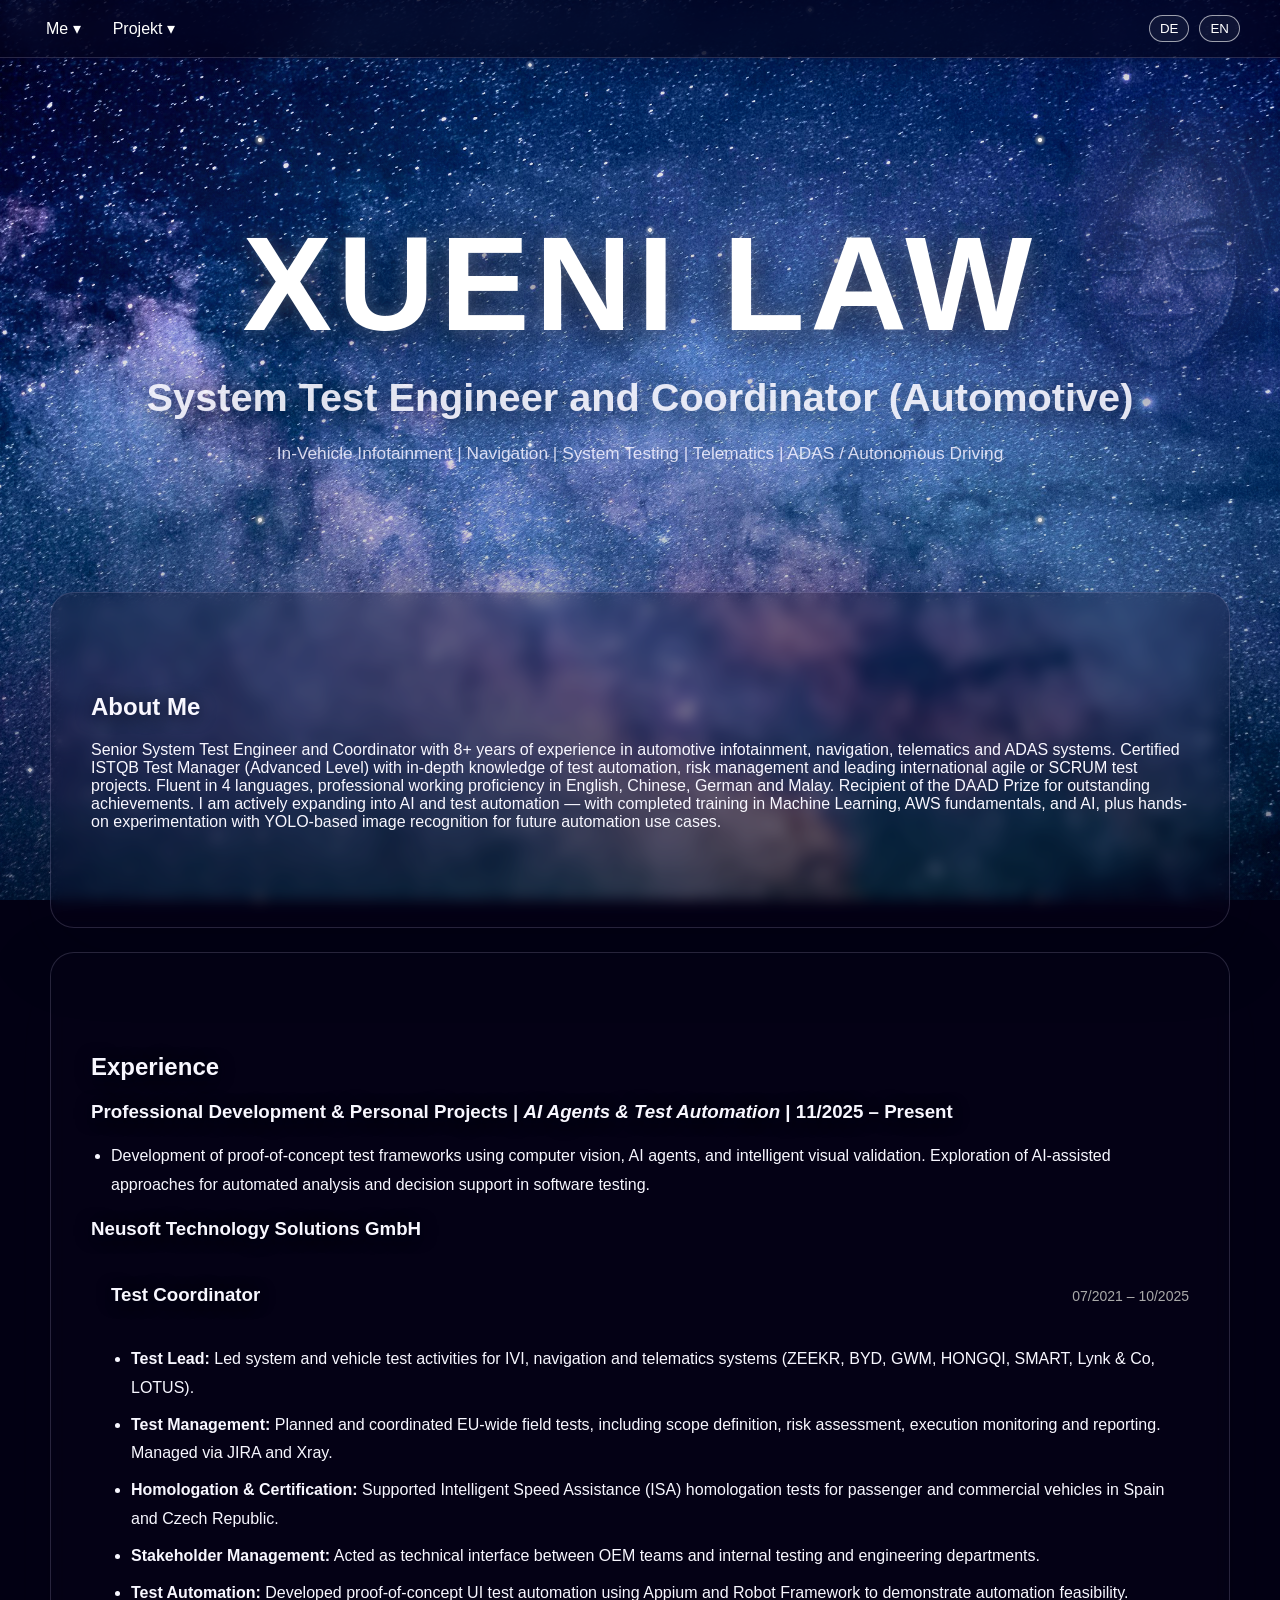
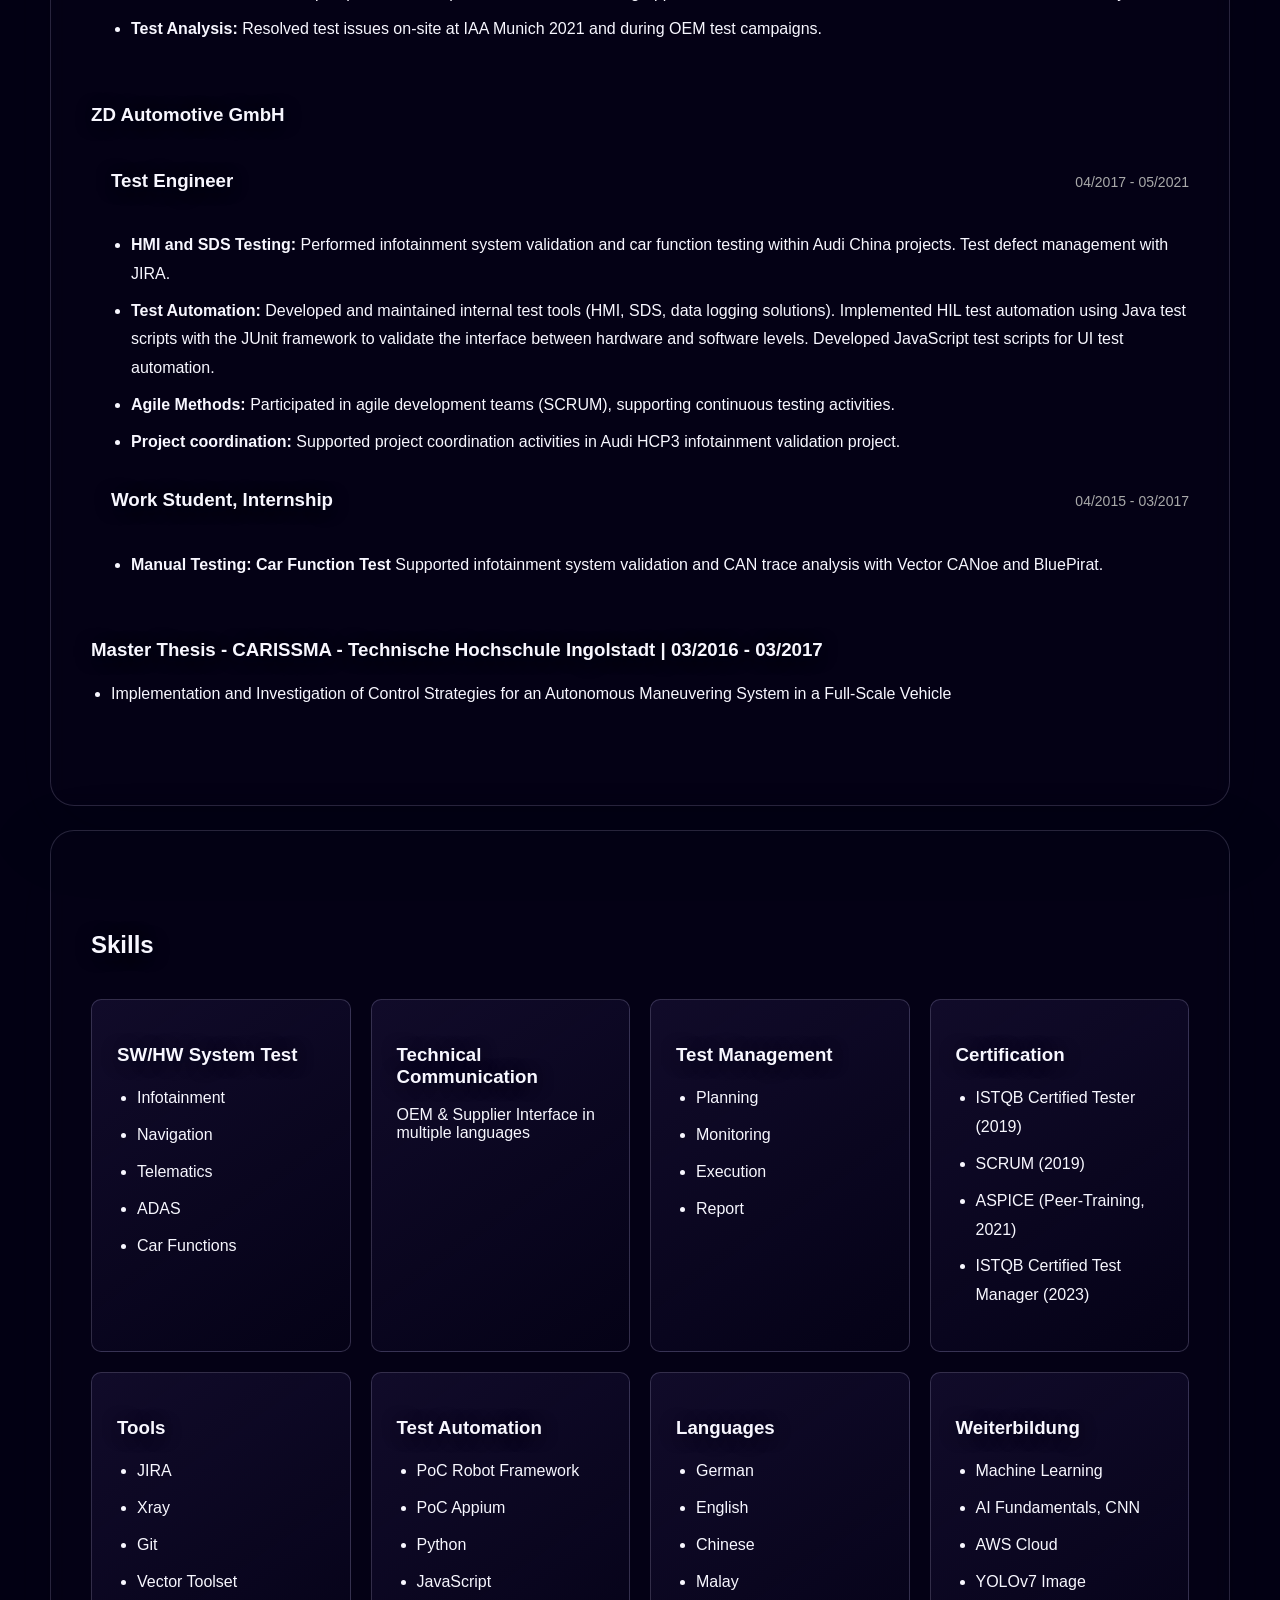
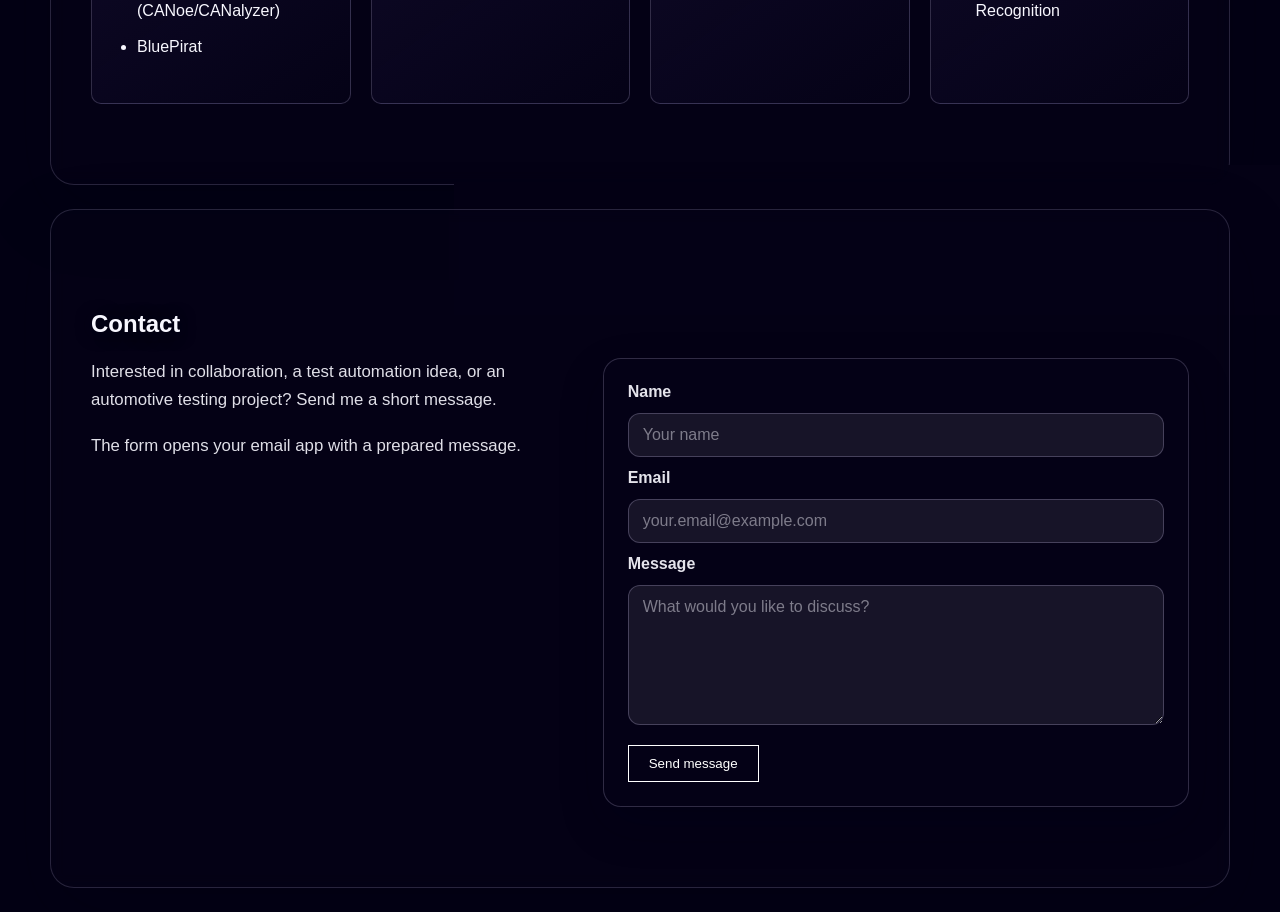
==== index.html @ c039d47d "Hide Appium demo from project navigation" ====
<!DOCTYPE html>
<html lang="de">

<head>
    <meta charset="UTF-8">
    <meta name="viewport" content="width=device-width, initial-scale=1.0">
    <title>Portfolio | Automotive Test Engineer</title>
    <link rel="stylesheet" href="style.css?v=20260820">
</head>

<body>

    <nav class="navbar">
        <div class="nav-left">

            <!-- Dropdown ME -->
            <div class="dropdown">
                <button class="dropbtn">Me ▾</button>
                <div class="dropdown-content">
                    <a href="index.html#about" data-de="Über mich" data-en="About">About</a>
                    <a href="index.html#experience" data-de="Berufserfahrung" data-en="Experience">Experience</a>
                    <a href="index.html#skills" data-de="Fähigkeiten" data-en="Skills">Skills</a>
                    <a href="index.html#contact" data-de="Kontakt" data-en="Contact">Contact</a>
                </div>
            </div>

            <!-- Dropdown PROJECT -->
            <div class="dropdown">
                <button class="dropbtn">Projekt ▾</button>
                <div class="dropdown-content">
                    <a href="ai-test.html" data-de="AI-Test" data-en="AI-Test">AI-Test</a>
                    <a href="poc_rf.html" data-de="PoC Robot Framework" data-en="PoC Robot Framework">PoC Robot Framework</a>
                </div>
            </div>

        </div>

        <!-- Language Switch -->
        <div class="lang-switch">
            <button id="btn-de" onclick="setLanguage('de')">DE</button>
            <button id="btn-en" onclick="setLanguage('en')">EN</button>
        </div>
    </nav>

    <header class="hero">
        <p class="hero-name">Xueni Law</p>
        <h1>System Test Engineer and Coordinator (Automotive)</h1>
        <p>In-Vehicle Infotainment | Navigation | System Testing | Telematics | ADAS / Autonomous Driving</p>
    </header>

    <section id="about">
        <h2 data-de="Über mich" data-en="About Me">Über mich</h2>
        <p data-de="Erfahrene Testingenieurin und Testkoordinatorin mit über 8 Jahren Expertise in der
Automobilindustrie (Navigation, Infotainment, Telematik und ADAS). Zertifizierte ISTQB Test
Managerin (Advanced Level) mit fundierten Kenntnissen in der Testautomatisierung, dem
Risikomanagement und der Leitung internationaler SCRUM-Testprojekte. Ausgezeichnet mit dem
DAAD-Preis für herausragende Leistungen. Aktuell erweitere ich mein Profil aktiv in Richtung KI und Testautomatisierung — mit abgeschlossenen Kursen in Machine Learning, AWS und KI-Grundlagen sowie praktischen Experimenten mit YOLO-basierter Bilderkennung für zukünftige Testautomatisierung." data-en="Senior System Test Engineer and Coordinator with 8+ years of experience in automotive
infotainment, navigation, telematics and ADAS systems. Certified ISTQB Test Manager (Advanced
Level) with in-depth knowledge of test automation, risk management and leading international agile
or SCRUM test projects. Fluent in 4 languages, professional working proficiency in English, Chinese, German and
Malay. Recipient of the DAAD Prize for outstanding achievements. I am actively expanding into AI and test automation — with completed training in Machine Learning, AWS fundamentals, and AI, plus hands-on experimentation with YOLO-based image recognition for future automation use cases.">
            Erfahrene Testingenieurin im Automotive-Bereich mit Fokus auf IVI und Navigation.
    </p>
    </section>


    <section id="experience">
        <h2 data-de="Berufserfahrung" data-en="Experience">Berufserfahrung</h2>
        <p></p>
        <h3>
            <span data-de="Weiterbildung &amp; eigene Projekte" data-en="Professional Development &amp; Personal Projects">Weiterbildung &amp; eigene Projekte</span>
            |
            <em data-de="KI-Agenten &amp; Testautomatisierung" data-en="AI Agents &amp; Test Automation">KI-Agenten &amp; Testautomatisierung</em>
            | 11/2025 – <span data-de="Heute" data-en="Present">Heute</span>
        </h3>
        <ul>
            <li>
                <span data-de="Entwicklung von Proof-of-Concept-Testframeworks mit Computer Vision, KI-Agenten und intelligenter visueller Validierung. Untersuchung KI-gestützter Ansätze zur automatisierten Analyse und Entscheidungsunterstützung im Softwaretest." data-en="Development of proof-of-concept test frameworks using computer vision, AI agents, and intelligent visual validation. Exploration of AI-assisted approaches for automated analysis and decision support in software testing.">Entwicklung von Proof-of-Concept-Testframeworks mit Computer Vision, KI-Agenten und intelligenter visueller Validierung. Untersuchung KI-gestützter Ansätze zur automatisierten Analyse und Entscheidungsunterstützung im Softwaretest.</span>
            </li>
        </ul>

        <h3>Neusoft Technology Solutions GmbH</h3>
        <ul>
            <div class="experience-item">

                <div class="experience-header">
                    <h3>

                        <span data-de="Test Koordinatorin" data-en="Test Coordinator">
                            Test Koordinatorin
                        </span>
                    </h3>

                    <span class="experience-date">07/2021 – 10/2025</span>
                </div>

                <ul>

                    <li>
                        <strong data-de="Projektleitung & Koordination:" data-en="Test Lead:">
                            Projektleitung & Koordination:
                        </strong>

                        <span data-de=" Verantwortung für die Testkoordination von
Navigationssystemen, Infotainment und Telematiksystemen (ZEEKR, BYD, GWM,
HONGQI, SMART, Lynk & Co, LOTUS)."
                            data-en=" Led system and vehicle test activities for IVI, navigation and telematics systems (ZEEKR, BYD, GWM, HONGQI, SMART, Lynk & Co, LOTUS).">
                            Verantwortung für die Testkoordination von
                            Navigationssystemen, Infotainment und Telematiksystemen (ZEEKR, BYD, GWM,
                            HONGQI, SMART, Lynk & Co, LOTUS).
                        </span>
                    </li>

                    <li>
                        <strong data-de="Test-Management:" data-en="Test Management:">
                            Test-Management:
                        </strong>

                        <span
                            data-de=" Planung und Koordination europaweiter Feldtests, inklusive Testumfang-Definition, Risikoanalyse, Überwachung der Durchführung und Ergebnisberichterstattung. Verwaltung mit JIRA und Xray."
                            data-en=" Planned and coordinated EU-wide field tests, including scope definition, risk assessment, execution monitoring and reporting. Managed via JIRA and Xray.">
                            Planung und Koordination europaweiter Feldtests, inklusive Testumfang-Definition,
                            Risikoanalyse, Überwachung der Durchführung und Ergebnisberichterstattung. Verwaltung mit
                            JIRA und Xray.
                        </span>
                    </li>

                    <li>
                        <strong data-de="Homologation & Zertifizierung:" data-en="Homologation & Certification:">
                            Homologation & Zertifizierung:
                        </strong>

                        <span data-de=" Erfolgreiche Durchführung der BYD-ISA Homologation
(LKW & PKW) in Tschechien und Spanien."
                            data-en=" Supported Intelligent Speed Assistance (ISA) homologation tests for passenger and commercial vehicles in Spain and Czech Republic.">
                            Erfolgreiche Durchführung der BYD-ISA Homologation
                            (LKW & PKW) in Tschechien und Spanien.
                        </span>
                    </li>

                    <li>
                        <strong data-de="Stakeholder-Management:" data-en="Stakeholder Management:">
                            Stakeholder-Management:
                        </strong>

                        <span data-de=" Abstimmung zwischen internationalen Kunden und internen
Testteams; Erstellung von Release-Reports für verschiedene Fahrzeugvarianten."
                            data-en=" Acted as technical interface between OEM teams and internal testing and engineering departments.">
                            Abstimmung zwischen internationalen Kunden und internen
Testteams; Erstellung von Release-Reports für verschiedene Fahrzeugvarianten.
                        </span>
                    </li>

                    <li>
                        <strong data-de="Testautomatisierung:" data-en="Test Automation:">
                            Testautomatisierung:
                        </strong>

                        <span
                            data-de=" Entwicklung von Proof-of-Concept UI-Testautomatisierung mit Appium und Robot Framework zur Demonstration der Automatisierungsfähigkeit."
                            data-en=" Developed proof-of-concept UI test automation using Appium and Robot Framework to demonstrate automation feasibility.">
                            Entwicklung von Proof-of-Concept UI-Testautomatisierung mit Appium und Robot Framework zur
                            Demonstration der Automatisierungsfähigkeit.
                        </span>
                    </li>

                    <li>
                        <strong data-de="Testanalyse:" data-en="Test Analysis:">
                            Testanalyse:
                        </strong>

                        <span
                            data-de=" Fehlerbehebung vor Ort auf der IAA München 2021 und während der OEM-Testkampagnen."
                            data-en=" Resolved test issues on-site at IAA Munich 2021 and during OEM test campaigns.">
                            Fehlerbehebung vor Ort auf der IAA München 2021 und während der OEM-Testkampagnen.
                        </span>
                    </li>
                </ul>

            </div>
        </ul>

        <h3>ZD Automotive GmbH </h3>
        <ul>
            <div class="experience-item">

                <div class="experience-header">
                    <h3>

                        <span data-de="Testingenieurin" data-en="Test Engineer">
                            Testingenieurin
                        </span>
                    </h3>

                    <span class="experience-date">04/2017 - 05/2021</span>
                </div>

                <ul>

                    <li>
                        <strong data-de="HMI and SDS Testing:" data-en="HMI and SDS Testing:">
                            HMI and SDS Testing:
                        </strong>

                        <span data-de="Entwicklung und Testen von Tools für HMI- und
Sprachdialogsysteme (SDS)."
                            data-en=" Performed infotainment system validation and car function testing within Audi China projects. Test defect management with JIRA.">
                            Entwicklung und Testen von Tools für HMI- und
                            Sprachdialogsysteme (SDS).
                        </span>
                    </li>

                    <li>
                        <strong data-de="Test Automation:" data-en="Test Automation:">
                            Test-Automation:
                        </strong>

                        <span
                            data-de=" Entwicklung und Pflege interner Testtools (HMI, SDS, Datenlogging). Implementierung von HIL-Testautomatisierung mit Java-Testskripten im JUnit-Framework zur Validierung der Schnittstelle zwischen Hardware- und Softwareebene. Entwicklung von JavaScript-Testskripten für UI-Testautomatisierung."
                            data-en=" Developed and maintained internal test tools (HMI, SDS, data logging solutions). Implemented HIL test automation using Java test scripts with the JUnit framework to validate the interface between hardware and software levels. Developed JavaScript test scripts for UI test automation.">
                            Developed and maintained internal test tools (HMI, SDS, data logging solutions). Implemented HIL test automation using Java test scripts with the JUnit framework to validate the interface between hardware and software levels. Developed JavaScript test scripts for UI test automation.
                        </span>
                    </li>

                    <li>
                        <strong data-de="Agile Methoden:" data-en="Agile Methods:">
                            Agile Methoden:
                        </strong>

                        <span data-de=" Arbeit in agilen Entwicklungsteams (SCRUM), Unterstützung
kontinuierlicher Testaktivitäten."
                            data-en=" Participated in agile development teams (SCRUM), supporting continuous testing activities.">
                            Arbeit in agilen Entwicklungsteams (SCRUM), Unterstützung
                            kontinuierlicher Testaktivitäten.
                        </span>
                    </li>

                    <li>
                        <strong data-de="Projektkoordination:" data-en="Project coordination:">
                            Projektkoordination:
                        </strong>

                        <span data-de="Unterstützen der Infotainment-Validierung für Audi (HCP3)."
                            data-en=" Supported project coordination activities in Audi HCP3 infotainment validation project.">
                            Unterstützen der Infotainment-Validierung für Audi (HCP3).
                        </span>
                    </li>
                </ul>

                <div class="experience-header">
                    <h3>

                        <span data-de="Werkstudentin, Praktikum " data-en="Work Student, Internship ">
                            Werkstudentin, Praktikum
                        </span>
                    </h3>

                    <span class="experience-date">04/2015 - 03/2017</span>
                </div>

                <ul>

                    <li>
                        <strong data-de="Manuelle Tests:" data-en="Manual Testing: Car Function Test">
                            Manuelle Tests:
                        </strong>

                        <span data-de=" Analyse von CAN-Traces mit Vector Tools und BluePirat."
                            data-en=" Supported infotainment system validation and CAN trace analysis with Vector CANoe and BluePirat.">
                            Analyse von CAN-Traces mit Vector Tools und BluePirat.
                        </span>
                    </li>

            </div>

            </div>
        </ul>

        <h3>Master Thesis - CARISSMA - Technische Hochschule Ingolstadt | 03/2016 - 03/2017 </h3>
        <ul>
            <li>
                <span data-de="Implementation and Investigation of Control Strategies for an Autonomous Maneuvering System in a Full-Scale Vehicle" data-en="Implementation and Investigation of Control Strategies for an Autonomous Maneuvering System in a Full-Scale Vehicle">Implementation and Investigation of Control Strategies for an Autonomous Maneuvering System in a Full-Scale Vehicle</span>
            </li>
        </ul>

    </section>

    <section id="skills">

        <h2 data-de="Fähigkeiten" data-en="Skills">
            Fähigkeiten
        </h2>

        <div class="skills-container">

            <div class="skill-card">
                <h3>SW/HW System Test</h3>
                <ul>
                    <li data-de="Infotainment" data-en="Infotainment">
                        Infotainment
                    </li>
                    <li data-de="Navigation" data-en="Navigation">
                        Navigation
                    </li>
                    <li data-de="Telematik" data-en="Telematics">
                        Telematik
                    </li>
                    <li data-de="ADAS" data-en="ADAS">
                        ADAS
                    </li>
                    <li data-de="Fahrzeugfunktionen" data-en="Car Functions">
                        Fahrzeugfunktionen
                    </li>
                </ul>
            </div>

            <div class="skill-card">
                <h3>Technical Communication</h3>
                <p data-de="Kommunikation zwischen OEM und Dienstleister in mehreren Sprachen"
                    data-en="OEM & Supplier Interface in multiple languages">
                    Kommunikation zwischen OEM und Dienstleister in mehreren Sprachen
                </p>
            </div>
            <div class="skill-card">
                <h3>Test Management</h3>
                <ul>
                    <li data-de="Planung" data-en="Planning">Planung</li>
                    <li data-de="Überwachung" data-en="Monitoring">Überwachung</li>
                    <li data-de="Durchführung" data-en="Execution">Durchführung</li>
                    <li data-de="Berichterstattung" data-en="Report">Berichterstattung</li>
                </ul>
            </div>

            <div class="skill-card">
                <h3>Certification</h3>
                <ul>
                    <li data-de="ISTQB Certified Tester  (2019)" data-en="ISTQB Certified Tester  (2019)">ISTQB Certified Tester  (2019)</li>
                    <li data-de="SCRUM (2019)" data-en="SCRUM (2019)">SCRUM (2019)</li>
                    <li data-de="ASPICE (Peer-Training, 2021)" data-en="ASPICE (Peer-Training, 2021)">ASPICE (Peer-Training, 2021)</li>
                    <li data-de="ISTQB Certified Test Manager (2023)" data-en="ISTQB Certified Test Manager (2023)">ISTQB Certified Test Manager (2023)</li>
                </ul>
            </div>

            <div class="skill-card">
                <h3>Tools</h3>
                <ul>
                    <li data-de="JIRA" data-en="JIRA">JIRA</li>
                    <li data-de="Xray" data-en="Xray">Xray</li>
                    <li data-de="Git" data-en="Git">Git</li>
                    <li data-de="Vector Toolset (CANoe/CANalyzer)" data-en="Vector Toolset (CANoe/CANalyzer)">Vector
                        Toolset (CANoe/CANalyzer)</li>
                    <li data-de="BluePirat" data-en="BluePirat">BluePirat</li>
                </ul>
            </div>

            <div class="skill-card">
                <h3>Test Automation</h3>
                <ul>
                    <li data-de="PoC Robot Framework" data-en="PoC Robot Framework">PoC/Demo Robot Framework</li>
                    <li data-de="PoC Appium" data-en="PoC Appium">PoC/Demo Appium</li>
                    <li data-de="Python" data-en="Python">Python</li>
                    <li data-de="JavaScript" data-en="JavaScript">JavaScript</li>
                </ul>
            </div>

            <div class="skill-card">
                <h3>Languages</h3>
                <ul>
                    <li data-de="Deutsch" data-en="German">Deutsch</li>
                    <li data-de="Englisch" data-en="English">Englisch</li>
                    <li data-de="Chinesisch" data-en="Chinese">Chinesisch</li>
                    <li data-de="Malaiisch" data-en="Malay">Malaiisch</li>
                </ul>
            </div>

            <div class="skill-card">
                <h3>Weiterbildung</h3>
                <ul>
                    <li data-de="Machine Learning" data-en="Machine Learning">Machine Learning</li>
                    <li data-de="AI Fundamentals, CNN" data-en="AI Fundamentals, CNN">AI Fundamentals, CNN</li>
                    <li data-de="AWS Cloud" data-en="AWS Cloud">AWS Cloud </li>
                    <li data-de="YOLOv7 Image Recognition" data-en="YOLOv7 Image Recognition">YOLOv7 Image Recognition (Self-Study)</li>
                </ul>
            </div>

        </div>

        </div>

    </section>

    <section id="contact">
        <h2 data-de="Kontakt" data-en="Contact">Kontakt</h2>
        <div class="contact-layout">
            <div class="contact-intro">
                <p
                    data-de="Haben Sie Interesse an einer Zusammenarbeit, einer Testautomatisierungs-Idee oder einem Automotive-Testprojekt? Schreiben Sie mir gern eine kurze Nachricht."
                    data-en="Interested in collaboration, a test automation idea, or an automotive testing project? Send me a short message.">
                    Haben Sie Interesse an einer Zusammenarbeit, einer Testautomatisierungs-Idee oder einem
                    Automotive-Testprojekt? Schreiben Sie mir gern eine kurze Nachricht.
                </p>
                <p
                    class="contact-note"
                    data-de="Das Formular öffnet Ihr E-Mail-Programm mit einer vorbereiteten Nachricht."
                    data-en="The form opens your email app with a prepared message.">
                    Das Formular öffnet Ihr E-Mail-Programm mit einer vorbereiteten Nachricht.
                </p>
            </div>

            <form class="contact-form" id="contact-form">
                <label for="contact-name" data-de="Name" data-en="Name">Name</label>
                <input
                    id="contact-name"
                    name="name"
                    type="text"
                    autocomplete="name"
                    required
                    data-placeholder-de="Ihr Name"
                    data-placeholder-en="Your name"
                    placeholder="Ihr Name">

                <label for="contact-email" data-de="E-Mail" data-en="Email">E-Mail</label>
                <input
                    id="contact-email"
                    name="email"
                    type="email"
                    autocomplete="email"
                    required
                    data-placeholder-de="ihre.email@example.com"
                    data-placeholder-en="your.email@example.com"
                    placeholder="ihre.email@example.com">

                <label for="contact-message" data-de="Nachricht" data-en="Message">Nachricht</label>
                <textarea
                    id="contact-message"
                    name="message"
                    rows="6"
                    required
                    data-placeholder-de="Worum geht es?"
                    data-placeholder-en="What would you like to discuss?"
                    placeholder="Worum geht es?"></textarea>

                <button class="btn contact-submit" type="submit" data-de="Nachricht senden" data-en="Send message">
                    Nachricht senden
                </button>
                <p
                    class="form-status"
                    id="contact-status"
                    data-de="Bitte füllen Sie alle Felder aus."
                    data-en="Please complete all fields.">
                    Bitte füllen Sie alle Felder aus.
                </p>
            </form>
        </div>
    </section>

    <script src="script.js?v=20260820"></script>
</body>

</html>
---- style.css ----
body {
    margin: 0;
    font-family: "Segoe UI", sans-serif;
    min-height: 100vh;
    background: #030014;
    color: #f8f7ff;
}

body > :not(.galaxy-background):not(.navbar) {
    position: relative;
    z-index: 1;
}

.galaxy-background {
    position: fixed;
    inset: 0;
    z-index: 0;
    overflow: hidden;
    pointer-events: none;
    background:
        radial-gradient(circle at 16% 22%, rgba(126, 105, 220, 0.34), transparent 32%),
        radial-gradient(circle at 82% 68%, rgba(62, 125, 220, 0.28), transparent 38%),
        #030014;
}

.galaxy-background::before {
    content: "";
    position: absolute;
    inset: -5%;
    background:
        linear-gradient(to bottom, rgba(3, 0, 20, 0.02) 0%, rgba(3, 0, 20, 0.12) 58%, rgba(3, 0, 20, 0.48) 100%),
        url("assets/background/milky-way.jpg") center top / cover no-repeat;
    filter: brightness(1.28) saturate(1.12);
    opacity: 0.9;
}

.galaxy-background::after {
    content: "";
    position: absolute;
    inset: 0;
    background: linear-gradient(to bottom, transparent 0%, rgba(3, 0, 20, 0.06) 45%, rgba(3, 0, 20, 0.28) 100%);
}

.galaxy-portrait {
    position: absolute;
    top: clamp(74px, 9vw, 118px);
    right: clamp(-34px, -1.6vw, -12px);
    width: clamp(136px, 21.6vw, 288px);
    aspect-ratio: 312 / 381;
    pointer-events: none;
    transform: rotate(2deg);
}

.galaxy-portrait::before {
    content: "";
    position: absolute;
    inset: 0;
    background: url("assets/background/star-portrait.png") center / contain no-repeat;
    filter: brightness(1.35) contrast(1.18) saturate(0.92);
    mix-blend-mode: screen;
    opacity: 0.42;
    mask-image: radial-gradient(ellipse at 55% 42%, black 0%, rgba(0, 0, 0, 0.86) 31%, rgba(0, 0, 0, 0.34) 48%, transparent 69%);
    -webkit-mask-image: radial-gradient(ellipse at 55% 42%, black 0%, rgba(0, 0, 0, 0.86) 31%, rgba(0, 0, 0, 0.34) 48%, transparent 69%);
}

.galaxy-portrait::after {
    content: "";
    position: absolute;
    inset: -18%;
    background:
        radial-gradient(circle at 56% 35%, rgba(210, 220, 255, 0.15), transparent 38%),
        radial-gradient(ellipse at 55% 48%, rgba(63, 83, 175, 0.12), transparent 56%);
    mix-blend-mode: screen;
}

.galaxy-stars {
    position: absolute;
    inset: -80px;
    background-repeat: repeat;
    pointer-events: none;
}

.galaxy-stars--far {
    background-image:
        radial-gradient(1px 1px at 25px 35px, rgba(255, 255, 255, 0.82), transparent),
        radial-gradient(1px 1px at 130px 90px, rgba(225, 235, 255, 0.65), transparent),
        radial-gradient(1px 1px at 240px 170px, rgba(255, 255, 255, 0.72), transparent),
        radial-gradient(1px 1px at 450px 230px, rgba(255, 255, 255, 0.68), transparent);
    background-size: 620px 320px;
    animation: galaxy-drift 140s linear infinite;
}

.galaxy-stars--mid {
    background-image:
        radial-gradient(1.4px 1.4px at 70px 80px, rgba(255, 255, 255, 0.96), transparent),
        radial-gradient(1.2px 1.2px at 190px 150px, rgba(215, 230, 255, 0.92), transparent),
        radial-gradient(1.5px 1.5px at 310px 65px, rgba(255, 255, 255, 0.94), transparent),
        radial-gradient(1.2px 1.2px at 430px 210px, rgba(255, 246, 220, 0.9), transparent),
        radial-gradient(1.4px 1.4px at 550px 275px, rgba(255, 255, 255, 0.95), transparent);
    background-size: 590px 310px;
    animation: galaxy-drift 100s linear infinite reverse;
}

.galaxy-stars--near {
    background-image:
        radial-gradient(1.6px 1.6px at 45px 55px, white, transparent),
        radial-gradient(1.2px 1.2px at 170px 125px, rgba(255, 250, 235, 0.98), transparent),
        radial-gradient(1.5px 1.5px at 370px 185px, rgba(220, 235, 255, 0.95), transparent),
        radial-gradient(2px 2px at 500px 110px, rgba(255, 255, 255, 0.98), transparent);
    background-size: 540px 280px;
    animation: star-twinkle 5s ease-in-out infinite;
}

.galaxy-stars--bright {
    background-image:
        radial-gradient(circle at 110px 90px, white 0 1.5px, rgba(205, 225, 255, 0.48) 2px, transparent 5px),
        radial-gradient(circle at 340px 220px, white 0 1.8px, rgba(255, 238, 195, 0.44) 2.4px, transparent 6px),
        radial-gradient(circle at 610px 145px, white 0 1.4px, rgba(210, 225, 255, 0.48) 2px, transparent 5px),
        radial-gradient(circle at 730px 310px, white 0 1.6px, rgba(255, 255, 255, 0.42) 2.2px, transparent 5px);
    background-size: 780px 380px;
    animation: star-twinkle 3.8s ease-in-out infinite reverse;
}

.workflow-img {
    width: 100%;
    max-width: 900px;
    margin: 20px auto;
    display: block;
}

/* NAVBAR */
.navbar {
    display: flex;
    justify-content: space-between;
    align-items: center;
    padding: 15px 40px;
    background: rgba(3, 0, 20, 0.66);
    border-bottom: 1px solid rgba(218, 208, 255, 0.18);
    box-shadow: 0 12px 35px rgba(3, 0, 20, 0.22);
    backdrop-filter: blur(18px);
    -webkit-backdrop-filter: blur(18px);
    position: fixed;
    top: 0;
    left: 0;
    right: 0;
    /* instead of width:100% */
    z-index: 1000;
    box-sizing: border-box;
    /* VERY IMPORTANT */
}

.lang-switch {
    display: flex;
    gap: 10px;
}

.lang-switch button {
    background: rgba(255, 255, 255, 0.05);
    border: 1px solid rgba(255, 255, 255, 0.6);
    border-radius: 999px;
    color: white;
    padding: 5px 10px;
    cursor: pointer;
}
.experience-item {
    margin-bottom: 60px;
}

.experience-header {
    display: flex;
    justify-content: space-between;
    align-items: baseline;
    flex-wrap: wrap;
}

.experience-date {
    color: #aaa;
    font-size: 14px;
}

.experience-item ul {
    margin-top: 15px;
    padding-left: 20px;
    line-height: 1.8;
}

ul {
    list-style-type: disc;
    padding-left: 20px;
    line-height: 1.8;
}

li {
    margin-bottom: 8px;
}

.nav-left {
    display: flex;
    gap: 20px;
    position: relative;
}

.dropbtn {
    background: none;
    border: none;
    color: white;
    font-size: 16px;
    cursor: pointer;
}

.dropdown {
    position: relative;
}

.dropdown-content {
    display: none;
    position: absolute;
    top: 30px;
    left: 0;
    background: rgba(12, 8, 35, 0.92);
    border: 1px solid rgba(218, 208, 255, 0.22);
    box-shadow: 0 18px 45px rgba(3, 0, 20, 0.45);
    backdrop-filter: blur(18px);
    min-width: 180px;
    border-radius: 6px;
    overflow: hidden;
    z-index: 1100;
}

.dropdown-content a {
    display: block;
    padding: 12px;
    color: white;
    text-decoration: none;
}

.dropdown-content a:hover {
    background: rgba(170, 145, 255, 0.2);
}

.dropdown.active .dropdown-content {
    display: block;
}

/* HERO */
.hero {
    margin-top: 120px;
    text-align: center;
    padding: 100px 20px;
    animation: fadeIn 1.5s ease-in-out;
}

.hero-name {
    margin: 0 0 16px;
    color: white;
    font-size: clamp(4rem, 11vw, 8.4rem);
    font-weight: 800;
    letter-spacing: 0.04em;
    line-height: 0.95;
    text-transform: uppercase;
    text-shadow:
        0 0 18px rgba(255, 255, 255, 0.22),
        0 8px 38px rgba(3, 0, 20, 0.82);
}

.hero h1 {
    margin-bottom: 18px;
    color: rgba(248, 247, 255, 0.9);
    font-size: clamp(1.45rem, 3.1vw, 2.75rem);
    font-weight: 650;
    line-height: 1.18;
    text-shadow: 0 4px 28px rgba(3, 0, 20, 0.75);
}

.hero > p:not(.hero-name) {
    max-width: 920px;
    margin: 0 auto;
    color: rgba(244, 241, 255, 0.86);
    font-size: 1.08rem;
    line-height: 1.7;
}

section {
    max-width: 1180px;
    margin: 24px auto;
    padding: 80px 40px;
    scroll-margin-top: 84px;
    border: 1px solid rgba(218, 208, 255, 0.17);
    border-radius: 24px;
    box-sizing: border-box;
    background: rgba(8, 6, 28, 0.27);
    box-shadow: 0 24px 70px rgba(3, 0, 20, 0.22);
    backdrop-filter: blur(7px);
    -webkit-backdrop-filter: blur(7px);
}

.navbar + section {
    margin-top: 100px;
}

section h1,
section h2,
section h3 {
    text-shadow: 0 2px 16px rgba(3, 0, 20, 0.72);
}

a {
    color: #d9ceff;
}

/* Buttons */
.btn {
    padding: 10px 20px;
    border: 1px solid white;
    background: none;
    color: white;
    cursor: pointer;
    transition: 0.3s;
}

.btn:hover {
    background: white;
    color: black;
}

.skills-container {
    display: grid;
    grid-template-columns: repeat(auto-fit, minmax(220px, 1fr));
    gap: 20px;
    margin-top: 40px;
}

.skill-card {
    background: linear-gradient(145deg, rgba(31, 23, 66, 0.48), rgba(8, 6, 28, 0.32));
    padding: 25px;
    border-radius: 10px;
    transition: 0.3s ease;
    border: 1px solid rgba(218, 208, 255, 0.2);
    opacity: 0;
    transform: translateY(20px);
    animation: fadeInUp 1s forwards;
}

.skill-card:hover {
    transform: translateY(-5px);
    border-color: rgba(225, 216, 255, 0.72);
    box-shadow: 0 16px 42px rgba(73, 45, 145, 0.28);
}

.contact-layout {
    display: grid;
    grid-template-columns: minmax(0, 0.9fr) minmax(280px, 1.1fr);
    gap: 32px;
    align-items: start;
}

.contact-intro p {
    margin-top: 0;
    color: rgba(248, 247, 255, 0.9);
    font-size: 1.05rem;
    line-height: 1.7;
}

.contact-note {
    color: rgba(218, 208, 255, 0.72);
    font-size: 0.95rem;
}

.contact-form {
    display: grid;
    gap: 12px;
    padding: 24px;
    border: 1px solid rgba(218, 208, 255, 0.2);
    border-radius: 18px;
    background: rgba(8, 6, 28, 0.3);
    box-shadow: 0 18px 46px rgba(3, 0, 20, 0.2);
}

.contact-form label {
    font-weight: 600;
    color: rgba(248, 247, 255, 0.92);
}

.contact-form input,
.contact-form textarea {
    width: 100%;
    box-sizing: border-box;
    border: 1px solid rgba(218, 208, 255, 0.24);
    border-radius: 12px;
    background: rgba(255, 255, 255, 0.08);
    color: white;
    font: inherit;
    padding: 12px 14px;
    outline: none;
    transition: border-color 0.2s ease, box-shadow 0.2s ease, background 0.2s ease;
}

.contact-form textarea {
    resize: vertical;
    min-height: 140px;
}

.contact-form input::placeholder,
.contact-form textarea::placeholder {
    color: rgba(248, 247, 255, 0.46);
}

.contact-form input:focus,
.contact-form textarea:focus {
    border-color: rgba(225, 216, 255, 0.78);
    background: rgba(255, 255, 255, 0.12);
    box-shadow: 0 0 0 3px rgba(170, 145, 255, 0.18);
}

.contact-submit {
    justify-self: start;
    margin-top: 8px;
}

.form-status {
    display: none;
    margin: 0;
    color: rgba(255, 224, 166, 0.92);
    font-size: 0.95rem;
}

/* Animation */
@keyframes fadeIn {
    from {
        opacity: 0;
        transform: translateY(15px);
    }

    to {
        opacity: 1;
        transform: translateY(0);
    }
}
@keyframes fadeInUp {
    to {
        opacity: 1;
        transform: translateY(0);
    }
}

@keyframes galaxy-drift {
    from {
        transform: translate3d(0, 0, 0);
    }

    to {
        transform: translate3d(-100px, -60px, 0);
    }
}

@keyframes star-twinkle {
    0%,
    100% {
        opacity: 0.55;
    }

    50% {
        opacity: 1;
    }
}

@media (prefers-reduced-motion: reduce) {
    .galaxy-stars {
        animation: none;
    }
}

/* Responsive */
@media (max-width: 768px) {
    .galaxy-portrait {
        top: 92px;
        right: -26px;
        width: min(38vw, 152px);
        transform: rotate(2deg);
    }

    .galaxy-portrait::before {
        opacity: 0.24;
    }

    .navbar {
        padding: 15px 20px;
    }

    .nav-left {
        gap: 10px;
    }

    section {
        margin: 14px 12px;
        padding: 52px 20px;
        border-radius: 18px;
    }

    .contact-layout {
        grid-template-columns: 1fr;
    }

    .contact-form {
        padding: 20px;
    }
}
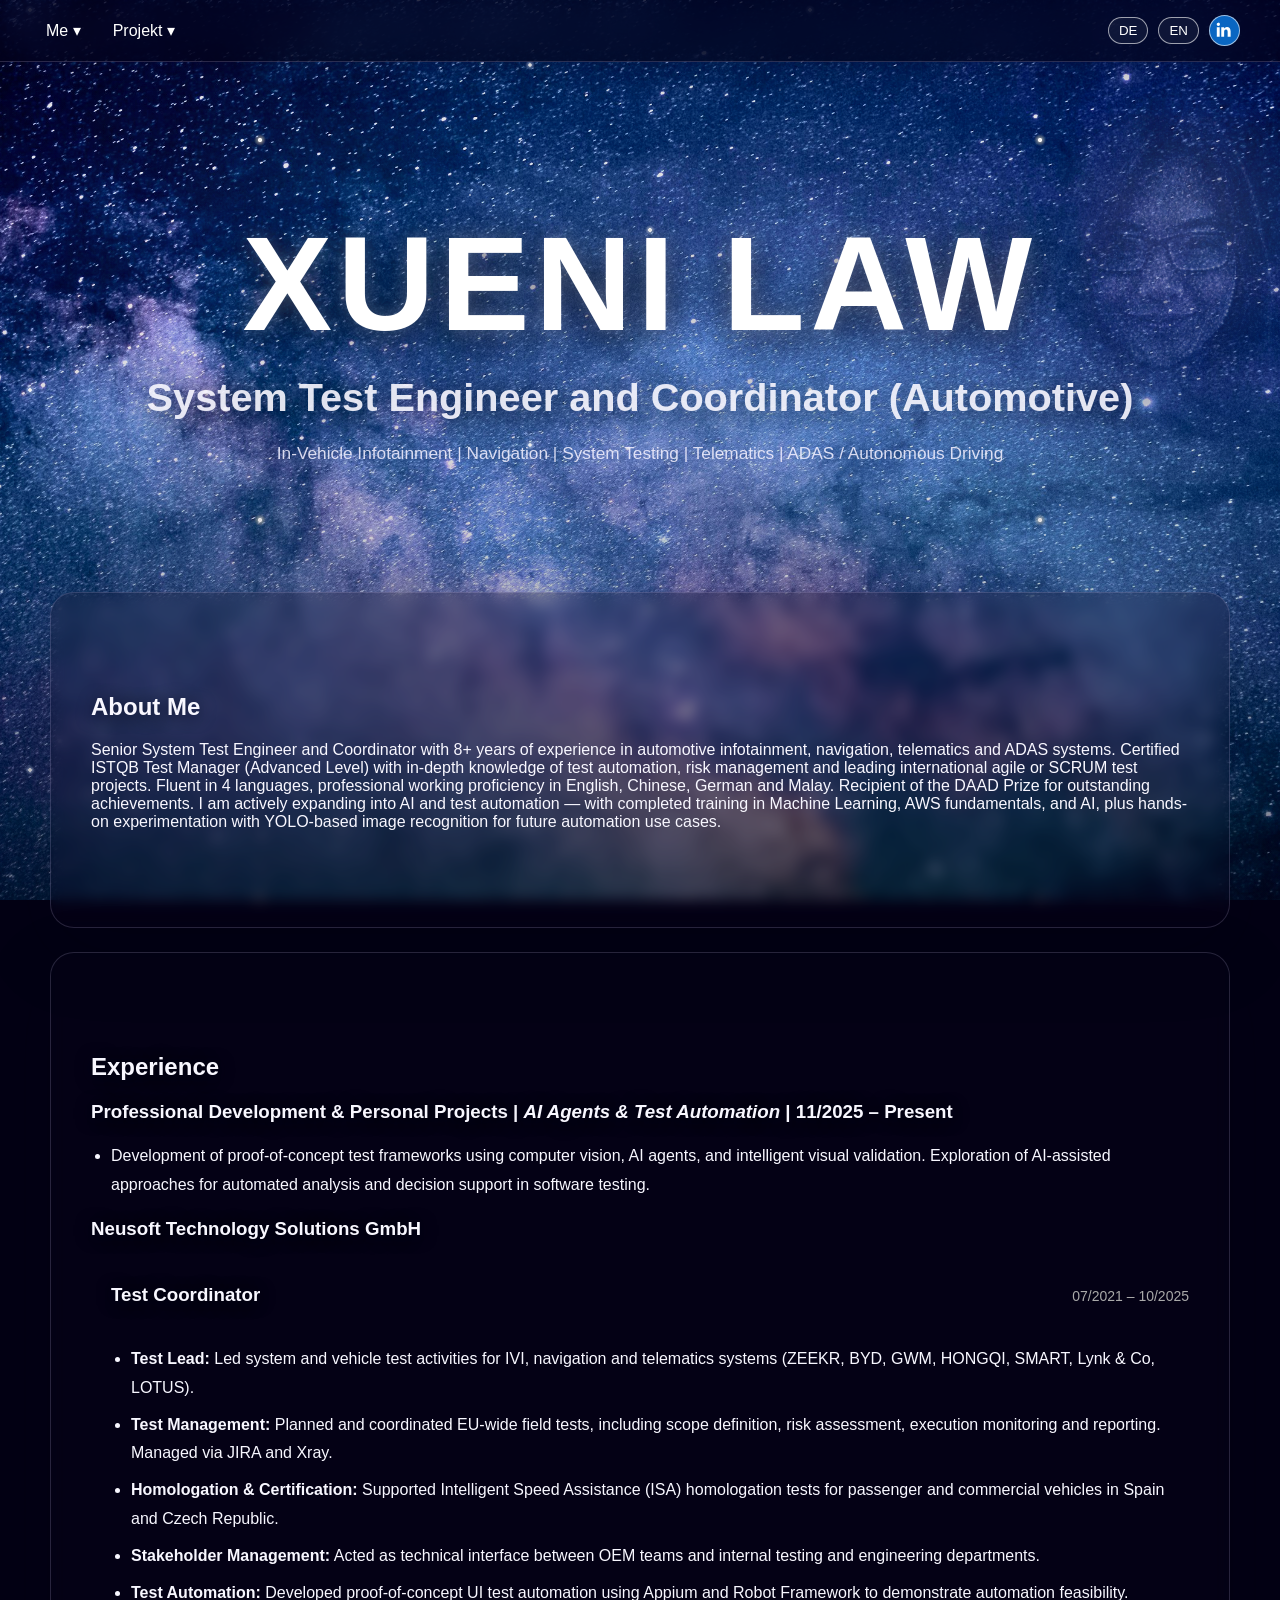
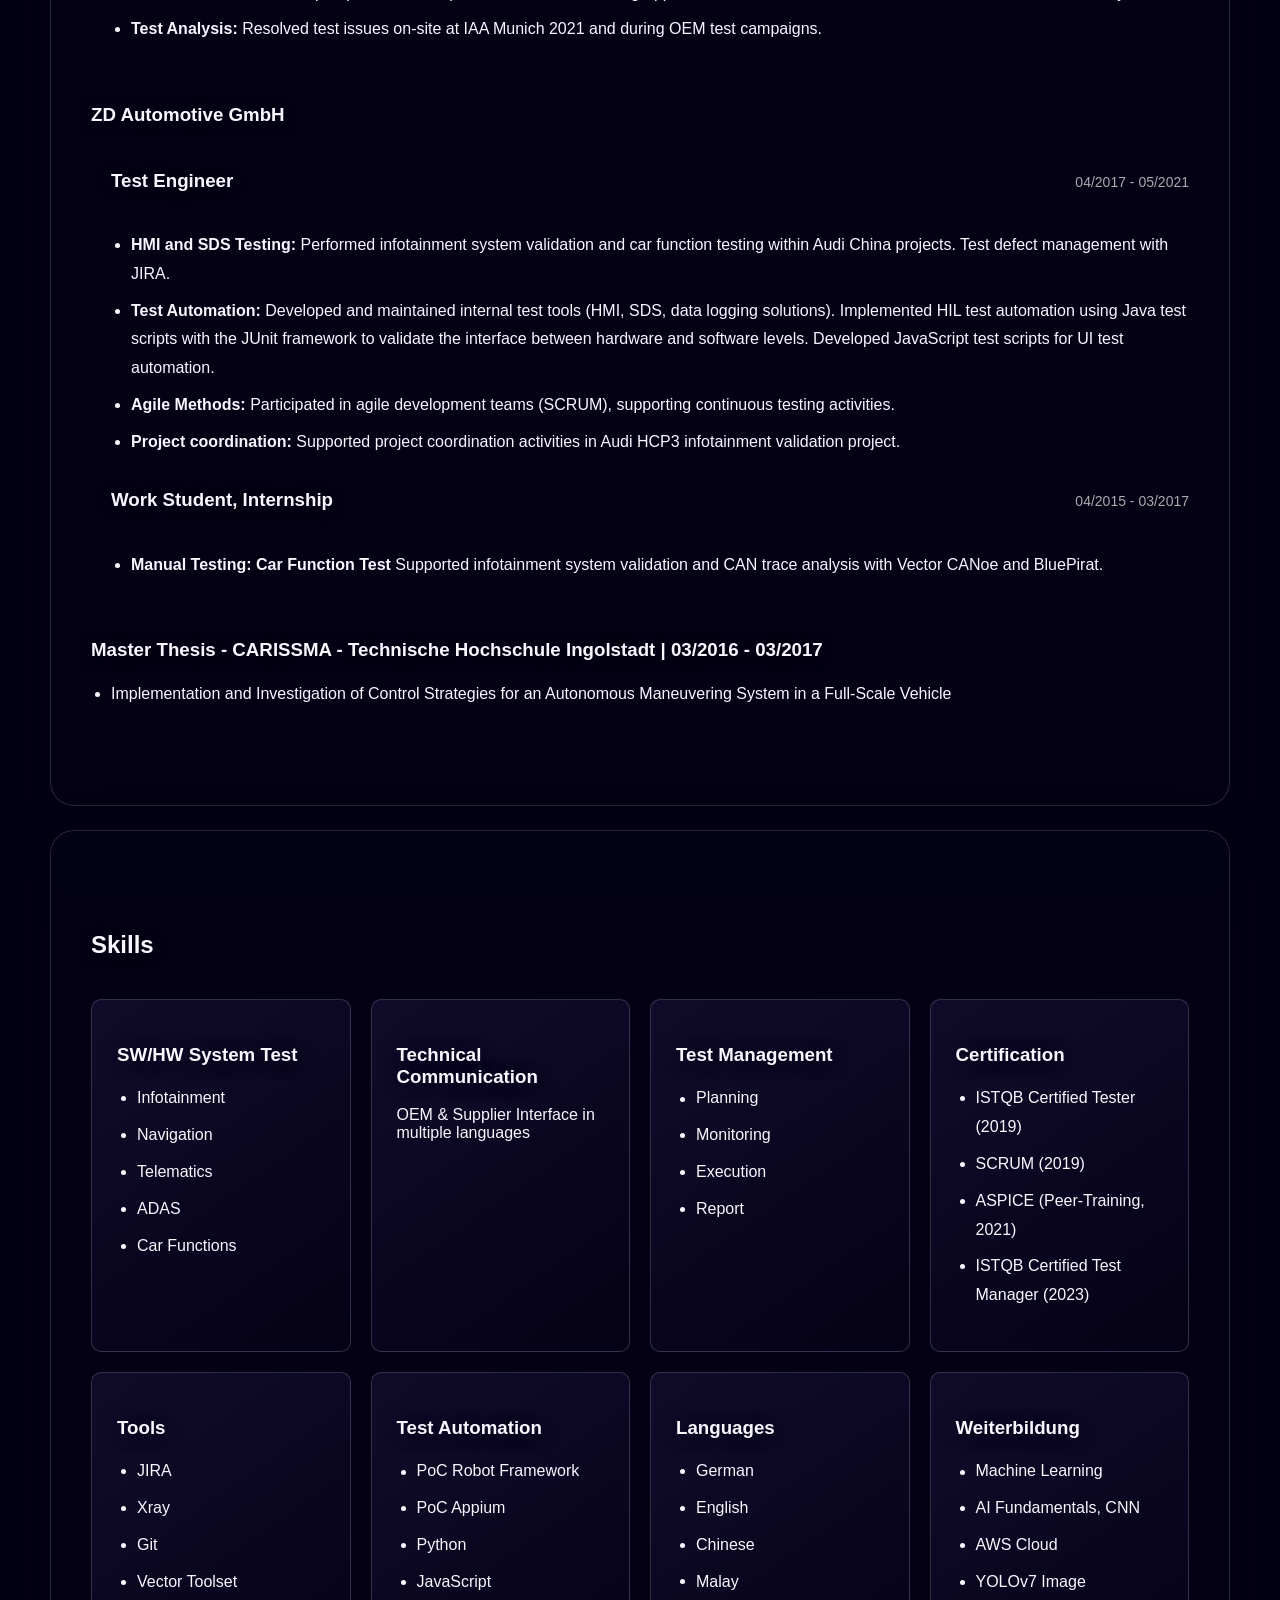
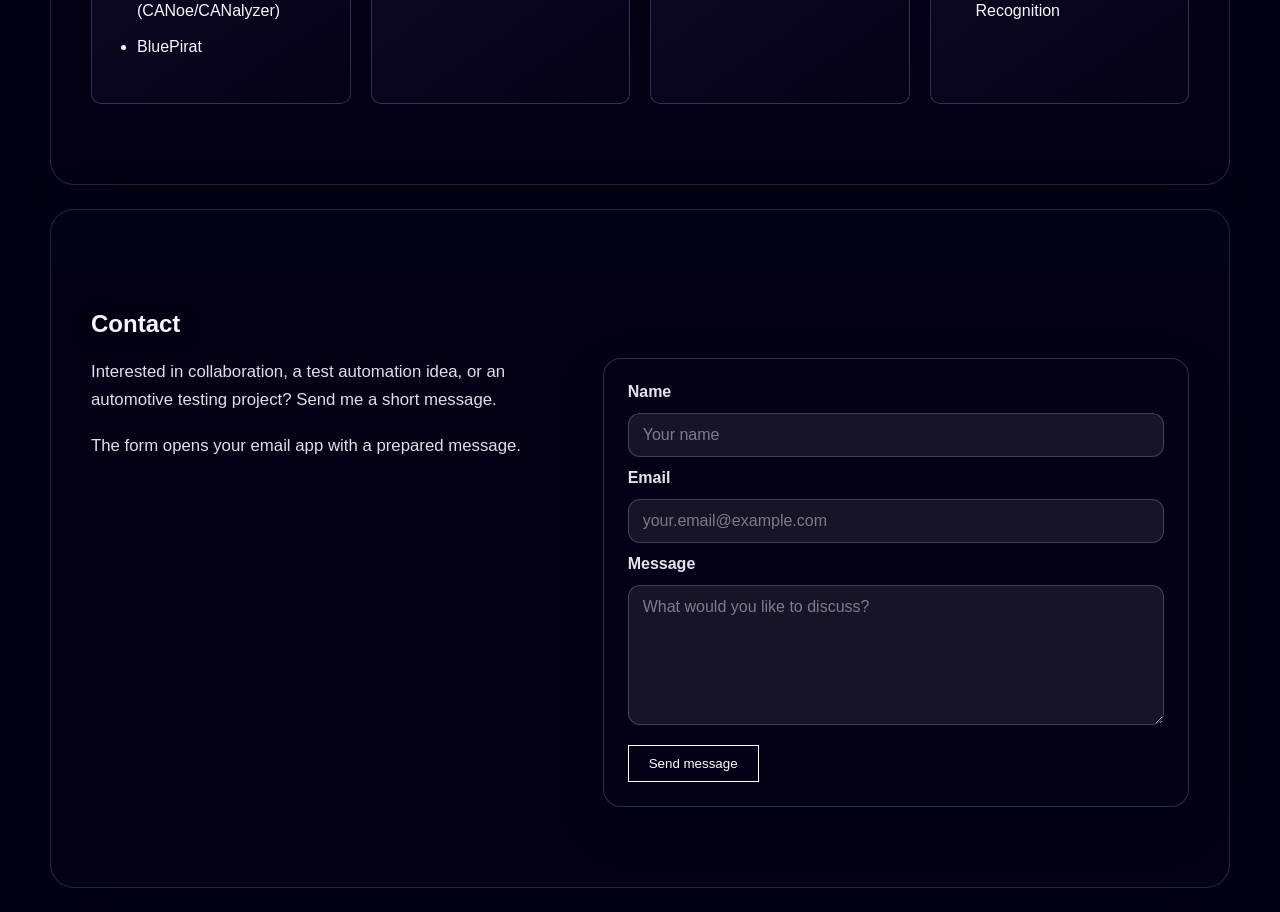
==== commit 8e9fd9e9: "Add LinkedIn link to navigation" ====
--- a/index.html
+++ b/index.html
@@ -5,7 +5,7 @@
     <meta charset="UTF-8">
     <meta name="viewport" content="width=device-width, initial-scale=1.0">
     <title>Portfolio | Automotive Test Engineer</title>
-    <link rel="stylesheet" href="style.css?v=20260820">
+    <link rel="stylesheet" href="style.css?v=20260906">
 </head>
 
 <body>
@@ -39,6 +39,12 @@
         <div class="lang-switch">
             <button id="btn-de" onclick="setLanguage('de')">DE</button>
             <button id="btn-en" onclick="setLanguage('en')">EN</button>
+            <a class="linkedin-link" href="https://www.linkedin.com/in/xue-ni-law-9b57a183/" target="_blank"
+                rel="noopener noreferrer" aria-label="LinkedIn profile" title="LinkedIn">
+                <svg viewBox="0 0 24 24" aria-hidden="true">
+                    <path d="M6.5 8.3H3.2V19h3.3V8.3ZM4.9 3A1.9 1.9 0 1 0 5 6.8 1.9 1.9 0 0 0 4.9 3ZM19 12.9c0-3.2-1.7-4.9-4.1-4.9a3.6 3.6 0 0 0-3.3 1.8V8.3H8.3V19h3.3v-5.3c0-1.4.3-2.8 2.1-2.8 1.8 0 1.9 1.7 1.9 2.9V19H19v-6.1Z"/>
+                </svg>
+            </a>
         </div>
     </nav>
 
--- a/style.css
+++ b/style.css
@@ -151,6 +151,7 @@
 
 .lang-switch {
     display: flex;
+    align-items: center;
     gap: 10px;
 }
 
@@ -162,6 +163,33 @@
     padding: 5px 10px;
     cursor: pointer;
 }
+
+.linkedin-link {
+    display: inline-flex;
+    align-items: center;
+    justify-content: center;
+    width: 31px;
+    height: 31px;
+    box-sizing: border-box;
+    color: white;
+    background: #0a66c2;
+    border: 1px solid rgba(255, 255, 255, 0.6);
+    border-radius: 50%;
+    transition: background 0.2s ease, transform 0.2s ease;
+}
+
+.linkedin-link:hover,
+.linkedin-link:focus-visible {
+    background: #004182;
+    transform: translateY(-1px);
+}
+
+.linkedin-link svg {
+    width: 21px;
+    height: 21px;
+    fill: currentColor;
+}
+
 .experience-item {
     margin-bottom: 60px;
 }
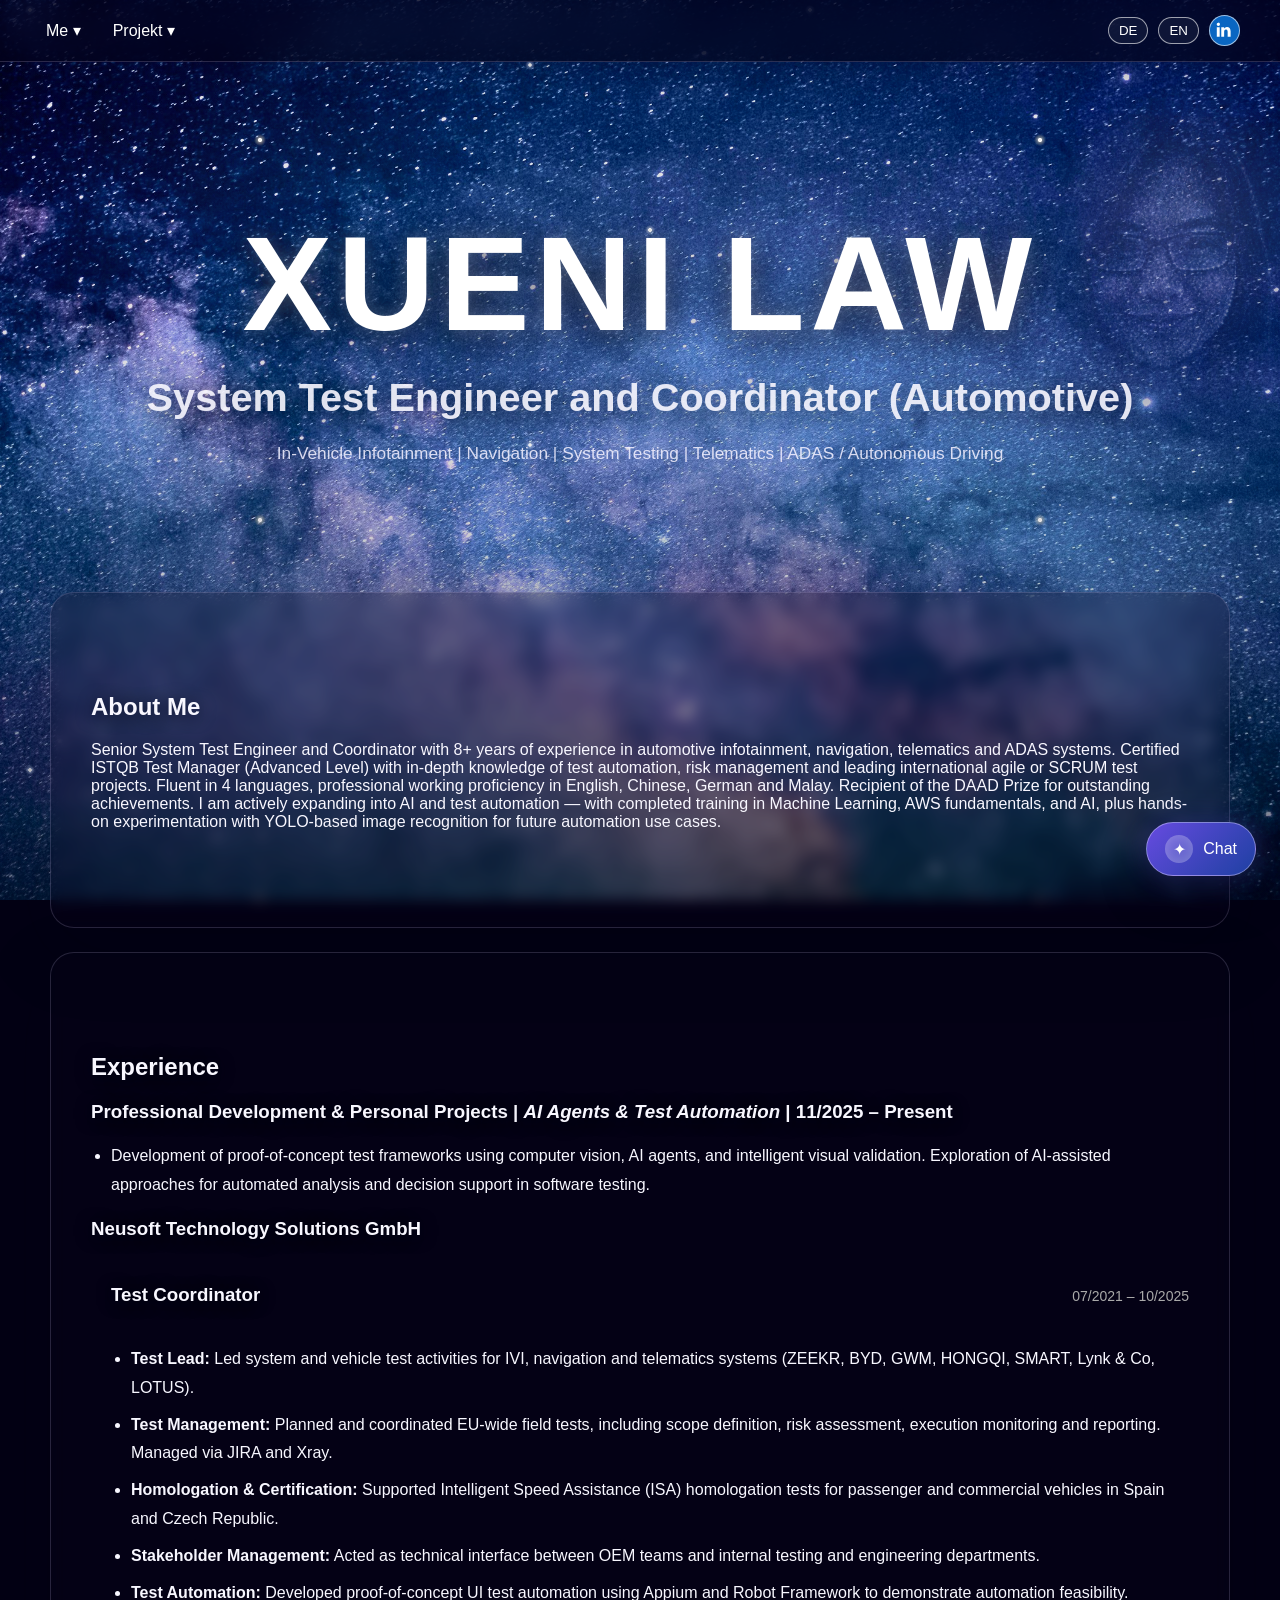
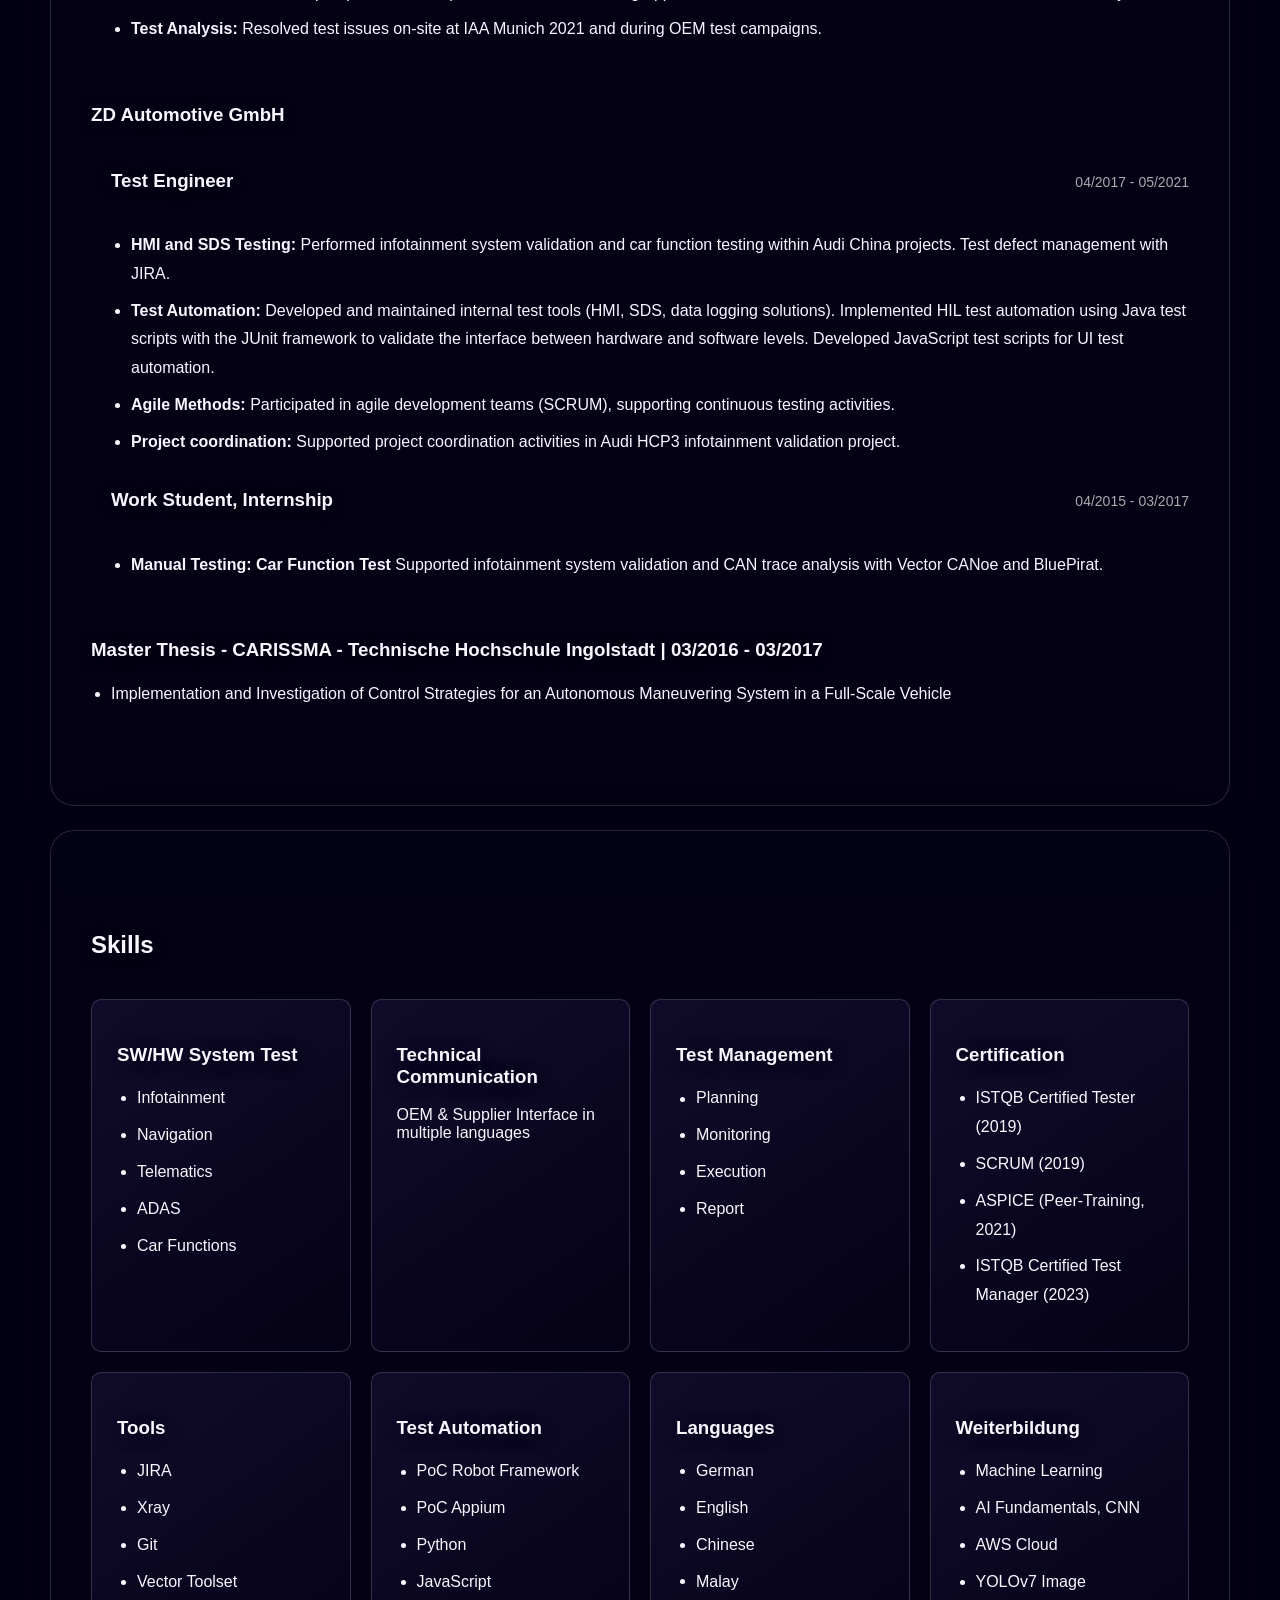
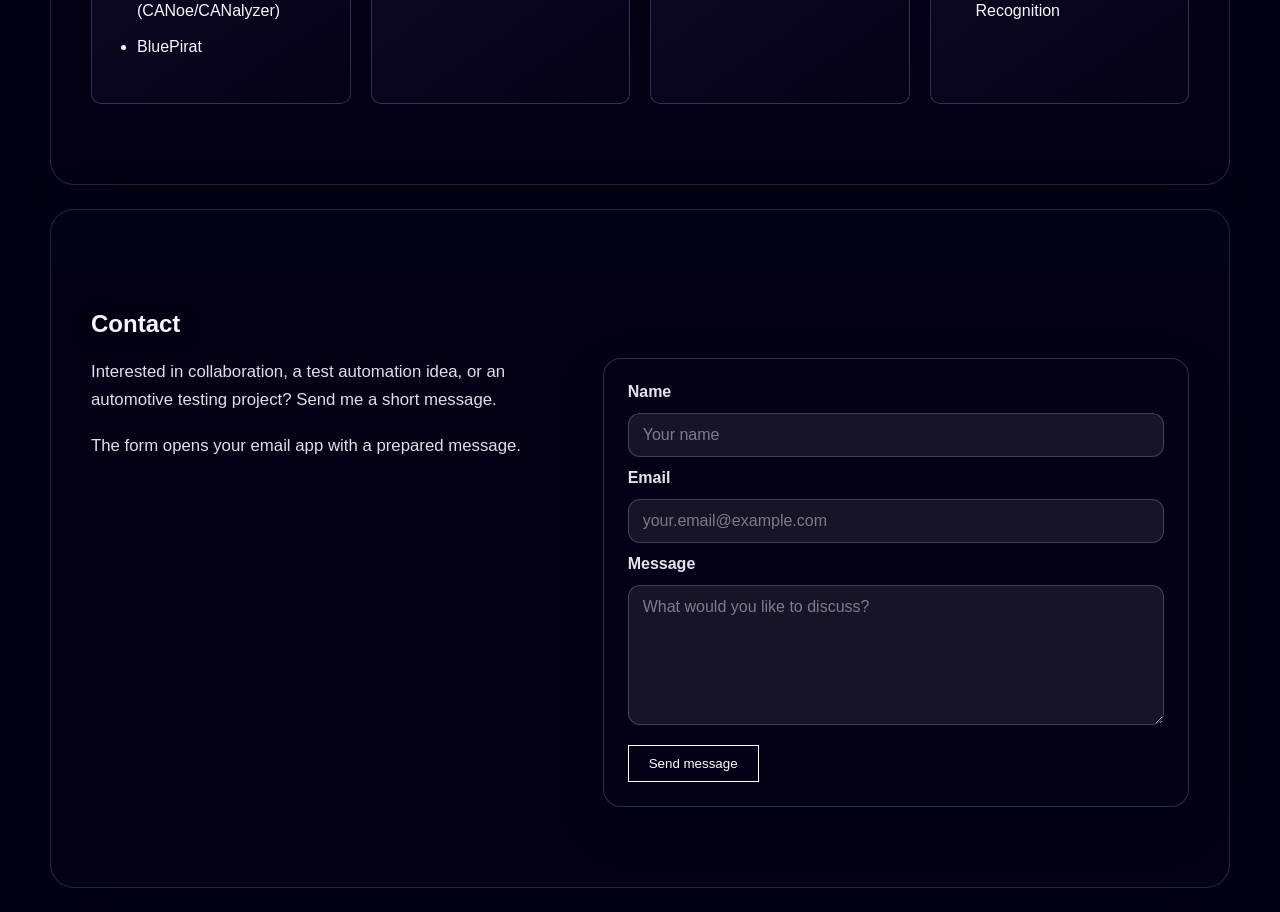
==== commit 23604ac2: "Add floating portfolio chat widget" ====
--- a/index.html
+++ b/index.html
@@ -5,7 +5,7 @@
     <meta charset="UTF-8">
     <meta name="viewport" content="width=device-width, initial-scale=1.0">
     <title>Portfolio | Automotive Test Engineer</title>
-    <link rel="stylesheet" href="style.css?v=20260906">
+    <link rel="stylesheet" href="style.css?v=20260912">
 </head>
 
 <body>
@@ -460,7 +460,7 @@
         </div>
     </section>
 
-    <script src="script.js?v=20260820"></script>
+    <script src="script.js?v=20260912"></script>
 </body>
 
 </html>
--- a/style.css
+++ b/style.css
@@ -6,7 +6,7 @@
     color: #f8f7ff;
 }
 
-body > :not(.galaxy-background):not(.navbar) {
+body > :not(.galaxy-background):not(.navbar):not(.chat-widget) {
     position: relative;
     z-index: 1;
 }
@@ -452,6 +452,180 @@
     font-size: 0.95rem;
 }
 
+.chat-widget {
+    position: fixed;
+    right: 24px;
+    bottom: 24px;
+    z-index: 1300;
+    font-size: 1rem;
+}
+
+.chat-toggle,
+.chat-close,
+.chat-action {
+    font: inherit;
+}
+
+.chat-toggle {
+    display: inline-flex;
+    align-items: center;
+    gap: 10px;
+    border: 1px solid rgba(226, 218, 255, 0.45);
+    border-radius: 999px;
+    padding: 12px 18px;
+    color: #ffffff;
+    background:
+        linear-gradient(135deg, rgba(117, 86, 255, 0.86), rgba(34, 77, 190, 0.82)),
+        rgba(12, 8, 35, 0.94);
+    box-shadow:
+        0 18px 46px rgba(3, 0, 20, 0.46),
+        0 0 30px rgba(122, 101, 255, 0.32);
+    cursor: pointer;
+    transition: transform 0.2s ease, box-shadow 0.2s ease, border-color 0.2s ease;
+}
+
+.chat-toggle:hover,
+.chat-toggle:focus-visible {
+    transform: translateY(-2px);
+    border-color: rgba(255, 255, 255, 0.78);
+    box-shadow:
+        0 22px 56px rgba(3, 0, 20, 0.52),
+        0 0 40px rgba(170, 145, 255, 0.42);
+    outline: none;
+}
+
+.chat-toggle__spark {
+    display: grid;
+    place-items: center;
+    width: 28px;
+    height: 28px;
+    border-radius: 50%;
+    background: rgba(255, 255, 255, 0.16);
+    box-shadow: inset 0 0 14px rgba(255, 255, 255, 0.22);
+}
+
+.chat-panel {
+    position: absolute;
+    right: 0;
+    bottom: calc(100% + 12px);
+    width: min(360px, calc(100vw - 32px));
+    box-sizing: border-box;
+    border: 1px solid rgba(226, 218, 255, 0.24);
+    border-radius: 24px;
+    padding: 20px;
+    color: #ffffff;
+    background:
+        radial-gradient(circle at 18% 16%, rgba(183, 169, 255, 0.2), transparent 34%),
+        linear-gradient(145deg, rgba(15, 11, 44, 0.9), rgba(6, 5, 25, 0.76));
+    box-shadow:
+        0 24px 70px rgba(3, 0, 20, 0.58),
+        inset 0 1px 0 rgba(255, 255, 255, 0.1);
+    backdrop-filter: blur(18px);
+    -webkit-backdrop-filter: blur(18px);
+    opacity: 0;
+    transform: translateY(12px) scale(0.96);
+    transform-origin: bottom right;
+    pointer-events: none;
+    transition: opacity 0.2s ease, transform 0.2s ease;
+}
+
+.chat-widget.is-open .chat-panel {
+    opacity: 1;
+    transform: translateY(0) scale(1);
+    pointer-events: auto;
+}
+
+.chat-panel__header {
+    display: flex;
+    justify-content: space-between;
+    gap: 16px;
+    align-items: flex-start;
+}
+
+.chat-panel__eyebrow {
+    margin: 0 0 4px;
+    color: rgba(218, 208, 255, 0.76);
+    font-size: 0.78rem;
+    letter-spacing: 0.08em;
+    text-transform: uppercase;
+}
+
+.chat-panel h2 {
+    margin: 0;
+    font-size: 1.25rem;
+    line-height: 1.25;
+}
+
+.chat-close {
+    width: 34px;
+    height: 34px;
+    border: 1px solid rgba(255, 255, 255, 0.18);
+    border-radius: 50%;
+    color: rgba(255, 255, 255, 0.88);
+    background: rgba(255, 255, 255, 0.07);
+    cursor: pointer;
+}
+
+.chat-close:hover,
+.chat-close:focus-visible {
+    color: #030014;
+    background: rgba(255, 255, 255, 0.9);
+    outline: none;
+}
+
+.chat-bubble {
+    position: relative;
+    margin: 18px 0;
+    padding: 14px 16px;
+    border: 1px solid rgba(226, 218, 255, 0.18);
+    border-radius: 18px 18px 18px 6px;
+    color: rgba(248, 247, 255, 0.92);
+    background: rgba(255, 255, 255, 0.08);
+    line-height: 1.55;
+}
+
+.chat-actions {
+    display: grid;
+    gap: 10px;
+}
+
+.chat-action {
+    display: inline-flex;
+    justify-content: center;
+    align-items: center;
+    min-height: 42px;
+    border: 1px solid rgba(226, 218, 255, 0.28);
+    border-radius: 999px;
+    color: #ffffff;
+    text-decoration: none;
+    background: rgba(255, 255, 255, 0.07);
+    transition: background 0.2s ease, border-color 0.2s ease, transform 0.2s ease;
+}
+
+.chat-action--primary {
+    background: linear-gradient(135deg, rgba(170, 145, 255, 0.95), rgba(80, 125, 255, 0.88));
+}
+
+.chat-action:hover,
+.chat-action:focus-visible {
+    transform: translateY(-1px);
+    border-color: rgba(255, 255, 255, 0.72);
+    background: rgba(255, 255, 255, 0.14);
+    outline: none;
+}
+
+.chat-action--primary:hover,
+.chat-action--primary:focus-visible {
+    background: linear-gradient(135deg, rgba(197, 184, 255, 1), rgba(108, 149, 255, 0.96));
+}
+
+.chat-contact-link {
+    display: inline-block;
+    margin-top: 14px;
+    color: rgba(218, 208, 255, 0.86);
+    font-size: 0.92rem;
+}
+
 /* Animation */
 @keyframes fadeIn {
     from {
@@ -495,6 +669,12 @@
 @media (prefers-reduced-motion: reduce) {
     .galaxy-stars {
         animation: none;
+    }
+
+    .chat-toggle,
+    .chat-panel,
+    .chat-action {
+        transition: none;
     }
 }
 
@@ -532,4 +712,18 @@
     .contact-form {
         padding: 20px;
     }
-}
+
+    .chat-widget {
+        right: 16px;
+        bottom: 16px;
+    }
+
+    .chat-toggle {
+        padding: 10px 14px;
+    }
+
+    .chat-panel {
+        padding: 18px;
+        border-radius: 20px;
+    }
+}
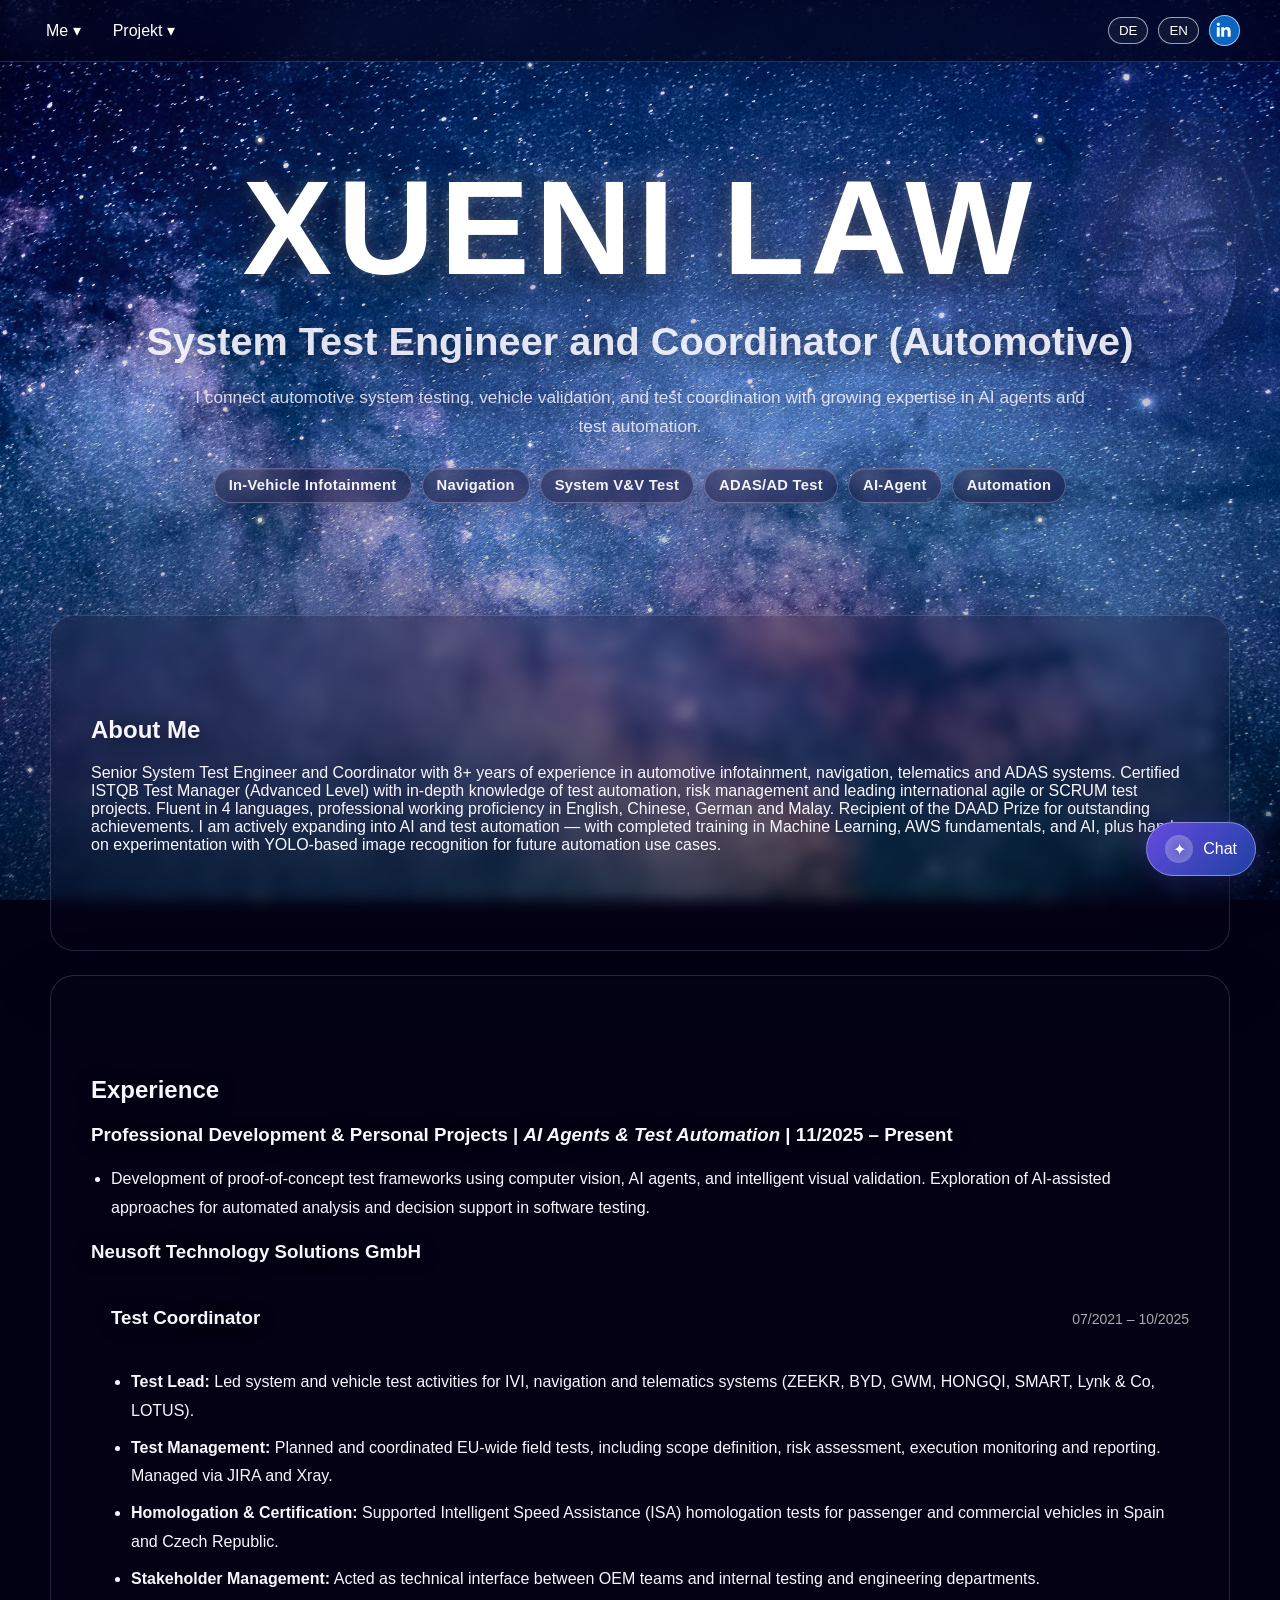
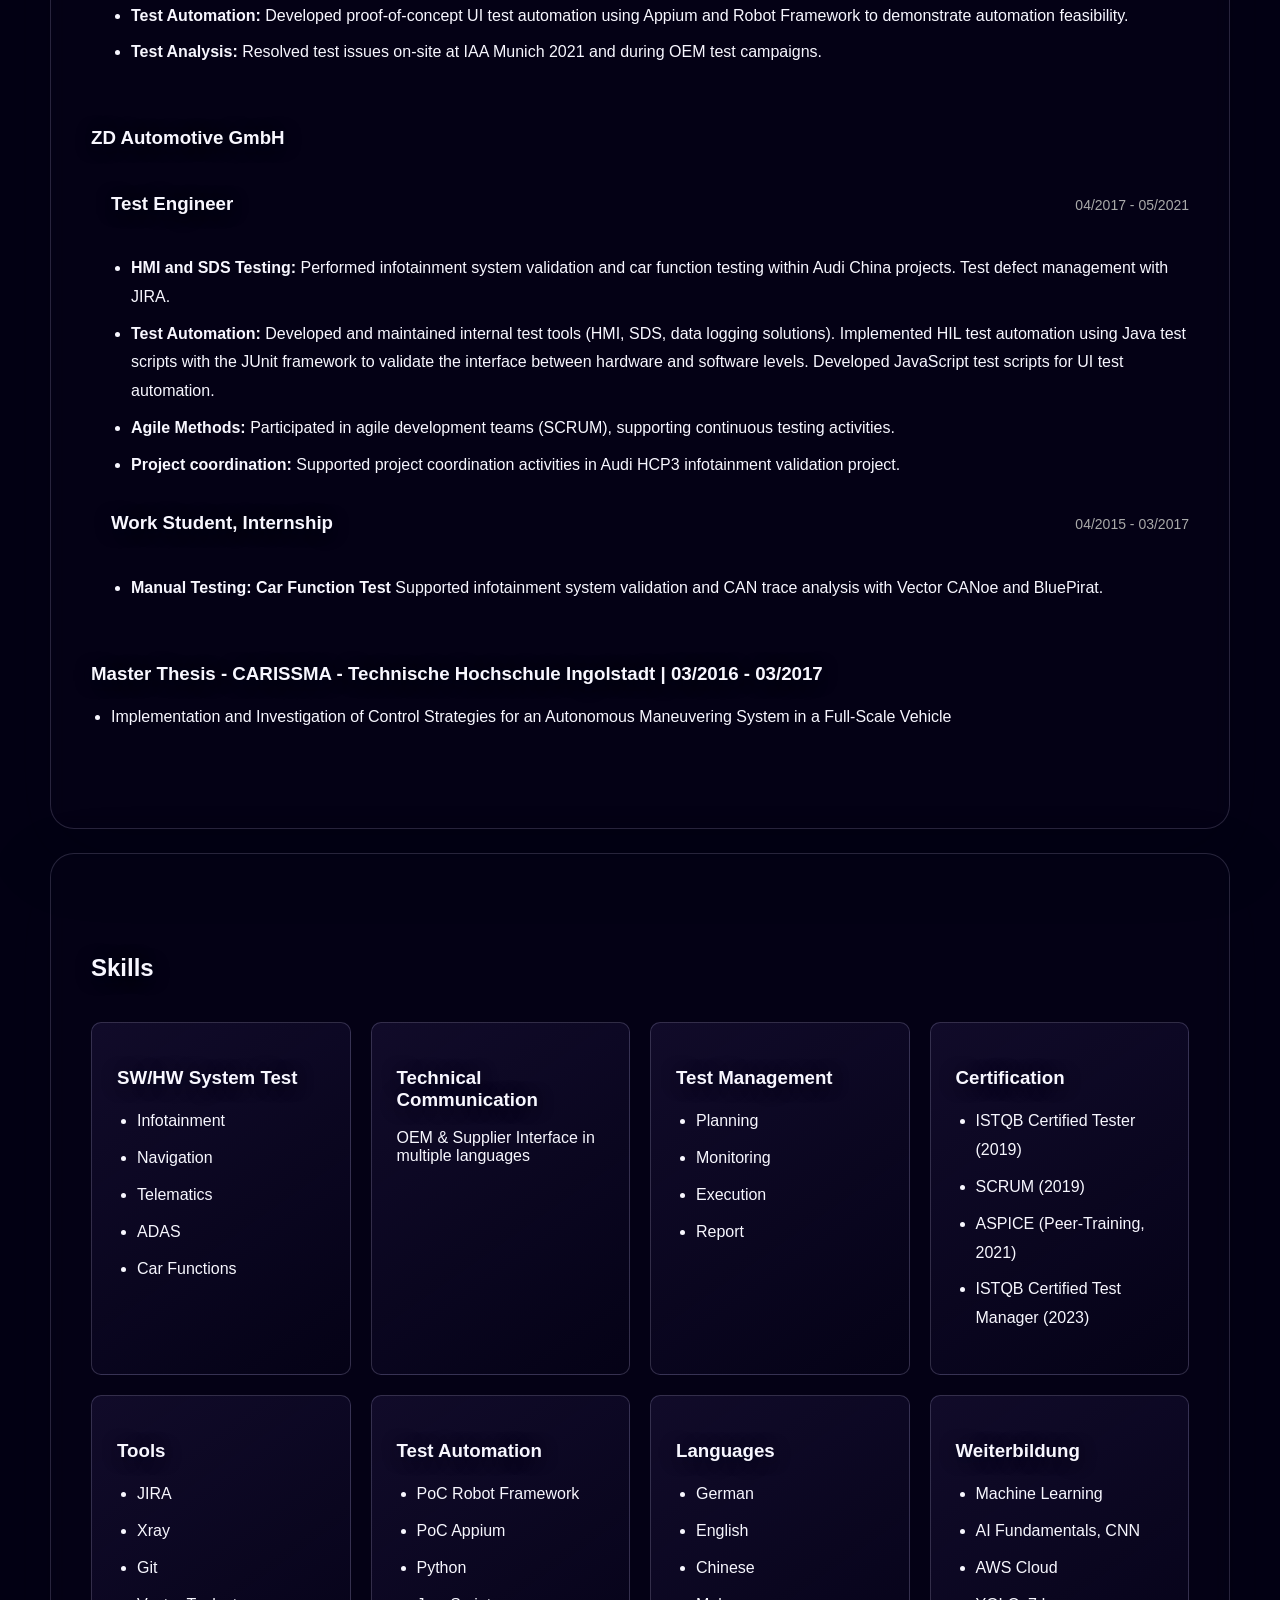
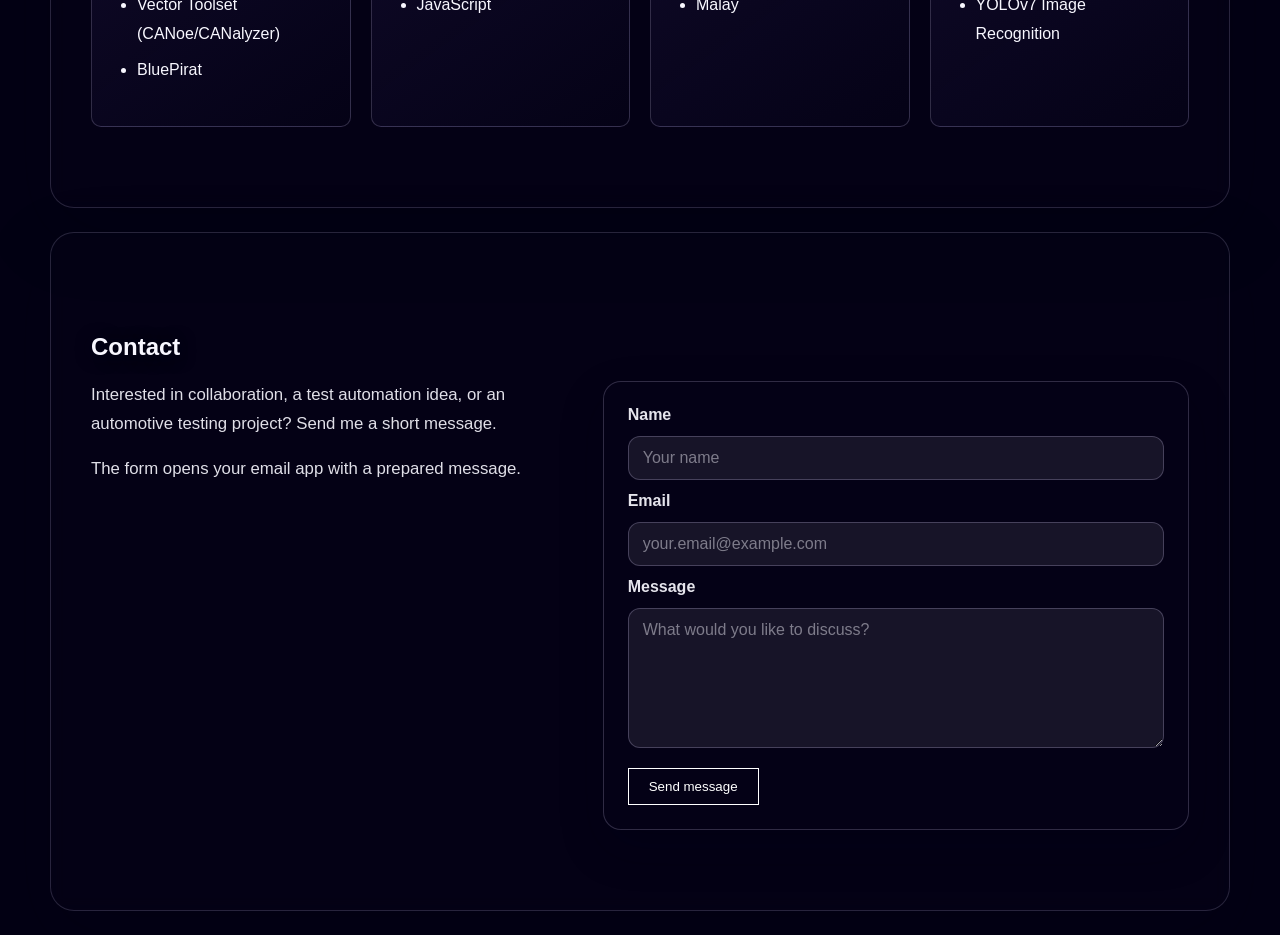
==== commit 9910b52a: "Add hero skill chips" ====
--- a/index.html
+++ b/index.html
@@ -5,7 +5,7 @@
     <meta charset="UTF-8">
     <meta name="viewport" content="width=device-width, initial-scale=1.0">
     <title>Portfolio | Automotive Test Engineer</title>
-    <link rel="stylesheet" href="style.css?v=20260912">
+    <link rel="stylesheet" href="style.css?v=20260915b">
 </head>
 
 <body>
@@ -51,7 +51,20 @@
     <header class="hero">
         <p class="hero-name">Xueni Law</p>
         <h1>System Test Engineer and Coordinator (Automotive)</h1>
-        <p>In-Vehicle Infotainment | Navigation | System Testing | Telematics | ADAS / Autonomous Driving</p>
+        <p
+            class="hero-intro"
+            data-de="Ich verbinde Automotive-Systemtests, Fahrzeugvalidierung und Testkoordination mit wachsender Expertise in KI-Agenten und Testautomatisierung."
+            data-en="I connect automotive system testing, vehicle validation, and test coordination with growing expertise in AI agents and test automation.">
+            Ich verbinde Automotive-Systemtests, Fahrzeugvalidierung und Testkoordination mit wachsender Expertise in KI-Agenten und Testautomatisierung.
+        </p>
+        <div class="hero-skill-grid" aria-label="Core portfolio skills">
+            <span class="hero-skill-card" data-de="In-Vehicle-Infotainment" data-en="In-Vehicle Infotainment">In-Vehicle-Infotainment</span>
+            <span class="hero-skill-card" data-de="Navigation" data-en="Navigation">Navigation</span>
+            <span class="hero-skill-card" data-de="System-V&amp;V-Test" data-en="System V&amp;V Test">System-V&amp;V-Test</span>
+            <span class="hero-skill-card" data-de="ADAS/AD Test" data-en="ADAS/AD Test">ADAS/AD Test</span>
+            <span class="hero-skill-card" data-de="KI-Agent" data-en="AI-Agent">KI-Agent</span>
+            <span class="hero-skill-card" data-de="Automatisierung" data-en="Automation">Automatisierung</span>
+        </div>
     </header>
 
     <section id="about">
@@ -460,7 +473,7 @@
         </div>
     </section>
 
-    <script src="script.js?v=20260912"></script>
+    <script src="script.js?v=20260915b"></script>
 </body>
 
 </html>
--- a/style.css
+++ b/style.css
@@ -272,9 +272,9 @@
 
 /* HERO */
 .hero {
-    margin-top: 120px;
+    margin-top: 92px;
     text-align: center;
-    padding: 100px 20px;
+    padding: 72px 20px 88px;
     animation: fadeIn 1.5s ease-in-out;
 }
 
@@ -306,6 +306,43 @@
     color: rgba(244, 241, 255, 0.86);
     font-size: 1.08rem;
     line-height: 1.7;
+}
+
+.hero-intro {
+    text-shadow: 0 4px 24px rgba(3, 0, 20, 0.78);
+}
+
+.hero-skill-grid {
+    display: flex;
+    flex-wrap: wrap;
+    justify-content: center;
+    gap: 10px;
+    width: min(980px, calc(100% - 32px));
+    margin: 26px auto 0;
+}
+
+.hero-skill-card {
+    display: inline-flex;
+    align-items: center;
+    justify-content: center;
+    min-height: 0;
+    padding: 8px 14px;
+    border: 1px solid rgba(226, 218, 255, 0.28);
+    border-radius: 999px;
+    color: rgba(255, 255, 255, 0.94);
+    background:
+        radial-gradient(circle at 20% 18%, rgba(255, 255, 255, 0.12), transparent 34%),
+        rgba(24, 18, 58, 0.52);
+    box-shadow:
+        0 10px 26px rgba(3, 0, 20, 0.2),
+        inset 0 1px 0 rgba(255, 255, 255, 0.12);
+    backdrop-filter: blur(9px);
+    -webkit-backdrop-filter: blur(9px);
+    font-size: 0.92rem;
+    font-weight: 600;
+    letter-spacing: 0.02em;
+    line-height: 1.2;
+    text-align: center;
 }
 
 section {
@@ -699,6 +736,30 @@
         gap: 10px;
     }
 
+    .hero {
+        margin-top: 78px;
+        padding: 42px 16px 56px;
+    }
+
+    .hero-name {
+        font-size: clamp(3.1rem, 15vw, 4.8rem);
+    }
+
+    .hero h1 {
+        font-size: clamp(1.18rem, 5vw, 1.7rem);
+    }
+
+    .hero-skill-grid {
+        gap: 8px;
+        width: 100%;
+        margin-top: 22px;
+    }
+
+    .hero-skill-card {
+        padding: 7px 11px;
+        font-size: 0.82rem;
+    }
+
     section {
         margin: 14px 12px;
         padding: 52px 20px;
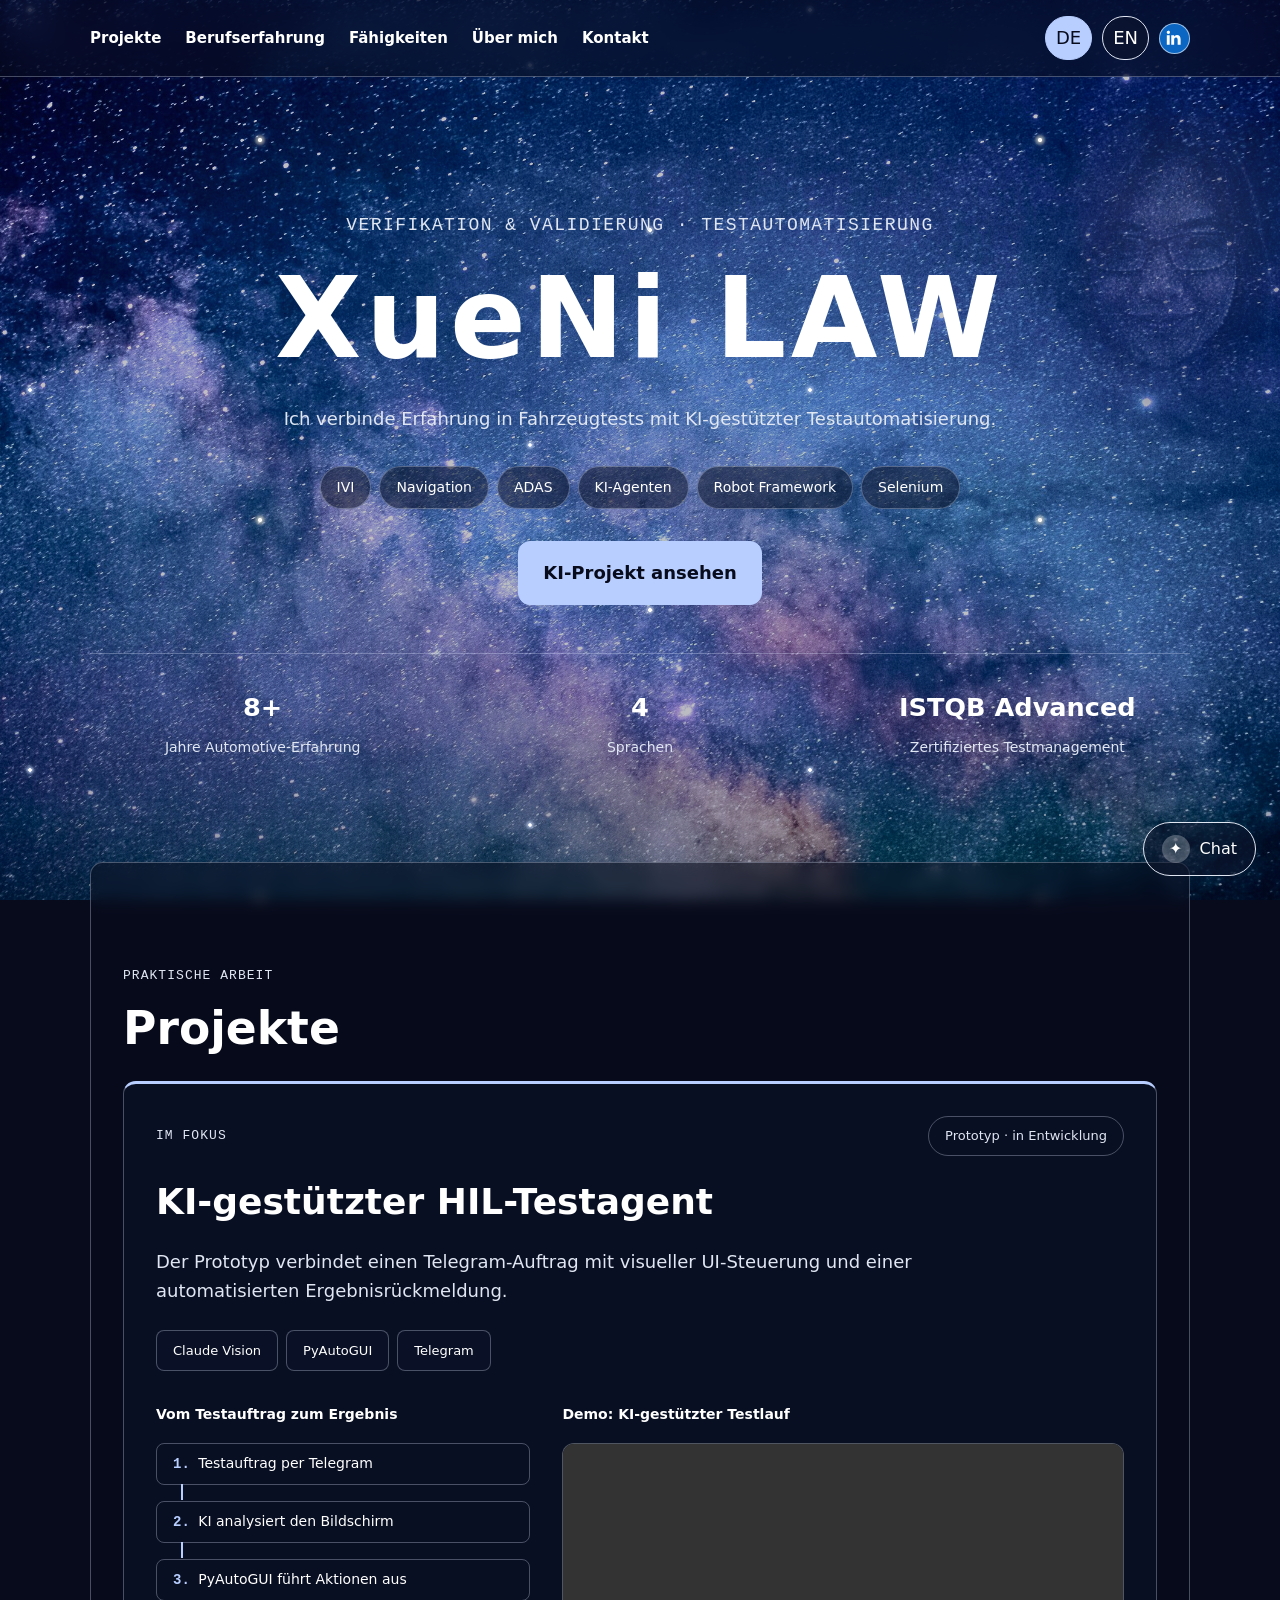
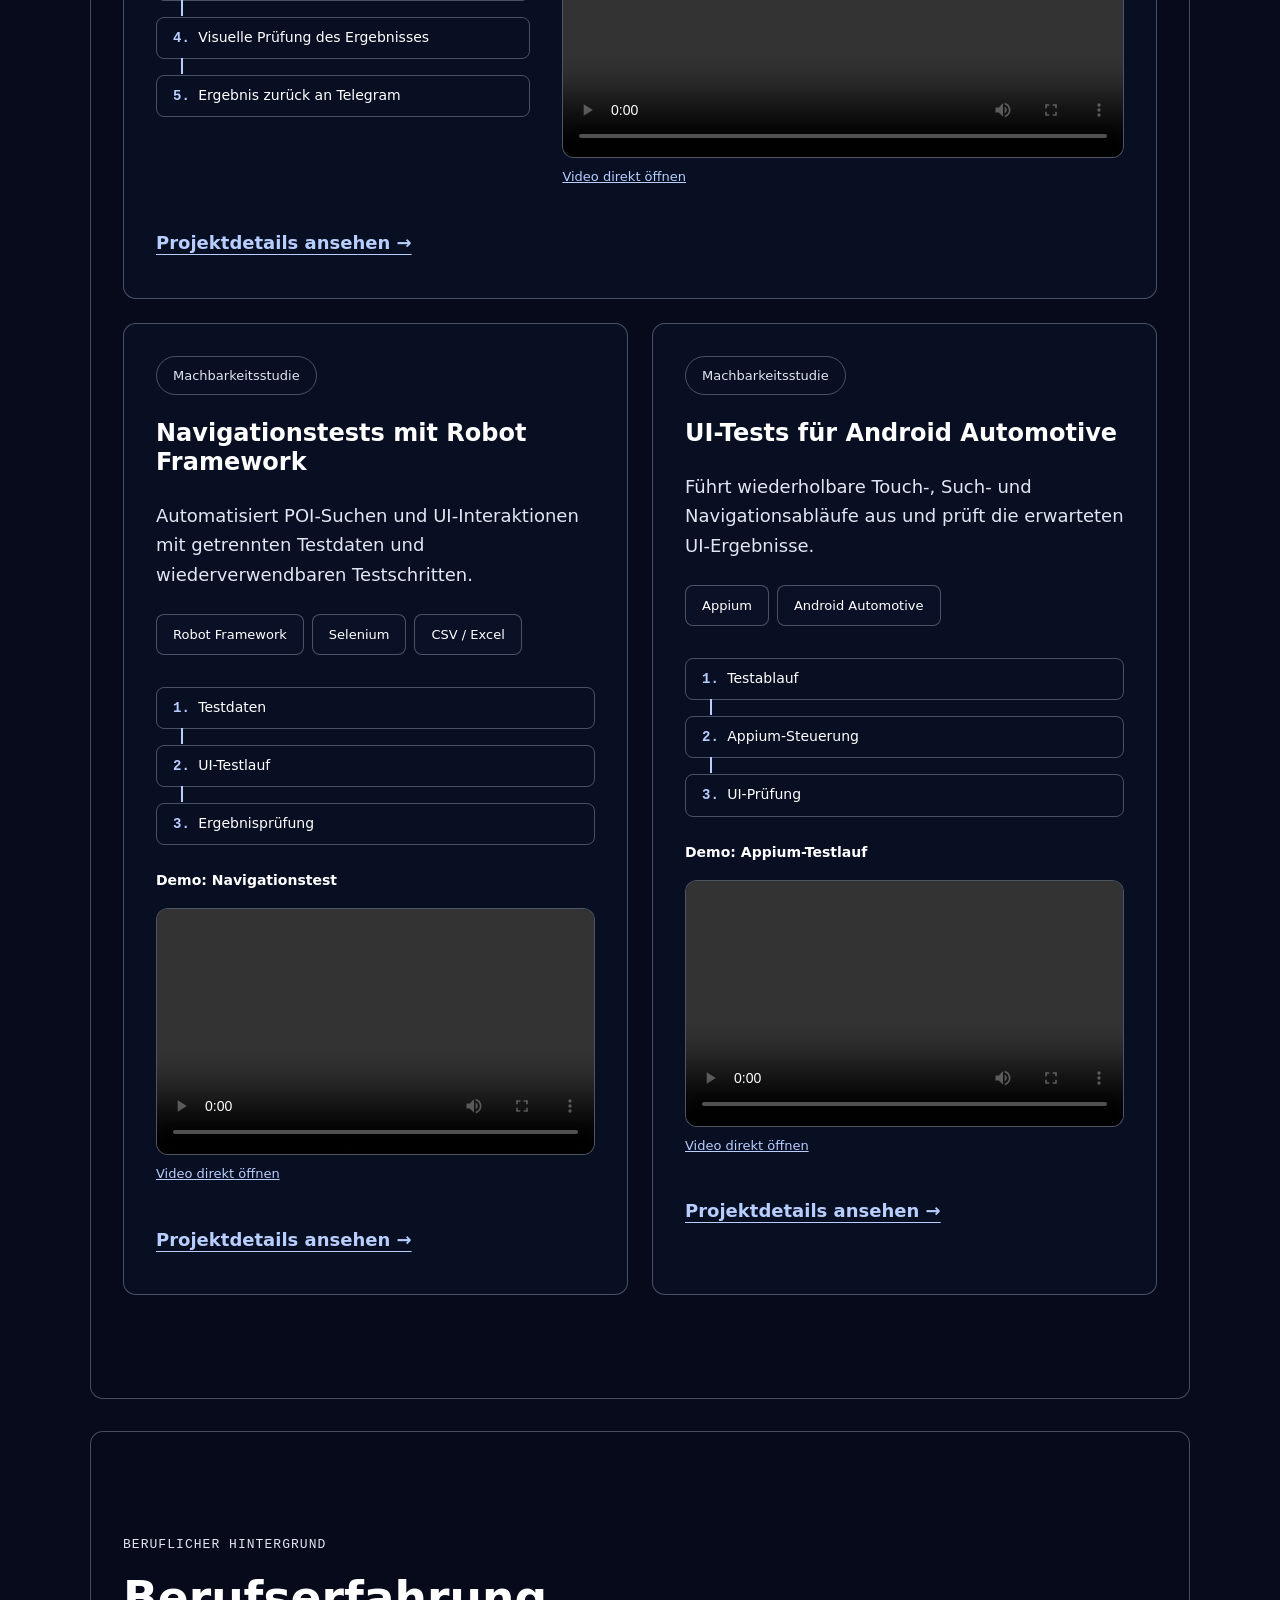
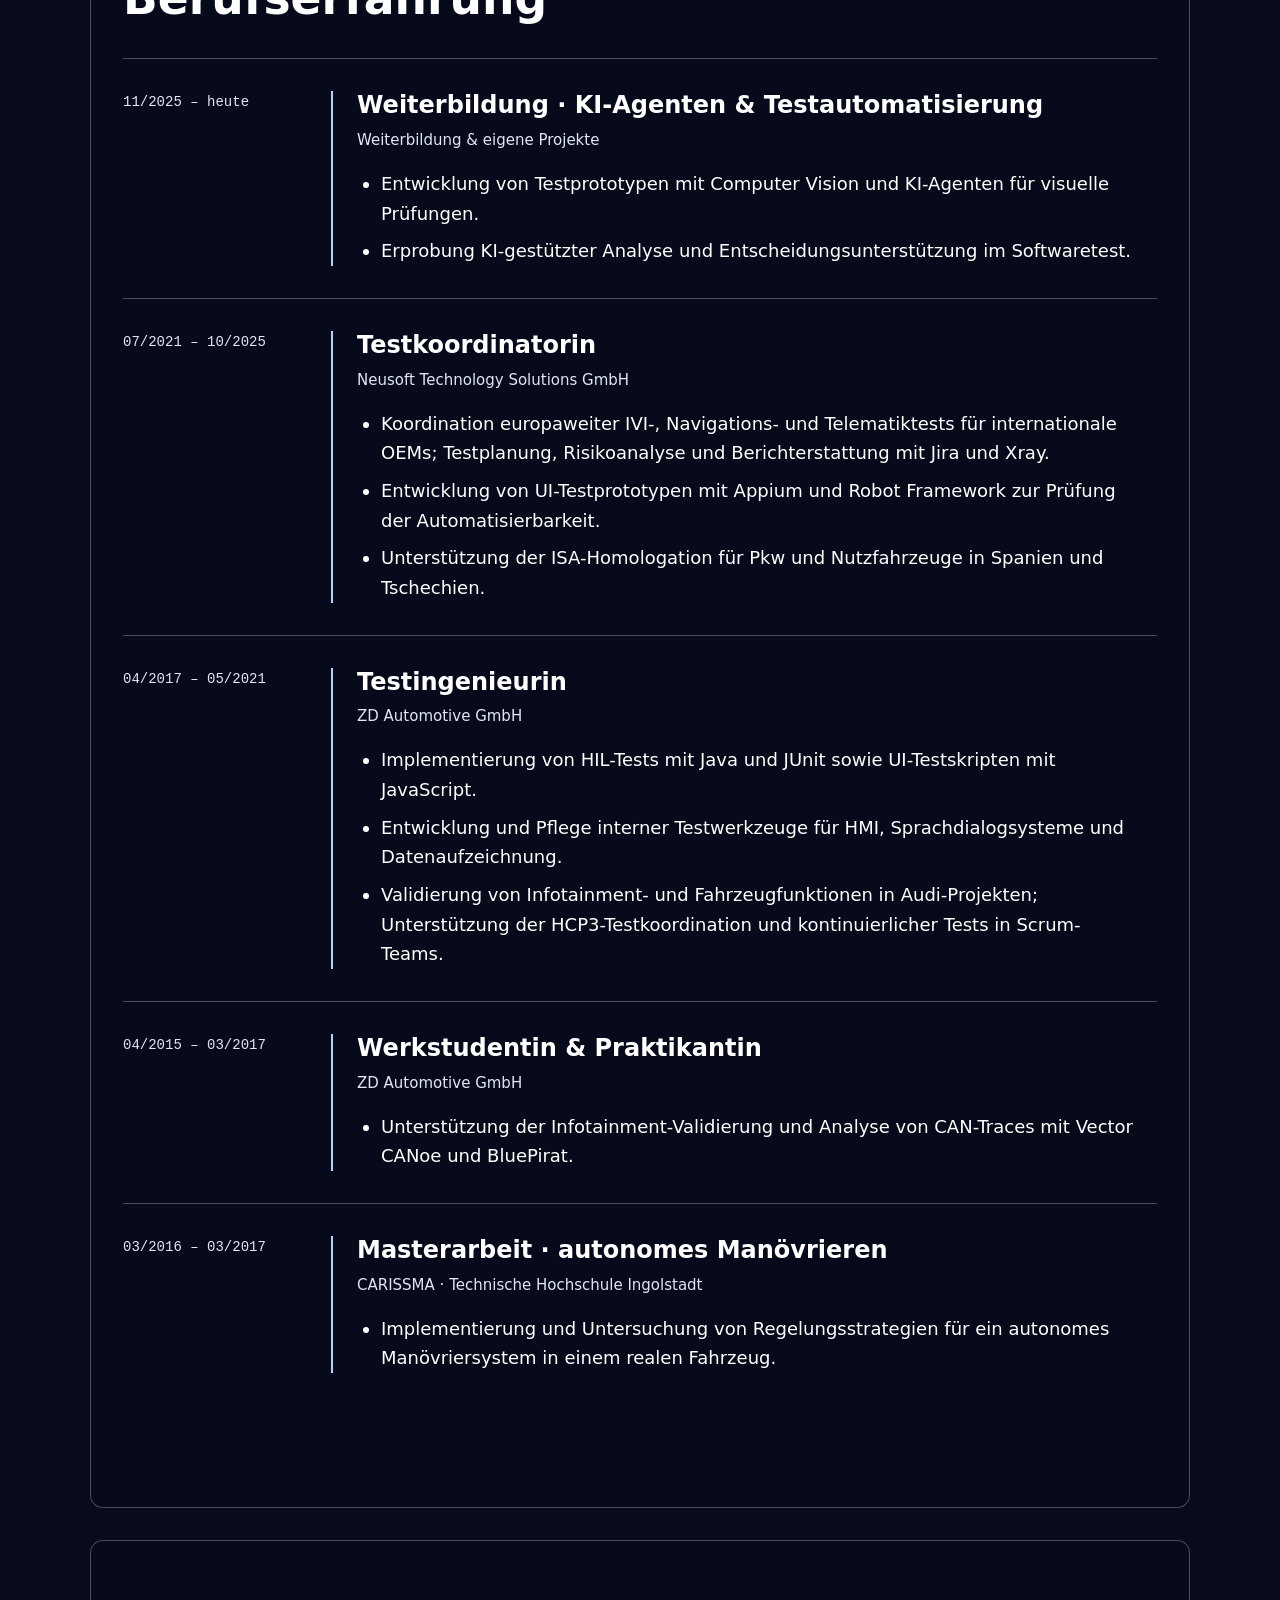
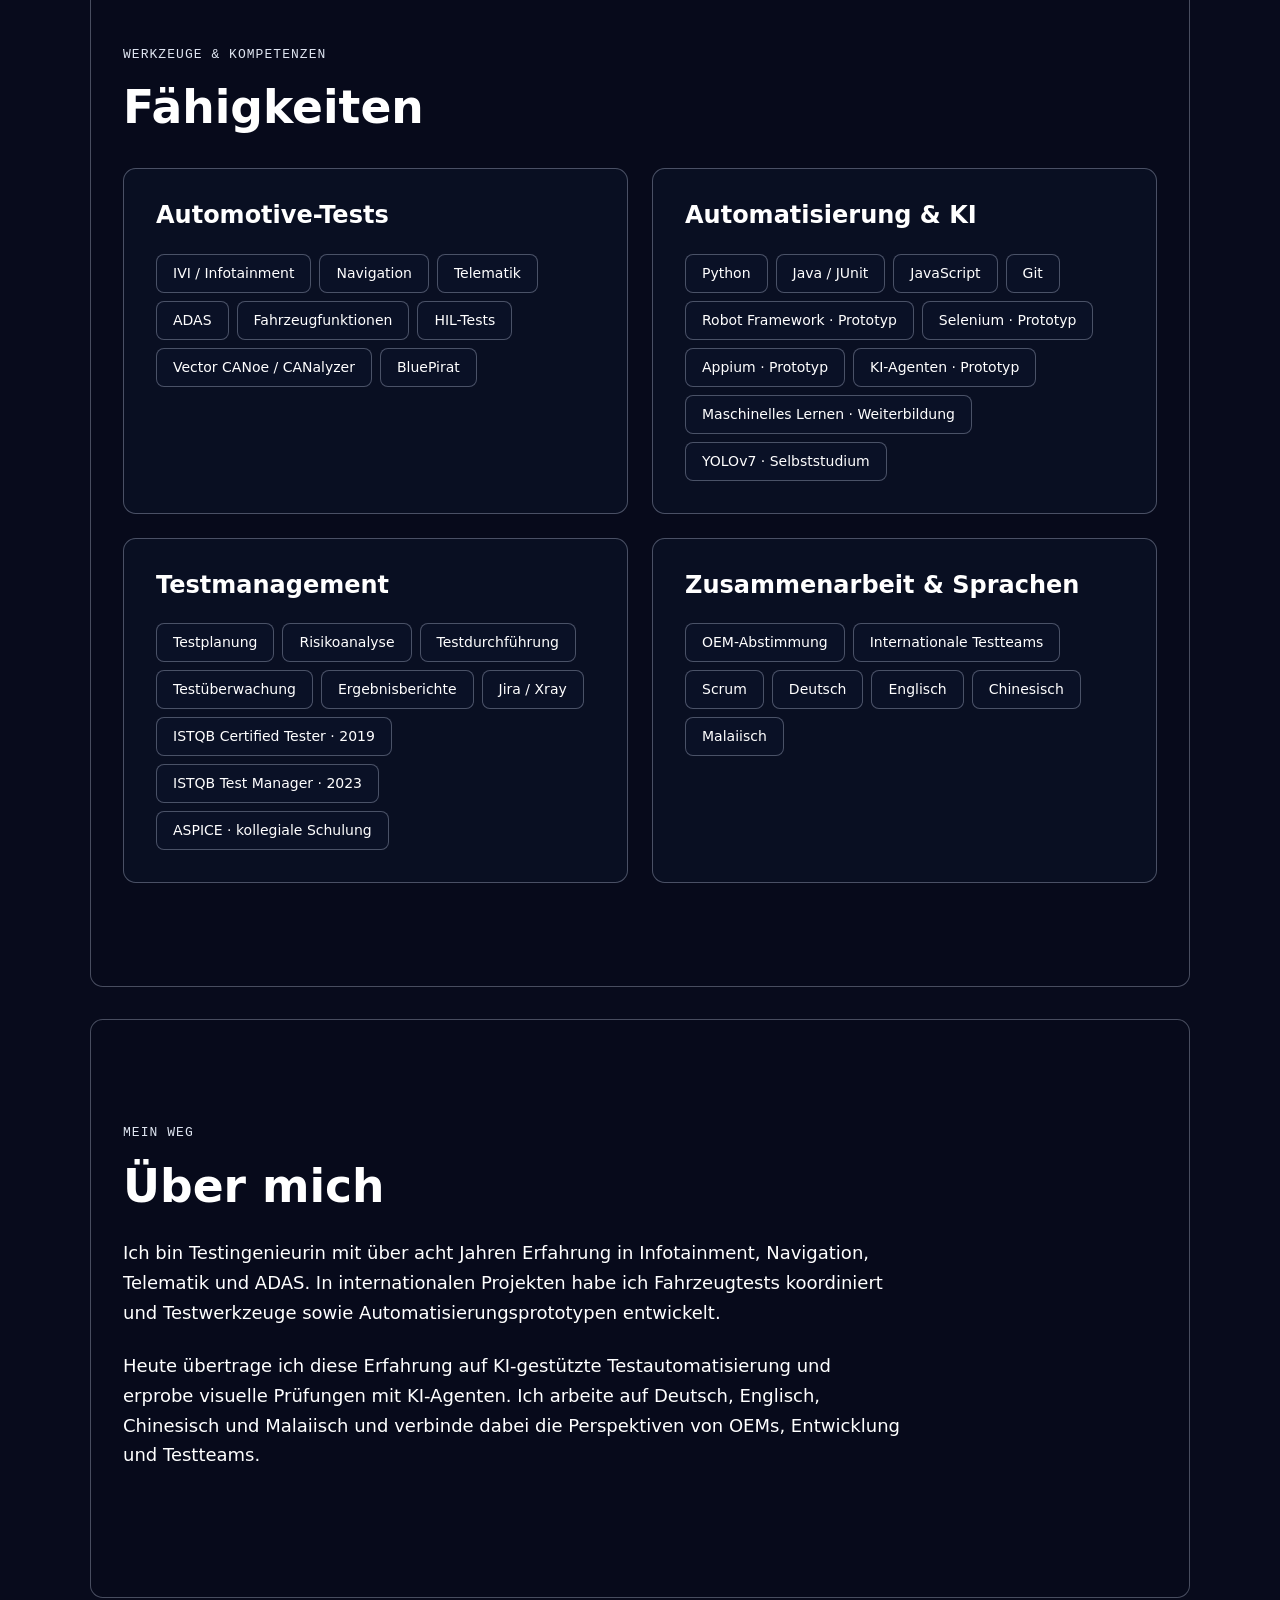
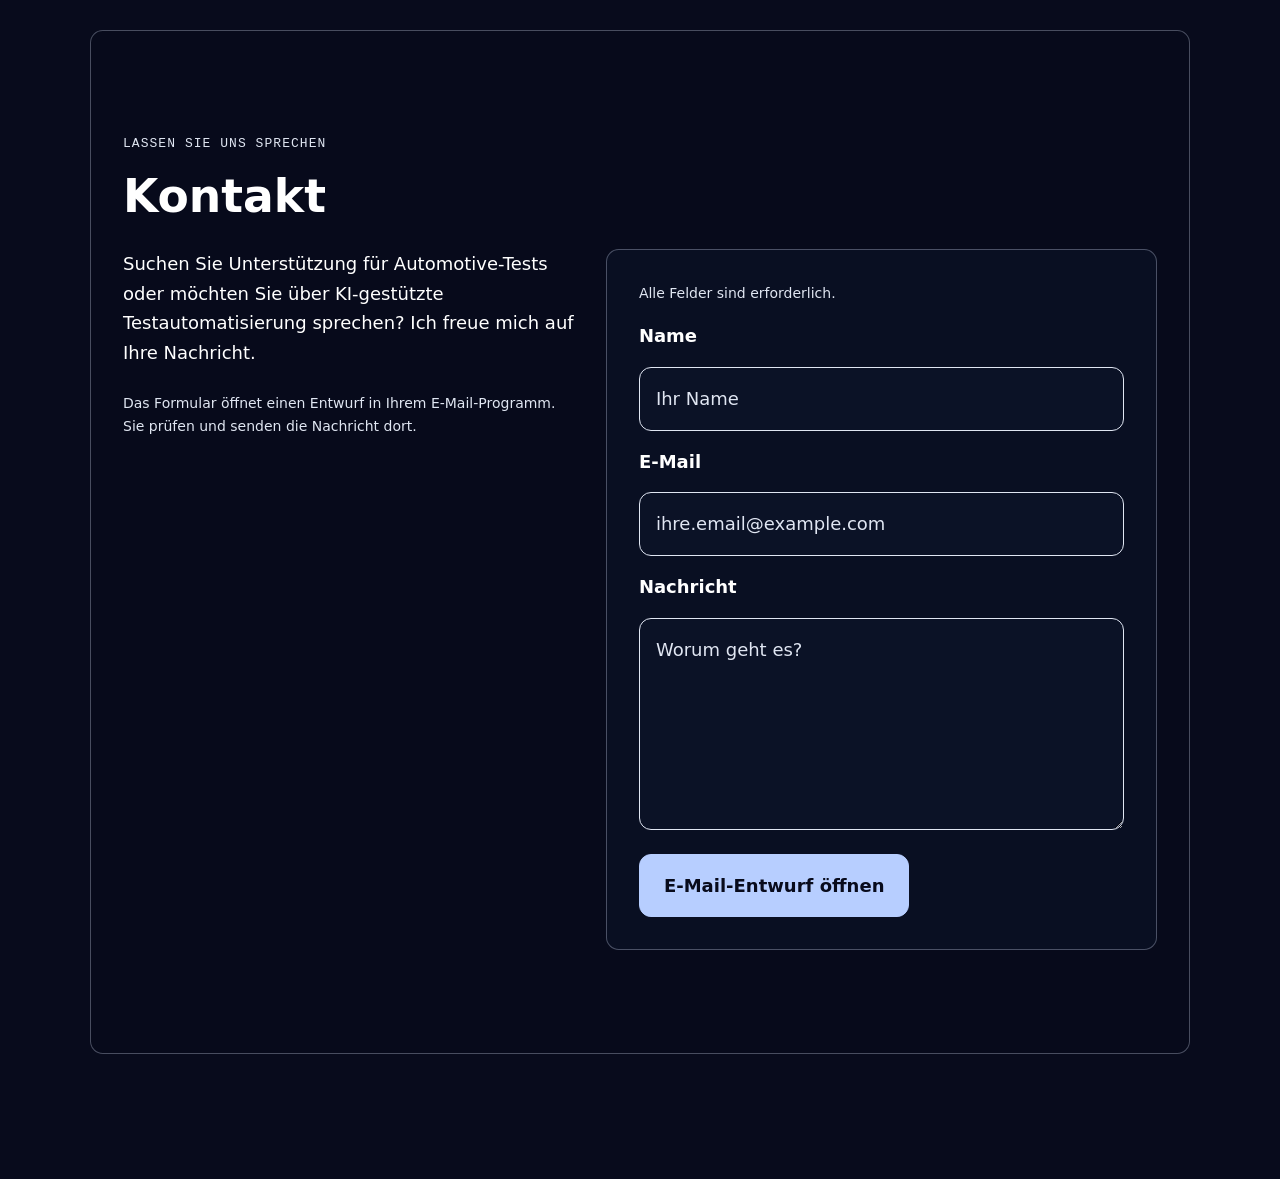
==== commit 6b8dd2cf: "Rebuild bilingual project portfolio with galaxy theme" ====
--- a/index.html
+++ b/index.html
@@ -4,429 +4,288 @@
 <head>
     <meta charset="UTF-8">
     <meta name="viewport" content="width=device-width, initial-scale=1.0">
-    <title>Portfolio | Automotive Test Engineer</title>
-    <link rel="stylesheet" href="style.css?v=20260915b">
+    <title data-de="Xueni Law | Automotive-Tests" data-en="Xueni Law | Automotive testing">Xueni Law | Automotive-Tests</title>
+    <link rel="icon" type="image/svg+xml" href="assets/favicon.svg?v=2">
+    <link rel="stylesheet" href="style.css?v=20260920-name">
 </head>
 
 <body>
-
-    <nav class="navbar">
+    <a class="skip-link" href="#main-content" data-de="Zum Inhalt springen" data-en="Skip to content">Zum Inhalt springen</a>
+
+    <nav class="navbar portfolio-nav" aria-label="Hauptnavigation" data-aria-label-de="Hauptnavigation" data-aria-label-en="Main navigation">
         <div class="nav-left">
-
-            <!-- Dropdown ME -->
-            <div class="dropdown">
-                <button class="dropbtn">Me ▾</button>
-                <div class="dropdown-content">
-                    <a href="index.html#about" data-de="Über mich" data-en="About">About</a>
-                    <a href="index.html#experience" data-de="Berufserfahrung" data-en="Experience">Experience</a>
-                    <a href="index.html#skills" data-de="Fähigkeiten" data-en="Skills">Skills</a>
-                    <a href="index.html#contact" data-de="Kontakt" data-en="Contact">Contact</a>
-                </div>
-            </div>
-
-            <!-- Dropdown PROJECT -->
-            <div class="dropdown">
-                <button class="dropbtn">Projekt ▾</button>
-                <div class="dropdown-content">
-                    <a href="ai-test.html" data-de="AI-Test" data-en="AI-Test">AI-Test</a>
-                    <a href="poc_rf.html" data-de="PoC Robot Framework" data-en="PoC Robot Framework">PoC Robot Framework</a>
-                </div>
-            </div>
-
+            <a href="index.html#projects" data-de="Projekte" data-en="Projects">Projekte</a>
+            <a href="index.html#experience" data-de="Berufserfahrung" data-en="Experience">Berufserfahrung</a>
+            <a href="index.html#skills" data-de="Fähigkeiten" data-en="Skills">Fähigkeiten</a>
+            <a href="index.html#about" data-de="Über mich" data-en="About">Über mich</a>
+            <a href="index.html#contact" data-de="Kontakt" data-en="Contact">Kontakt</a>
         </div>
 
         <!-- Language Switch -->
         <div class="lang-switch">
-            <button id="btn-de" onclick="setLanguage('de')">DE</button>
-            <button id="btn-en" onclick="setLanguage('en')">EN</button>
+            <button id="btn-de" data-language="de" aria-pressed="true" onclick="setLanguage('de')">DE</button>
+            <button id="btn-en" data-language="en" aria-pressed="false" onclick="setLanguage('en')">EN</button>
             <a class="linkedin-link" href="https://www.linkedin.com/in/xue-ni-law-9b57a183/" target="_blank"
-                rel="noopener noreferrer" aria-label="LinkedIn profile" title="LinkedIn">
+                rel="noopener noreferrer" aria-label="LinkedIn-Profil" data-aria-label-de="LinkedIn-Profil" data-aria-label-en="LinkedIn profile" title="LinkedIn">
                 <svg viewBox="0 0 24 24" aria-hidden="true">
                     <path d="M6.5 8.3H3.2V19h3.3V8.3ZM4.9 3A1.9 1.9 0 1 0 5 6.8 1.9 1.9 0 0 0 4.9 3ZM19 12.9c0-3.2-1.7-4.9-4.1-4.9a3.6 3.6 0 0 0-3.3 1.8V8.3H8.3V19h3.3v-5.3c0-1.4.3-2.8 2.1-2.8 1.8 0 1.9 1.7 1.9 2.9V19H19v-6.1Z"/>
                 </svg>
             </a>
         </div>
     </nav>
-
-    <header class="hero">
-        <p class="hero-name">Xueni Law</p>
-        <h1>System Test Engineer and Coordinator (Automotive)</h1>
-        <p
-            class="hero-intro"
-            data-de="Ich verbinde Automotive-Systemtests, Fahrzeugvalidierung und Testkoordination mit wachsender Expertise in KI-Agenten und Testautomatisierung."
-            data-en="I connect automotive system testing, vehicle validation, and test coordination with growing expertise in AI agents and test automation.">
-            Ich verbinde Automotive-Systemtests, Fahrzeugvalidierung und Testkoordination mit wachsender Expertise in KI-Agenten und Testautomatisierung.
-        </p>
-        <div class="hero-skill-grid" aria-label="Core portfolio skills">
-            <span class="hero-skill-card" data-de="In-Vehicle-Infotainment" data-en="In-Vehicle Infotainment">In-Vehicle-Infotainment</span>
-            <span class="hero-skill-card" data-de="Navigation" data-en="Navigation">Navigation</span>
-            <span class="hero-skill-card" data-de="System-V&amp;V-Test" data-en="System V&amp;V Test">System-V&amp;V-Test</span>
-            <span class="hero-skill-card" data-de="ADAS/AD Test" data-en="ADAS/AD Test">ADAS/AD Test</span>
-            <span class="hero-skill-card" data-de="KI-Agent" data-en="AI-Agent">KI-Agent</span>
-            <span class="hero-skill-card" data-de="Automatisierung" data-en="Automation">Automatisierung</span>
-        </div>
+    <main id="main-content" tabindex="-1">
+
+    <header class="hero portfolio-hero">
+        <p class="eyebrow" data-de="Verifikation &amp; Validierung · Testautomatisierung" data-en="Verification &amp; Validation · Test automation">Verifikation &amp; Validierung · Testautomatisierung</p>
+        <h1 class="hero-name">XueNi LAW</h1>
+        <p class="hero-value" data-de="Ich verbinde Erfahrung in Fahrzeugtests mit KI-gestützter Testautomatisierung." data-en="I bring automotive testing experience to AI-driven test automation.">Ich verbinde Erfahrung in Fahrzeugtests mit KI-gestützter Testautomatisierung.</p>
+        <ul class="hero-chips" aria-label="Schwerpunkte" data-aria-label-de="Schwerpunkte" data-aria-label-en="Focus areas">
+            <li>IVI</li>
+            <li>Navigation</li>
+            <li>ADAS</li>
+            <li data-de="KI-Agenten" data-en="AI agents">KI-Agenten</li>
+            <li>Robot Framework</li>
+            <li>Selenium</li>
+        </ul>
+        <div class="hero-actions">
+            <a class="portfolio-button portfolio-button--primary" href="ai-test.html" data-de="KI-Projekt ansehen" data-en="View AI project">KI-Projekt ansehen</a>
+        </div>
+        <dl class="hero-stats">
+            <div><dt data-de="Jahre Automotive-Erfahrung" data-en="Years in automotive testing">Jahre Automotive-Erfahrung</dt><dd>8+</dd></div>
+            <div><dt data-de="Sprachen" data-en="Languages">Sprachen</dt><dd>4</dd></div>
+            <div><dt data-de="Zertifiziertes Testmanagement" data-en="Certified test management">Zertifiziertes Testmanagement</dt><dd>ISTQB Advanced</dd></div>
+        </dl>
     </header>
 
-    <section id="about">
-        <h2 data-de="Über mich" data-en="About Me">Über mich</h2>
-        <p data-de="Erfahrene Testingenieurin und Testkoordinatorin mit über 8 Jahren Expertise in der
-Automobilindustrie (Navigation, Infotainment, Telematik und ADAS). Zertifizierte ISTQB Test
-Managerin (Advanced Level) mit fundierten Kenntnissen in der Testautomatisierung, dem
-Risikomanagement und der Leitung internationaler SCRUM-Testprojekte. Ausgezeichnet mit dem
-DAAD-Preis für herausragende Leistungen. Aktuell erweitere ich mein Profil aktiv in Richtung KI und Testautomatisierung — mit abgeschlossenen Kursen in Machine Learning, AWS und KI-Grundlagen sowie praktischen Experimenten mit YOLO-basierter Bilderkennung für zukünftige Testautomatisierung." data-en="Senior System Test Engineer and Coordinator with 8+ years of experience in automotive
-infotainment, navigation, telematics and ADAS systems. Certified ISTQB Test Manager (Advanced
-Level) with in-depth knowledge of test automation, risk management and leading international agile
-or SCRUM test projects. Fluent in 4 languages, professional working proficiency in English, Chinese, German and
-Malay. Recipient of the DAAD Prize for outstanding achievements. I am actively expanding into AI and test automation — with completed training in Machine Learning, AWS fundamentals, and AI, plus hands-on experimentation with YOLO-based image recognition for future automation use cases.">
-            Erfahrene Testingenieurin im Automotive-Bereich mit Fokus auf IVI und Navigation.
-    </p>
-    </section>
-
-
-    <section id="experience">
-        <h2 data-de="Berufserfahrung" data-en="Experience">Berufserfahrung</h2>
-        <p></p>
-        <h3>
-            <span data-de="Weiterbildung &amp; eigene Projekte" data-en="Professional Development &amp; Personal Projects">Weiterbildung &amp; eigene Projekte</span>
-            |
-            <em data-de="KI-Agenten &amp; Testautomatisierung" data-en="AI Agents &amp; Test Automation">KI-Agenten &amp; Testautomatisierung</em>
-            | 11/2025 – <span data-de="Heute" data-en="Present">Heute</span>
-        </h3>
-        <ul>
-            <li>
-                <span data-de="Entwicklung von Proof-of-Concept-Testframeworks mit Computer Vision, KI-Agenten und intelligenter visueller Validierung. Untersuchung KI-gestützter Ansätze zur automatisierten Analyse und Entscheidungsunterstützung im Softwaretest." data-en="Development of proof-of-concept test frameworks using computer vision, AI agents, and intelligent visual validation. Exploration of AI-assisted approaches for automated analysis and decision support in software testing.">Entwicklung von Proof-of-Concept-Testframeworks mit Computer Vision, KI-Agenten und intelligenter visueller Validierung. Untersuchung KI-gestützter Ansätze zur automatisierten Analyse und Entscheidungsunterstützung im Softwaretest.</span>
-            </li>
-        </ul>
-
-        <h3>Neusoft Technology Solutions GmbH</h3>
-        <ul>
-            <div class="experience-item">
-
-                <div class="experience-header">
-                    <h3>
-
-                        <span data-de="Test Koordinatorin" data-en="Test Coordinator">
-                            Test Koordinatorin
-                        </span>
-                    </h3>
-
-                    <span class="experience-date">07/2021 – 10/2025</span>
-                </div>
-
-                <ul>
-
-                    <li>
-                        <strong data-de="Projektleitung & Koordination:" data-en="Test Lead:">
-                            Projektleitung & Koordination:
-                        </strong>
-
-                        <span data-de=" Verantwortung für die Testkoordination von
-Navigationssystemen, Infotainment und Telematiksystemen (ZEEKR, BYD, GWM,
-HONGQI, SMART, Lynk & Co, LOTUS)."
-                            data-en=" Led system and vehicle test activities for IVI, navigation and telematics systems (ZEEKR, BYD, GWM, HONGQI, SMART, Lynk & Co, LOTUS).">
-                            Verantwortung für die Testkoordination von
-                            Navigationssystemen, Infotainment und Telematiksystemen (ZEEKR, BYD, GWM,
-                            HONGQI, SMART, Lynk & Co, LOTUS).
-                        </span>
-                    </li>
-
-                    <li>
-                        <strong data-de="Test-Management:" data-en="Test Management:">
-                            Test-Management:
-                        </strong>
-
-                        <span
-                            data-de=" Planung und Koordination europaweiter Feldtests, inklusive Testumfang-Definition, Risikoanalyse, Überwachung der Durchführung und Ergebnisberichterstattung. Verwaltung mit JIRA und Xray."
-                            data-en=" Planned and coordinated EU-wide field tests, including scope definition, risk assessment, execution monitoring and reporting. Managed via JIRA and Xray.">
-                            Planung und Koordination europaweiter Feldtests, inklusive Testumfang-Definition,
-                            Risikoanalyse, Überwachung der Durchführung und Ergebnisberichterstattung. Verwaltung mit
-                            JIRA und Xray.
-                        </span>
-                    </li>
-
-                    <li>
-                        <strong data-de="Homologation & Zertifizierung:" data-en="Homologation & Certification:">
-                            Homologation & Zertifizierung:
-                        </strong>
-
-                        <span data-de=" Erfolgreiche Durchführung der BYD-ISA Homologation
-(LKW & PKW) in Tschechien und Spanien."
-                            data-en=" Supported Intelligent Speed Assistance (ISA) homologation tests for passenger and commercial vehicles in Spain and Czech Republic.">
-                            Erfolgreiche Durchführung der BYD-ISA Homologation
-                            (LKW & PKW) in Tschechien und Spanien.
-                        </span>
-                    </li>
-
-                    <li>
-                        <strong data-de="Stakeholder-Management:" data-en="Stakeholder Management:">
-                            Stakeholder-Management:
-                        </strong>
-
-                        <span data-de=" Abstimmung zwischen internationalen Kunden und internen
-Testteams; Erstellung von Release-Reports für verschiedene Fahrzeugvarianten."
-                            data-en=" Acted as technical interface between OEM teams and internal testing and engineering departments.">
-                            Abstimmung zwischen internationalen Kunden und internen
-Testteams; Erstellung von Release-Reports für verschiedene Fahrzeugvarianten.
-                        </span>
-                    </li>
-
-                    <li>
-                        <strong data-de="Testautomatisierung:" data-en="Test Automation:">
-                            Testautomatisierung:
-                        </strong>
-
-                        <span
-                            data-de=" Entwicklung von Proof-of-Concept UI-Testautomatisierung mit Appium und Robot Framework zur Demonstration der Automatisierungsfähigkeit."
-                            data-en=" Developed proof-of-concept UI test automation using Appium and Robot Framework to demonstrate automation feasibility.">
-                            Entwicklung von Proof-of-Concept UI-Testautomatisierung mit Appium und Robot Framework zur
-                            Demonstration der Automatisierungsfähigkeit.
-                        </span>
-                    </li>
-
-                    <li>
-                        <strong data-de="Testanalyse:" data-en="Test Analysis:">
-                            Testanalyse:
-                        </strong>
-
-                        <span
-                            data-de=" Fehlerbehebung vor Ort auf der IAA München 2021 und während der OEM-Testkampagnen."
-                            data-en=" Resolved test issues on-site at IAA Munich 2021 and during OEM test campaigns.">
-                            Fehlerbehebung vor Ort auf der IAA München 2021 und während der OEM-Testkampagnen.
-                        </span>
-                    </li>
-                </ul>
-
-            </div>
-        </ul>
-
-        <h3>ZD Automotive GmbH </h3>
-        <ul>
-            <div class="experience-item">
-
-                <div class="experience-header">
-                    <h3>
-
-                        <span data-de="Testingenieurin" data-en="Test Engineer">
-                            Testingenieurin
-                        </span>
-                    </h3>
-
-                    <span class="experience-date">04/2017 - 05/2021</span>
-                </div>
-
-                <ul>
-
-                    <li>
-                        <strong data-de="HMI and SDS Testing:" data-en="HMI and SDS Testing:">
-                            HMI and SDS Testing:
-                        </strong>
-
-                        <span data-de="Entwicklung und Testen von Tools für HMI- und
-Sprachdialogsysteme (SDS)."
-                            data-en=" Performed infotainment system validation and car function testing within Audi China projects. Test defect management with JIRA.">
-                            Entwicklung und Testen von Tools für HMI- und
-                            Sprachdialogsysteme (SDS).
-                        </span>
-                    </li>
-
-                    <li>
-                        <strong data-de="Test Automation:" data-en="Test Automation:">
-                            Test-Automation:
-                        </strong>
-
-                        <span
-                            data-de=" Entwicklung und Pflege interner Testtools (HMI, SDS, Datenlogging). Implementierung von HIL-Testautomatisierung mit Java-Testskripten im JUnit-Framework zur Validierung der Schnittstelle zwischen Hardware- und Softwareebene. Entwicklung von JavaScript-Testskripten für UI-Testautomatisierung."
-                            data-en=" Developed and maintained internal test tools (HMI, SDS, data logging solutions). Implemented HIL test automation using Java test scripts with the JUnit framework to validate the interface between hardware and software levels. Developed JavaScript test scripts for UI test automation.">
-                            Developed and maintained internal test tools (HMI, SDS, data logging solutions). Implemented HIL test automation using Java test scripts with the JUnit framework to validate the interface between hardware and software levels. Developed JavaScript test scripts for UI test automation.
-                        </span>
-                    </li>
-
-                    <li>
-                        <strong data-de="Agile Methoden:" data-en="Agile Methods:">
-                            Agile Methoden:
-                        </strong>
-
-                        <span data-de=" Arbeit in agilen Entwicklungsteams (SCRUM), Unterstützung
-kontinuierlicher Testaktivitäten."
-                            data-en=" Participated in agile development teams (SCRUM), supporting continuous testing activities.">
-                            Arbeit in agilen Entwicklungsteams (SCRUM), Unterstützung
-                            kontinuierlicher Testaktivitäten.
-                        </span>
-                    </li>
-
-                    <li>
-                        <strong data-de="Projektkoordination:" data-en="Project coordination:">
-                            Projektkoordination:
-                        </strong>
-
-                        <span data-de="Unterstützen der Infotainment-Validierung für Audi (HCP3)."
-                            data-en=" Supported project coordination activities in Audi HCP3 infotainment validation project.">
-                            Unterstützen der Infotainment-Validierung für Audi (HCP3).
-                        </span>
-                    </li>
-                </ul>
-
-                <div class="experience-header">
-                    <h3>
-
-                        <span data-de="Werkstudentin, Praktikum " data-en="Work Student, Internship ">
-                            Werkstudentin, Praktikum
-                        </span>
-                    </h3>
-
-                    <span class="experience-date">04/2015 - 03/2017</span>
-                </div>
-
-                <ul>
-
-                    <li>
-                        <strong data-de="Manuelle Tests:" data-en="Manual Testing: Car Function Test">
-                            Manuelle Tests:
-                        </strong>
-
-                        <span data-de=" Analyse von CAN-Traces mit Vector Tools und BluePirat."
-                            data-en=" Supported infotainment system validation and CAN trace analysis with Vector CANoe and BluePirat.">
-                            Analyse von CAN-Traces mit Vector Tools und BluePirat.
-                        </span>
-                    </li>
-
-            </div>
-
-            </div>
-        </ul>
-
-        <h3>Master Thesis - CARISSMA - Technische Hochschule Ingolstadt | 03/2016 - 03/2017 </h3>
-        <ul>
-            <li>
-                <span data-de="Implementation and Investigation of Control Strategies for an Autonomous Maneuvering System in a Full-Scale Vehicle" data-en="Implementation and Investigation of Control Strategies for an Autonomous Maneuvering System in a Full-Scale Vehicle">Implementation and Investigation of Control Strategies for an Autonomous Maneuvering System in a Full-Scale Vehicle</span>
-            </li>
-        </ul>
-
-    </section>
-
-    <section id="skills">
-
-        <h2 data-de="Fähigkeiten" data-en="Skills">
-            Fähigkeiten
-        </h2>
-
-        <div class="skills-container">
-
-            <div class="skill-card">
-                <h3>SW/HW System Test</h3>
-                <ul>
-                    <li data-de="Infotainment" data-en="Infotainment">
-                        Infotainment
-                    </li>
-                    <li data-de="Navigation" data-en="Navigation">
-                        Navigation
-                    </li>
-                    <li data-de="Telematik" data-en="Telematics">
-                        Telematik
-                    </li>
-                    <li data-de="ADAS" data-en="ADAS">
-                        ADAS
-                    </li>
-                    <li data-de="Fahrzeugfunktionen" data-en="Car Functions">
-                        Fahrzeugfunktionen
-                    </li>
-                </ul>
-            </div>
-
-            <div class="skill-card">
-                <h3>Technical Communication</h3>
-                <p data-de="Kommunikation zwischen OEM und Dienstleister in mehreren Sprachen"
-                    data-en="OEM & Supplier Interface in multiple languages">
-                    Kommunikation zwischen OEM und Dienstleister in mehreren Sprachen
-                </p>
-            </div>
-            <div class="skill-card">
-                <h3>Test Management</h3>
-                <ul>
-                    <li data-de="Planung" data-en="Planning">Planung</li>
-                    <li data-de="Überwachung" data-en="Monitoring">Überwachung</li>
-                    <li data-de="Durchführung" data-en="Execution">Durchführung</li>
-                    <li data-de="Berichterstattung" data-en="Report">Berichterstattung</li>
-                </ul>
-            </div>
-
-            <div class="skill-card">
-                <h3>Certification</h3>
-                <ul>
-                    <li data-de="ISTQB Certified Tester  (2019)" data-en="ISTQB Certified Tester  (2019)">ISTQB Certified Tester  (2019)</li>
-                    <li data-de="SCRUM (2019)" data-en="SCRUM (2019)">SCRUM (2019)</li>
-                    <li data-de="ASPICE (Peer-Training, 2021)" data-en="ASPICE (Peer-Training, 2021)">ASPICE (Peer-Training, 2021)</li>
-                    <li data-de="ISTQB Certified Test Manager (2023)" data-en="ISTQB Certified Test Manager (2023)">ISTQB Certified Test Manager (2023)</li>
-                </ul>
-            </div>
-
-            <div class="skill-card">
-                <h3>Tools</h3>
-                <ul>
-                    <li data-de="JIRA" data-en="JIRA">JIRA</li>
-                    <li data-de="Xray" data-en="Xray">Xray</li>
-                    <li data-de="Git" data-en="Git">Git</li>
-                    <li data-de="Vector Toolset (CANoe/CANalyzer)" data-en="Vector Toolset (CANoe/CANalyzer)">Vector
-                        Toolset (CANoe/CANalyzer)</li>
+    <section id="projects" aria-labelledby="projects-heading">
+        <p class="eyebrow" data-de="Praktische Arbeit" data-en="Hands-on work">Praktische Arbeit</p><h2 id="projects-heading" data-de="Projekte" data-en="Projects">Projekte</h2>
+        <article class="project-card project-card--featured" aria-labelledby="ai-project-title">
+            <div class="project-card-top"><p class="eyebrow" data-de="Im Fokus" data-en="Featured">Im Fokus</p><span class="project-status" data-de="Prototyp · in Entwicklung" data-en="Prototype · in development">Prototyp · in Entwicklung</span></div>
+            <h3 id="ai-project-title" data-de="KI-gestützter HIL-Testagent" data-en="AI-driven HIL test agent">KI-gestützter HIL-Testagent</h3><p class="project-outcome" data-de="Der Prototyp verbindet einen Telegram-Auftrag mit visueller UI-Steuerung und einer automatisierten Ergebnisrückmeldung." data-en="The prototype connects a Telegram request to visual UI control and automated result feedback.">Der Prototyp verbindet einen Telegram-Auftrag mit visueller UI-Steuerung und einer automatisierten Ergebnisrückmeldung.</p><ul class="project-chips"><li>Claude Vision</li><li>PyAutoGUI</li><li>Telegram</li></ul>
+            <div class="project-feature-media">
+                <figure class="project-flow-figure"><figcaption data-de="Vom Testauftrag zum Ergebnis" data-en="From test request to result">Vom Testauftrag zum Ergebnis</figcaption><ol class="project-workflow"><li data-de="Testauftrag per Telegram" data-en="Test request via Telegram">Testauftrag per Telegram</li><li data-de="KI analysiert den Bildschirm" data-en="AI analyses the screen">KI analysiert den Bildschirm</li><li data-de="PyAutoGUI führt Aktionen aus" data-en="PyAutoGUI executes actions">PyAutoGUI führt Aktionen aus</li><li data-de="Visuelle Prüfung des Ergebnisses" data-en="Visual result verification">Visuelle Prüfung des Ergebnisses</li><li data-de="Ergebnis zurück an Telegram" data-en="Result returned to Telegram">Ergebnis zurück an Telegram</li></ol></figure>
+                <figure class="project-demo"><figcaption data-de="Demo: KI-gestützter Testlauf" data-en="Demo: AI-driven test run">Demo: KI-gestützter Testlauf</figcaption><video controls playsinline preload="metadata" aria-label="Demo: KI-gestützter Testlauf" data-aria-label-de="Demo: KI-gestützter Testlauf" data-aria-label-en="Demo: AI-driven test run"><source src="video/AIDrivenTest2.mp4" type="video/mp4"><p data-de="Ihr Browser unterstützt dieses Video nicht." data-en="Your browser does not support this video.">Ihr Browser unterstützt dieses Video nicht.</p></video><a href="video/AIDrivenTest2.mp4" data-de="Video direkt öffnen" data-en="Open video directly">Video direkt öffnen</a></figure>
+            </div>
+            <div class="project-links"><a href="ai-test.html" data-de="Projektdetails ansehen →" data-en="View project details →">Projektdetails ansehen →</a></div>
+        </article>
+        <div class="project-grid">
+<article class="project-card" aria-labelledby="rf-project-title"><span class="project-status" data-de="Machbarkeitsstudie" data-en="Proof of concept">Machbarkeitsstudie</span><h3 id="rf-project-title" data-de="Navigationstests mit Robot Framework" data-en="Navigation tests with Robot Framework">Navigationstests mit Robot Framework</h3><p class="project-outcome" data-de="Automatisiert POI-Suchen und UI-Interaktionen mit getrennten Testdaten und wiederverwendbaren Testschritten." data-en="Automates POI searches and UI interactions using separate test data and reusable test steps.">Automatisiert POI-Suchen und UI-Interaktionen mit getrennten Testdaten und wiederverwendbaren Testschritten.</p><ul class="project-chips"><li>Robot Framework</li><li>Selenium</li><li>CSV / Excel</li></ul><ol class="project-workflow"><li data-de="Testdaten" data-en="Test data">Testdaten</li><li data-de="UI-Testlauf" data-en="UI test run">UI-Testlauf</li><li data-de="Ergebnisprüfung" data-en="Result verification">Ergebnisprüfung</li></ol><figure class="project-demo"><figcaption data-de="Demo: Navigationstest" data-en="Demo: navigation test">Demo: Navigationstest</figcaption><video controls playsinline preload="metadata" aria-label="Demo: Navigationstest" data-aria-label-de="Demo: Navigationstest" data-aria-label-en="Demo: navigation test"><source src="video/RF_Map_Demo.mp4" type="video/mp4"><p data-de="Ihr Browser unterstützt dieses Video nicht." data-en="Your browser does not support this video.">Ihr Browser unterstützt dieses Video nicht.</p></video><a href="video/RF_Map_Demo.mp4" data-de="Video direkt öffnen" data-en="Open video directly">Video direkt öffnen</a></figure><div class="project-links"><a href="poc_rf.html" data-de="Projektdetails ansehen →" data-en="View project details →">Projektdetails ansehen →</a></div></article>
+<article class="project-card" aria-labelledby="appium-project-title"><span class="project-status" data-de="Machbarkeitsstudie" data-en="Proof of concept">Machbarkeitsstudie</span><h3 id="appium-project-title" data-de="UI-Tests für Android Automotive" data-en="UI tests for Android Automotive">UI-Tests für Android Automotive</h3><p class="project-outcome" data-de="Führt wiederholbare Touch-, Such- und Navigationsabläufe aus und prüft die erwarteten UI-Ergebnisse." data-en="Runs repeatable touch, search and navigation flows and checks the expected UI results.">Führt wiederholbare Touch-, Such- und Navigationsabläufe aus und prüft die erwarteten UI-Ergebnisse.</p><ul class="project-chips"><li>Appium</li><li>Android Automotive</li></ul><ol class="project-workflow"><li data-de="Testablauf" data-en="Test scenario">Testablauf</li><li data-de="Appium-Steuerung" data-en="Appium control">Appium-Steuerung</li><li data-de="UI-Prüfung" data-en="UI verification">UI-Prüfung</li></ol><figure class="project-demo"><figcaption data-de="Demo: Appium-Testlauf" data-en="Demo: Appium test run">Demo: Appium-Testlauf</figcaption><video controls playsinline preload="metadata" aria-label="Demo: Appium-Testlauf" data-aria-label-de="Demo: Appium-Testlauf" data-aria-label-en="Demo: Appium test run"><source src="video/UI_TA_Appium_Demo_AndroidA.mp4" type="video/mp4"><p data-de="Ihr Browser unterstützt dieses Video nicht." data-en="Your browser does not support this video.">Ihr Browser unterstützt dieses Video nicht.</p></video><a href="video/UI_TA_Appium_Demo_AndroidA.mp4" data-de="Video direkt öffnen" data-en="Open video directly">Video direkt öffnen</a></figure><div class="project-links"><a href="poc.html" data-de="Projektdetails ansehen →" data-en="View project details →">Projektdetails ansehen →</a></div></article>
+        </div>
+    </section>
+
+    <section id="experience" aria-labelledby="experience-heading">
+        <p class="eyebrow"
+            data-de="Beruflicher Hintergrund"
+            data-en="Professional background">Beruflicher Hintergrund</p>
+        <h2 id="experience-heading"
+            data-de="Berufserfahrung"
+            data-en="Experience">Berufserfahrung</h2>
+        <ol class="experience-timeline">
+            <li class="timeline-entry">
+                <p class="timeline-date">
+                    <time datetime="2025-11">11/2025</time> –
+                    <span
+                        data-de="heute"
+                        data-en="present">heute</span>
+                </p>
+                <div class="timeline-content">
+                    <h3
+                        data-de="Weiterbildung · KI-Agenten &amp; Testautomatisierung"
+                        data-en="Professional development · AI agents &amp; test automation">Weiterbildung · KI-Agenten &amp; Testautomatisierung</h3>
+                    <p class="timeline-organization"
+                        data-de="Weiterbildung &amp; eigene Projekte"
+                        data-en="Professional development &amp; personal projects">Weiterbildung &amp; eigene Projekte</p>
+                    <ul>
+                        <li
+                            data-de="Entwicklung von Testprototypen mit Computer Vision und KI-Agenten für visuelle Prüfungen."
+                            data-en="Developing test prototypes with computer vision and AI agents for visual verification.">Entwicklung von Testprototypen mit Computer Vision und KI-Agenten für visuelle Prüfungen.</li>
+                        <li
+                            data-de="Erprobung KI-gestützter Analyse und Entscheidungsunterstützung im Softwaretest."
+                            data-en="Exploring AI-assisted analysis and decision support in software testing.">Erprobung KI-gestützter Analyse und Entscheidungsunterstützung im Softwaretest.</li>
+                    </ul>
+                </div>
+            </li>
+            <li class="timeline-entry">
+                <p class="timeline-date">
+                    <time datetime="2021-07">07/2021</time> –
+                    <time datetime="2025-10">10/2025</time>
+                </p>
+                <div class="timeline-content">
+                    <h3
+                        data-de="Testkoordinatorin"
+                        data-en="Test Coordinator">Testkoordinatorin</h3>
+                    <p class="timeline-organization"
+                        data-de="Neusoft Technology Solutions GmbH"
+                        data-en="Neusoft Technology Solutions GmbH">Neusoft Technology Solutions GmbH</p>
+                    <ul>
+                        <li
+                            data-de="Koordination europaweiter IVI-, Navigations- und Telematiktests für internationale OEMs; Testplanung, Risikoanalyse und Berichterstattung mit Jira und Xray."
+                            data-en="Coordinated IVI, navigation and telematics testing across Europe for international OEMs; managed test planning, risk analysis and reporting with Jira and Xray.">Koordination europaweiter IVI-, Navigations- und Telematiktests für internationale OEMs; Testplanung, Risikoanalyse und Berichterstattung mit Jira und Xray.</li>
+                        <li
+                            data-de="Entwicklung von UI-Testprototypen mit Appium und Robot Framework zur Prüfung der Automatisierbarkeit."
+                            data-en="Developed UI test prototypes with Appium and Robot Framework to demonstrate automation feasibility.">Entwicklung von UI-Testprototypen mit Appium und Robot Framework zur Prüfung der Automatisierbarkeit.</li>
+                        <li
+                            data-de="Unterstützung der ISA-Homologation für Pkw und Nutzfahrzeuge in Spanien und Tschechien."
+                            data-en="Supported ISA homologation testing for passenger and commercial vehicles in Spain and the Czech Republic.">Unterstützung der ISA-Homologation für Pkw und Nutzfahrzeuge in Spanien und Tschechien.</li>
+                    </ul>
+                </div>
+            </li>
+            <li class="timeline-entry">
+                <p class="timeline-date">
+                    <time datetime="2017-04">04/2017</time> –
+                    <time datetime="2021-05">05/2021</time>
+                </p>
+                <div class="timeline-content">
+                    <h3
+                        data-de="Testingenieurin"
+                        data-en="Test Engineer">Testingenieurin</h3>
+                    <p class="timeline-organization"
+                        data-de="ZD Automotive GmbH"
+                        data-en="ZD Automotive GmbH">ZD Automotive GmbH</p>
+                    <ul>
+                        <li
+                            data-de="Implementierung von HIL-Tests mit Java und JUnit sowie UI-Testskripten mit JavaScript."
+                            data-en="Implemented HIL tests with Java and JUnit, and UI test scripts with JavaScript.">Implementierung von HIL-Tests mit Java und JUnit sowie UI-Testskripten mit JavaScript.</li>
+                        <li
+                            data-de="Entwicklung und Pflege interner Testwerkzeuge für HMI, Sprachdialogsysteme und Datenaufzeichnung."
+                            data-en="Developed and maintained internal test tools for HMI, speech dialogue systems and data logging.">Entwicklung und Pflege interner Testwerkzeuge für HMI, Sprachdialogsysteme und Datenaufzeichnung.</li>
+                        <li
+                            data-de="Validierung von Infotainment- und Fahrzeugfunktionen in Audi-Projekten; Unterstützung der HCP3-Testkoordination und kontinuierlicher Tests in Scrum-Teams."
+                            data-en="Validated infotainment and vehicle functions in Audi projects; supported HCP3 test coordination and continuous testing in Scrum teams.">Validierung von Infotainment- und Fahrzeugfunktionen in Audi-Projekten; Unterstützung der HCP3-Testkoordination und kontinuierlicher Tests in Scrum-Teams.</li>
+                    </ul>
+                </div>
+            </li>
+            <li class="timeline-entry">
+                <p class="timeline-date">
+                    <time datetime="2015-04">04/2015</time> –
+                    <time datetime="2017-03">03/2017</time>
+                </p>
+                <div class="timeline-content">
+                    <h3
+                        data-de="Werkstudentin &amp; Praktikantin"
+                        data-en="Working student &amp; intern">Werkstudentin &amp; Praktikantin</h3>
+                    <p class="timeline-organization"
+                        data-de="ZD Automotive GmbH"
+                        data-en="ZD Automotive GmbH">ZD Automotive GmbH</p>
+                    <ul>
+                        <li
+                            data-de="Unterstützung der Infotainment-Validierung und Analyse von CAN-Traces mit Vector CANoe und BluePirat."
+                            data-en="Supported infotainment validation and CAN trace analysis with Vector CANoe and BluePirat.">Unterstützung der Infotainment-Validierung und Analyse von CAN-Traces mit Vector CANoe und BluePirat.</li>
+                    </ul>
+                </div>
+            </li>
+            <li class="timeline-entry">
+                <p class="timeline-date">
+                    <time datetime="2016-03">03/2016</time> –
+                    <time datetime="2017-03">03/2017</time>
+                </p>
+                <div class="timeline-content">
+                    <h3
+                        data-de="Masterarbeit · autonomes Manövrieren"
+                        data-en="Master’s thesis · autonomous manoeuvring">Masterarbeit · autonomes Manövrieren</h3>
+                    <p class="timeline-organization"
+                        data-de="CARISSMA · Technische Hochschule Ingolstadt"
+                        data-en="CARISSMA · Technische Hochschule Ingolstadt">CARISSMA · Technische Hochschule Ingolstadt</p>
+                    <ul>
+                        <li
+                            data-de="Implementierung und Untersuchung von Regelungsstrategien für ein autonomes Manövriersystem in einem realen Fahrzeug."
+                            data-en="Implemented and investigated control strategies for an autonomous manoeuvring system in a full-scale vehicle.">Implementierung und Untersuchung von Regelungsstrategien für ein autonomes Manövriersystem in einem realen Fahrzeug.</li>
+                    </ul>
+                </div>
+            </li>
+        </ol>
+    </section>
+
+    <section id="skills" aria-labelledby="skills-heading">
+        <p class="eyebrow" data-de="Werkzeuge &amp; Kompetenzen" data-en="Tools &amp; capabilities">Werkzeuge &amp; Kompetenzen</p>
+        <h2 id="skills-heading" data-de="Fähigkeiten" data-en="Skills">Fähigkeiten</h2>
+        <div class="skill-groups">
+            <div class="skill-group" role="group" aria-labelledby="skills-automotive">
+                <h3 id="skills-automotive" data-de="Automotive-Tests" data-en="Automotive testing">Automotive-Tests</h3>
+                <ul class="skill-chips">
+                    <li data-de="IVI / Infotainment" data-en="IVI / Infotainment">IVI / Infotainment</li>
+                    <li data-de="Navigation" data-en="Navigation">Navigation</li>
+                    <li data-de="Telematik" data-en="Telematics">Telematik</li>
+                    <li data-de="ADAS" data-en="ADAS">ADAS</li>
+                    <li data-de="Fahrzeugfunktionen" data-en="Vehicle functions">Fahrzeugfunktionen</li>
+                    <li data-de="HIL-Tests" data-en="HIL testing">HIL-Tests</li>
+                    <li data-de="Vector CANoe / CANalyzer" data-en="Vector CANoe / CANalyzer">Vector CANoe / CANalyzer</li>
                     <li data-de="BluePirat" data-en="BluePirat">BluePirat</li>
                 </ul>
             </div>
-
-            <div class="skill-card">
-                <h3>Test Automation</h3>
-                <ul>
-                    <li data-de="PoC Robot Framework" data-en="PoC Robot Framework">PoC/Demo Robot Framework</li>
-                    <li data-de="PoC Appium" data-en="PoC Appium">PoC/Demo Appium</li>
+            <div class="skill-group" role="group" aria-labelledby="skills-automation">
+                <h3 id="skills-automation" data-de="Automatisierung &amp; KI" data-en="Automation &amp; AI">Automatisierung &amp; KI</h3>
+                <ul class="skill-chips">
                     <li data-de="Python" data-en="Python">Python</li>
+                    <li data-de="Java / JUnit" data-en="Java / JUnit">Java / JUnit</li>
                     <li data-de="JavaScript" data-en="JavaScript">JavaScript</li>
+                    <li data-de="Git" data-en="Git">Git</li>
+                    <li data-de="Robot Framework · Prototyp" data-en="Robot Framework · prototype">Robot Framework · Prototyp</li>
+                    <li data-de="Selenium · Prototyp" data-en="Selenium · prototype">Selenium · Prototyp</li>
+                    <li data-de="Appium · Prototyp" data-en="Appium · prototype">Appium · Prototyp</li>
+                    <li data-de="KI-Agenten · Prototyp" data-en="AI agents · prototype">KI-Agenten · Prototyp</li>
+                    <li data-de="Maschinelles Lernen · Weiterbildung" data-en="Machine learning · coursework">Maschinelles Lernen · Weiterbildung</li>
+                    <li data-de="YOLOv7 · Selbststudium" data-en="YOLOv7 · self-study">YOLOv7 · Selbststudium</li>
                 </ul>
             </div>
-
-            <div class="skill-card">
-                <h3>Languages</h3>
-                <ul>
+            <div class="skill-group" role="group" aria-labelledby="skills-management">
+                <h3 id="skills-management" data-de="Testmanagement" data-en="Test management">Testmanagement</h3>
+                <ul class="skill-chips">
+                    <li data-de="Testplanung" data-en="Test planning">Testplanung</li>
+                    <li data-de="Risikoanalyse" data-en="Risk analysis">Risikoanalyse</li>
+                    <li data-de="Testdurchführung" data-en="Test execution">Testdurchführung</li>
+                    <li data-de="Testüberwachung" data-en="Test monitoring">Testüberwachung</li>
+                    <li data-de="Ergebnisberichte" data-en="Test reporting">Ergebnisberichte</li>
+                    <li data-de="Jira / Xray" data-en="Jira / Xray">Jira / Xray</li>
+                    <li data-de="ISTQB Certified Tester · 2019" data-en="ISTQB Certified Tester · 2019">ISTQB Certified Tester · 2019</li>
+                    <li data-de="ISTQB Test Manager · 2023" data-en="ISTQB Test Manager · 2023">ISTQB Test Manager · 2023</li>
+                    <li data-de="ASPICE · kollegiale Schulung" data-en="ASPICE · peer training">ASPICE · kollegiale Schulung</li>
+                </ul>
+            </div>
+            <div class="skill-group" role="group" aria-labelledby="skills-collaboration">
+                <h3 id="skills-collaboration" data-de="Zusammenarbeit &amp; Sprachen" data-en="Collaboration &amp; languages">Zusammenarbeit &amp; Sprachen</h3>
+                <ul class="skill-chips">
+                    <li data-de="OEM-Abstimmung" data-en="OEM coordination">OEM-Abstimmung</li>
+                    <li data-de="Internationale Testteams" data-en="International test teams">Internationale Testteams</li>
+                    <li data-de="Scrum" data-en="Scrum">Scrum</li>
                     <li data-de="Deutsch" data-en="German">Deutsch</li>
                     <li data-de="Englisch" data-en="English">Englisch</li>
                     <li data-de="Chinesisch" data-en="Chinese">Chinesisch</li>
                     <li data-de="Malaiisch" data-en="Malay">Malaiisch</li>
                 </ul>
             </div>
-
-            <div class="skill-card">
-                <h3>Weiterbildung</h3>
-                <ul>
-                    <li data-de="Machine Learning" data-en="Machine Learning">Machine Learning</li>
-                    <li data-de="AI Fundamentals, CNN" data-en="AI Fundamentals, CNN">AI Fundamentals, CNN</li>
-                    <li data-de="AWS Cloud" data-en="AWS Cloud">AWS Cloud </li>
-                    <li data-de="YOLOv7 Image Recognition" data-en="YOLOv7 Image Recognition">YOLOv7 Image Recognition (Self-Study)</li>
-                </ul>
-            </div>
-
-        </div>
-
-        </div>
-
-    </section>
-
-    <section id="contact">
-        <h2 data-de="Kontakt" data-en="Contact">Kontakt</h2>
+        </div>
+    </section>
+
+    <section id="about" aria-labelledby="about-heading">
+        <p class="eyebrow" data-de="Mein Weg" data-en="My path">Mein Weg</p>
+        <h2 id="about-heading" data-de="Über mich" data-en="About">Über mich</h2>
+        <p
+            data-de="Ich bin Testingenieurin mit über acht Jahren Erfahrung in Infotainment, Navigation, Telematik und ADAS. In internationalen Projekten habe ich Fahrzeugtests koordiniert und Testwerkzeuge sowie Automatisierungsprototypen entwickelt."
+            data-en="I am a test engineer with over eight years of experience in infotainment, navigation, telematics and ADAS. In international projects, I have coordinated vehicle testing and developed test tools and automation prototypes.">Ich bin Testingenieurin mit über acht Jahren Erfahrung in Infotainment, Navigation, Telematik und ADAS. In internationalen Projekten habe ich Fahrzeugtests koordiniert und Testwerkzeuge sowie Automatisierungsprototypen entwickelt.</p>
+        <p
+            data-de="Heute übertrage ich diese Erfahrung auf KI-gestützte Testautomatisierung und erprobe visuelle Prüfungen mit KI-Agenten. Ich arbeite auf Deutsch, Englisch, Chinesisch und Malaiisch und verbinde dabei die Perspektiven von OEMs, Entwicklung und Testteams."
+            data-en="Today, I am applying that experience to AI-driven test automation and exploring visual verification with AI agents. I work in German, English, Chinese and Malay, connecting the perspectives of OEMs, developers and test teams.">Heute übertrage ich diese Erfahrung auf KI-gestützte Testautomatisierung und erprobe visuelle Prüfungen mit KI-Agenten. Ich arbeite auf Deutsch, Englisch, Chinesisch und Malaiisch und verbinde dabei die Perspektiven von OEMs, Entwicklung und Testteams.</p>
+    </section>
+
+    <section id="contact" aria-labelledby="contact-heading">
+        <p class="eyebrow" data-de="Lassen Sie uns sprechen" data-en="Let’s talk">Lassen Sie uns sprechen</p>
+        <h2 id="contact-heading" data-de="Kontakt" data-en="Contact">Kontakt</h2>
         <div class="contact-layout">
             <div class="contact-intro">
                 <p
-                    data-de="Haben Sie Interesse an einer Zusammenarbeit, einer Testautomatisierungs-Idee oder einem Automotive-Testprojekt? Schreiben Sie mir gern eine kurze Nachricht."
-                    data-en="Interested in collaboration, a test automation idea, or an automotive testing project? Send me a short message.">
-                    Haben Sie Interesse an einer Zusammenarbeit, einer Testautomatisierungs-Idee oder einem
-                    Automotive-Testprojekt? Schreiben Sie mir gern eine kurze Nachricht.
-                </p>
+                    data-de="Suchen Sie Unterstützung für Automotive-Tests oder möchten Sie über KI-gestützte Testautomatisierung sprechen? Ich freue mich auf Ihre Nachricht."
+                    data-en="Looking for support with automotive testing or interested in AI-driven test automation? I’d be happy to hear from you.">Suchen Sie Unterstützung für Automotive-Tests oder möchten Sie über KI-gestützte Testautomatisierung sprechen? Ich freue mich auf Ihre Nachricht.</p>
                 <p
+                    id="contact-form-note"
                     class="contact-note"
-                    data-de="Das Formular öffnet Ihr E-Mail-Programm mit einer vorbereiteten Nachricht."
-                    data-en="The form opens your email app with a prepared message.">
-                    Das Formular öffnet Ihr E-Mail-Programm mit einer vorbereiteten Nachricht.
-                </p>
-            </div>
-
-            <form class="contact-form" id="contact-form">
+                    data-de="Das Formular öffnet einen Entwurf in Ihrem E-Mail-Programm. Sie prüfen und senden die Nachricht dort."
+                    data-en="The form opens a draft in your email app. You review and send the message there.">Das Formular öffnet einen Entwurf in Ihrem E-Mail-Programm. Sie prüfen und senden die Nachricht dort.</p>
+            </div>
+
+            <form class="contact-form" id="contact-form" aria-describedby="contact-form-note">
+                <p class="contact-required" data-de="Alle Felder sind erforderlich." data-en="All fields are required.">Alle Felder sind erforderlich.</p>
                 <label for="contact-name" data-de="Name" data-en="Name">Name</label>
                 <input
                     id="contact-name"
@@ -459,21 +318,13 @@
                     data-placeholder-en="What would you like to discuss?"
                     placeholder="Worum geht es?"></textarea>
 
-                <button class="btn contact-submit" type="submit" data-de="Nachricht senden" data-en="Send message">
-                    Nachricht senden
-                </button>
-                <p
-                    class="form-status"
-                    id="contact-status"
-                    data-de="Bitte füllen Sie alle Felder aus."
-                    data-en="Please complete all fields.">
-                    Bitte füllen Sie alle Felder aus.
-                </p>
+                <button class="portfolio-button portfolio-button--primary contact-submit" type="submit" data-de="E-Mail-Entwurf öffnen" data-en="Open email draft">E-Mail-Entwurf öffnen</button>
             </form>
         </div>
     </section>
 
-    <script src="script.js?v=20260915b"></script>
+    </main>
+    <script src="script.js?v=20260920-stars"></script>
 </body>
 
 </html>
--- a/style.css
+++ b/style.css
@@ -1,12 +1,100 @@
+/* Shared foundation: spacing uses an 8px scale at the default root size. */
+:root {
+    color-scheme: dark;
+    --space-1: 0.5rem;
+    --space-2: 1rem;
+    --space-3: 1.5rem;
+    --space-4: 2rem;
+    --space-5: 2.5rem;
+    --space-6: 3rem;
+    --space-8: 4rem;
+    --space-12: 6rem;
+    --space-16: 8rem;
+    --section-padding: clamp(4rem, 8vw, 8rem);
+    --container-width: 1100px;
+    --page-gutter: clamp(var(--space-2), 4vw, var(--space-4));
+    --paragraph-width: 68ch;
+    --font-body: "Segoe UI", system-ui, sans-serif;
+    --font-mono: ui-monospace, SFMono-Regular, Consolas, monospace;
+    --text-body: clamp(1.0625rem, 1rem + 0.2vw, 1.125rem);
+    --text-h1: clamp(2.25rem, 1.5rem + 3vw, 4rem);
+    --text-h2: clamp(1.75rem, 1.25rem + 2vw, 3rem);
+    --text-h3: clamp(1.25rem, 1.1rem + 0.6vw, 1.5rem);
+    --line-height-body: 1.65;
+    --color-background: #080b1c;
+    --color-panel: rgba(8, 11, 28, 0.55);
+    --color-on-accent: #080b1c;
+    --color-surface: rgba(14, 20, 43, 0.55);
+    --color-text: #ffffff;
+    --color-muted: #e0e6f2;
+    --color-accent: #b7ceff;
+    --color-border: rgba(220, 231, 255, 0.3);
+    --card-padding: clamp(var(--space-3), 3vw, var(--space-4));
+    --card-radius: clamp(0.75rem, 1vw, 1rem);
+    --card-border: 1px solid var(--color-border);
+}
+
+/* Keep the galaxy palette in both preferences; deepen panels in dark mode. */
+@media (prefers-color-scheme: dark) {
+    :root {
+        --color-panel: rgba(8, 11, 28, 0.65);
+        --color-surface: rgba(14, 20, 43, 0.65);
+    }
+}
+
+*,
+*::before,
+*::after {
+    box-sizing: border-box;
+}
+
 body {
     margin: 0;
-    font-family: "Segoe UI", sans-serif;
+    font-family: var(--font-body);
+    font-size: var(--text-body);
+    line-height: var(--line-height-body);
     min-height: 100vh;
-    background: #030014;
-    color: #f8f7ff;
-}
-
-body > :not(.galaxy-background):not(.navbar):not(.chat-widget) {
+    background: var(--color-background);
+    color: var(--color-text);
+}
+
+h1, h2, h3, h4, h5, h6 {
+    margin-block: 0 var(--space-3);
+    line-height: 1.2;
+    overflow-wrap: anywhere;
+}
+
+h1 { font-size: var(--text-h1); }
+h2 { font-size: var(--text-h2); }
+h3 { font-size: var(--text-h3); }
+
+p {
+    max-width: var(--paragraph-width);
+    margin-block: 0 var(--space-3);
+    overflow-wrap: anywhere;
+}
+
+button, input, textarea, select {
+    font: inherit;
+}
+
+.container,
+.hero,
+section {
+    width: min(var(--container-width), calc(100% - 2 * var(--page-gutter)));
+    margin-inline: auto;
+}
+
+.eyebrow {
+    margin-bottom: var(--space-2);
+    color: var(--color-muted);
+    font-family: var(--font-mono);
+    font-size: 0.8125rem;
+    letter-spacing: 0.08em;
+    text-transform: uppercase;
+}
+
+body > :not(.galaxy-background):not(.navbar):not(.chat-widget):not(.skip-link) {
     position: relative;
     z-index: 1;
 }
@@ -30,7 +118,7 @@
     background:
         linear-gradient(to bottom, rgba(3, 0, 20, 0.02) 0%, rgba(3, 0, 20, 0.12) 58%, rgba(3, 0, 20, 0.48) 100%),
         url("assets/background/milky-way.jpg") center top / cover no-repeat;
-    filter: brightness(1.28) saturate(1.12);
+    filter: brightness(1.38) saturate(1.12);
     opacity: 0.9;
 }
 
@@ -38,7 +126,7 @@
     content: "";
     position: absolute;
     inset: 0;
-    background: linear-gradient(to bottom, transparent 0%, rgba(3, 0, 20, 0.06) 45%, rgba(3, 0, 20, 0.28) 100%);
+    background: rgba(3, 6, 20, 0.18);
 }
 
 .galaxy-portrait {
@@ -112,6 +200,8 @@
 }
 
 .galaxy-stars--bright {
+    z-index: 1;
+    filter: drop-shadow(0 0 3px rgba(215, 231, 255, 0.8));
     background-image:
         radial-gradient(circle at 110px 90px, white 0 1.5px, rgba(205, 225, 255, 0.48) 2px, transparent 5px),
         radial-gradient(circle at 340px 220px, white 0 1.8px, rgba(255, 238, 195, 0.44) 2.4px, transparent 6px),
@@ -202,7 +292,7 @@
 }
 
 .experience-date {
-    color: #aaa;
+    color: var(--color-muted);
     font-size: 14px;
 }
 
@@ -274,42 +364,34 @@
 .hero {
     margin-top: 92px;
     text-align: center;
-    padding: 72px 20px 88px;
+    padding-block: var(--section-padding);
     animation: fadeIn 1.5s ease-in-out;
 }
 
 .hero-name {
     margin: 0 0 16px;
-    color: white;
-    font-size: clamp(4rem, 11vw, 8.4rem);
+    color: var(--color-text);
+    font-size: clamp(2.75rem, 8vw, 5.5rem);
     font-weight: 800;
     letter-spacing: 0.04em;
     line-height: 0.95;
     text-transform: uppercase;
-    text-shadow:
-        0 0 18px rgba(255, 255, 255, 0.22),
-        0 8px 38px rgba(3, 0, 20, 0.82);
 }
 
 .hero h1 {
     margin-bottom: 18px;
-    color: rgba(248, 247, 255, 0.9);
+    color: var(--color-text);
     font-size: clamp(1.45rem, 3.1vw, 2.75rem);
     font-weight: 650;
     line-height: 1.18;
-    text-shadow: 0 4px 28px rgba(3, 0, 20, 0.75);
 }
 
 .hero > p:not(.hero-name) {
-    max-width: 920px;
+    max-width: var(--paragraph-width);
     margin: 0 auto;
-    color: rgba(244, 241, 255, 0.86);
-    font-size: 1.08rem;
-    line-height: 1.7;
-}
-
-.hero-intro {
-    text-shadow: 0 4px 24px rgba(3, 0, 20, 0.78);
+    color: var(--color-muted);
+    font-size: inherit;
+    line-height: inherit;
 }
 
 .hero-skill-grid {
@@ -332,7 +414,7 @@
     color: rgba(255, 255, 255, 0.94);
     background:
         radial-gradient(circle at 20% 18%, rgba(255, 255, 255, 0.12), transparent 34%),
-        rgba(24, 18, 58, 0.52);
+        #1b232e;
     box-shadow:
         0 10px 26px rgba(3, 0, 20, 0.2),
         inset 0 1px 0 rgba(255, 255, 255, 0.12);
@@ -346,31 +428,17 @@
 }
 
 section {
-    max-width: 1180px;
-    margin: 24px auto;
-    padding: 80px 40px;
-    scroll-margin-top: 84px;
-    border: 1px solid rgba(218, 208, 255, 0.17);
-    border-radius: 24px;
-    box-sizing: border-box;
-    background: rgba(8, 6, 28, 0.27);
-    box-shadow: 0 24px 70px rgba(3, 0, 20, 0.22);
-    backdrop-filter: blur(7px);
-    -webkit-backdrop-filter: blur(7px);
+    margin-block: 0;
+    padding-block: var(--section-padding);
+    scroll-margin-top: 6rem;
 }
 
 .navbar + section {
-    margin-top: 100px;
-}
-
-section h1,
-section h2,
-section h3 {
-    text-shadow: 0 2px 16px rgba(3, 0, 20, 0.72);
+    margin-top: 6rem;
 }
 
 a {
-    color: #d9ceff;
+    color: var(--color-accent);
 }
 
 /* Buttons */
@@ -396,7 +464,8 @@
 }
 
 .skill-card {
-    background: linear-gradient(145deg, rgba(31, 23, 66, 0.48), rgba(8, 6, 28, 0.32));
+    color: #f8f7ff;
+    background: linear-gradient(145deg, rgba(31, 23, 66, 0.48), rgba(8, 6, 28, 0.32)), #11161d;
     padding: 25px;
     border-radius: 10px;
     transition: 0.3s ease;
@@ -421,72 +490,78 @@
 
 .contact-intro p {
     margin-top: 0;
-    color: rgba(248, 247, 255, 0.9);
-    font-size: 1.05rem;
-    line-height: 1.7;
-}
-
-.contact-note {
-    color: rgba(218, 208, 255, 0.72);
-    font-size: 0.95rem;
+    color: var(--color-text);
+    font-size: inherit;
+    line-height: inherit;
+}
+
+/* Contact uses the shared palette in both colour schemes. */
+.contact-intro .contact-note,
+.contact-required {
+    color: var(--color-muted);
+    font-size: 0.875rem;
+}
+
+.contact-email {
+    display: inline-block;
+    margin-bottom: var(--space-3);
+    padding-block: var(--space-1);
+    font-weight: 600;
+    overflow-wrap: anywhere;
+    text-underline-offset: 0.25em;
 }
 
 .contact-form {
     display: grid;
-    gap: 12px;
-    padding: 24px;
-    border: 1px solid rgba(218, 208, 255, 0.2);
-    border-radius: 18px;
-    background: rgba(8, 6, 28, 0.3);
-    box-shadow: 0 18px 46px rgba(3, 0, 20, 0.2);
+    gap: var(--space-2);
+    padding: var(--card-padding);
+    border: var(--card-border);
+    border-radius: var(--card-radius);
+    background: var(--color-surface);
+}
+
+.contact-required {
+    margin: 0;
 }
 
 .contact-form label {
     font-weight: 600;
-    color: rgba(248, 247, 255, 0.92);
+    color: var(--color-text);
 }
 
 .contact-form input,
 .contact-form textarea {
     width: 100%;
-    box-sizing: border-box;
-    border: 1px solid rgba(218, 208, 255, 0.24);
-    border-radius: 12px;
-    background: rgba(255, 255, 255, 0.08);
-    color: white;
+    min-width: 0;
+    min-height: 48px;
+    border: 1px solid var(--color-muted);
+    border-radius: 0.75rem;
+    background: var(--color-background);
+    color: var(--color-text);
     font: inherit;
-    padding: 12px 14px;
-    outline: none;
-    transition: border-color 0.2s ease, box-shadow 0.2s ease, background 0.2s ease;
+    padding: var(--space-2);
 }
 
 .contact-form textarea {
     resize: vertical;
-    min-height: 140px;
+    min-height: 160px;
 }
 
 .contact-form input::placeholder,
 .contact-form textarea::placeholder {
-    color: rgba(248, 247, 255, 0.46);
-}
-
-.contact-form input:focus,
-.contact-form textarea:focus {
-    border-color: rgba(225, 216, 255, 0.78);
-    background: rgba(255, 255, 255, 0.12);
-    box-shadow: 0 0 0 3px rgba(170, 145, 255, 0.18);
+    color: var(--color-muted);
+    opacity: 1;
+}
+
+#contact :focus-visible {
+    outline: 3px solid var(--color-accent);
+    outline-offset: 4px;
 }
 
 .contact-submit {
     justify-self: start;
-    margin-top: 8px;
-}
-
-.form-status {
-    display: none;
-    margin: 0;
-    color: rgba(255, 224, 166, 0.92);
-    font-size: 0.95rem;
+    margin-top: var(--space-1);
+    cursor: pointer;
 }
 
 .chat-widget {
@@ -695,7 +770,7 @@
 @keyframes star-twinkle {
     0%,
     100% {
-        opacity: 0.55;
+        opacity: 0.75;
     }
 
     50% {
@@ -738,11 +813,10 @@
 
     .hero {
         margin-top: 78px;
-        padding: 42px 16px 56px;
     }
 
     .hero-name {
-        font-size: clamp(3.1rem, 15vw, 4.8rem);
+        font-size: clamp(2.75rem, 8vw, 5.5rem);
     }
 
     .hero h1 {
@@ -760,18 +834,8 @@
         font-size: 0.82rem;
     }
 
-    section {
-        margin: 14px 12px;
-        padding: 52px 20px;
-        border-radius: 18px;
-    }
-
     .contact-layout {
         grid-template-columns: 1fr;
-    }
-
-    .contact-form {
-        padding: 20px;
     }
 
     .chat-widget {
@@ -788,3 +852,562 @@
         border-radius: 20px;
     }
 }
+
+
+/* Step 2: flat navigation and portfolio introduction. */
+html {
+    scroll-behavior: smooth;
+    scroll-padding-top: var(--nav-height, 10rem);
+}
+
+.portfolio-nav {
+    position: sticky;
+    flex-wrap: wrap;
+    gap: var(--space-2) var(--space-4);
+    padding: var(--space-2) max(var(--page-gutter), calc((100% - var(--container-width)) / 2));
+    background: var(--color-panel);
+    border-bottom: var(--card-border);
+    box-shadow: none;
+}
+
+.portfolio-nav .nav-left {
+    flex-wrap: wrap;
+    gap: var(--space-1) var(--space-3);
+}
+
+.portfolio-nav .nav-left a {
+    display: inline-flex;
+    align-items: center;
+    min-height: 44px;
+    color: var(--color-text);
+    font-size: 0.9375rem;
+    font-weight: 600;
+    text-decoration: none;
+}
+
+.portfolio-nav .nav-left a:hover {
+    color: var(--color-accent);
+    text-decoration: underline;
+    text-underline-offset: 0.25em;
+}
+
+.portfolio-nav .lang-switch button {
+    min-width: 44px;
+    min-height: 44px;
+    color: var(--color-text);
+    border-color: var(--color-muted);
+    background: var(--color-surface);
+}
+
+.portfolio-nav .lang-switch button[aria-pressed="true"] {
+    color: var(--color-on-accent);
+    background: var(--color-accent);
+    border-color: var(--color-accent);
+}
+
+.portfolio-nav :focus-visible,
+.portfolio-button:focus-visible {
+    outline: 3px solid var(--color-accent);
+    outline-offset: 4px;
+}
+
+.portfolio-hero {
+    margin-top: 0;
+    text-align: left;
+    animation: none;
+}
+
+.portfolio-hero .hero-name {
+    margin-block: var(--space-2) var(--space-3);
+    font-size: clamp(2.75rem, 8vw, 5.5rem);
+    line-height: 1.1;
+    letter-spacing: -0.04em;
+    text-transform: none;
+}
+
+.portfolio-hero > p:not(.hero-name) {
+    margin-inline: 0;
+}
+
+.portfolio-hero > .hero-value {
+    max-width: 48ch;
+    color: var(--color-text);
+    font-size: clamp(1.25rem, 1rem + 1vw, 1.75rem);
+    line-height: 1.5;
+}
+
+.portfolio-hero > .eyebrow {
+    font-size: 0.8125rem;
+}
+
+.hero-chips,
+.hero-actions {
+    display: flex;
+    flex-wrap: wrap;
+    gap: var(--space-1);
+    margin-block: var(--space-4);
+    padding: 0;
+    list-style: none;
+}
+
+.hero-chips li {
+    margin: 0;
+    padding: var(--space-1) var(--space-2);
+    border: var(--card-border);
+    border-radius: 999px;
+    background: var(--color-surface);
+    font-size: 0.875rem;
+}
+
+.hero-actions {
+    gap: var(--space-2);
+    margin-bottom: var(--space-1);
+}
+
+.portfolio-button {
+    display: inline-flex;
+    align-items: center;
+    justify-content: center;
+    padding: var(--space-2) var(--space-3);
+    min-height: 48px;
+    border: 1px solid var(--color-accent);
+    border-radius: 0.75rem;
+    color: var(--color-accent);
+    background: var(--color-surface);
+    font-weight: 600;
+    text-decoration: none;
+}
+
+.portfolio-button--primary {
+    color: var(--color-on-accent);
+    background: var(--color-accent);
+}
+
+.portfolio-button:hover {
+    text-decoration: underline;
+    text-underline-offset: 0.25em;
+}
+
+.hero-stats {
+    display: grid;
+    grid-template-columns: repeat(3, minmax(0, 1fr));
+    gap: var(--space-4);
+    margin: var(--space-6) 0 0;
+    padding-top: var(--space-4);
+    border-top: var(--card-border);
+}
+
+.hero-stats > div {
+    display: flex;
+    flex-direction: column;
+}
+
+.hero-stats dt {
+    color: var(--color-muted);
+    font-size: 0.875rem;
+}
+
+.hero-stats dd {
+    order: -1;
+    margin: 0 0 var(--space-1);
+    font-size: clamp(1.25rem, 2vw, 1.75rem);
+    font-weight: 700;
+}
+
+.portfolio-nav + section {
+    margin-top: 0;
+}
+
+section {
+    scroll-margin-top: var(--space-2);
+}
+
+@media (max-width: 480px) {
+    .hero-stats { grid-template-columns: 1fr; }
+    .hero-actions > * { width: 100%; }
+}
+
+@media (prefers-reduced-motion: reduce) {
+    html { scroll-behavior: auto; }
+}
+
+/* Step 3: project evidence, with demos visible in each card. */
+.project-grid {
+    display: grid;
+    grid-template-columns: repeat(2, minmax(0, 1fr));
+    gap: var(--space-3);
+    margin-top: var(--space-3);
+}
+
+.project-card {
+    min-width: 0;
+    padding: var(--card-padding);
+    border: var(--card-border);
+    border-radius: var(--card-radius);
+    background: var(--color-surface);
+}
+
+.project-card--featured {
+    border-top: 3px solid var(--color-accent);
+}
+
+.project-card-top,
+.project-chips,
+.project-links {
+    display: flex;
+    flex-wrap: wrap;
+    align-items: center;
+    gap: var(--space-2);
+}
+
+.project-card-top {
+    justify-content: space-between;
+    margin-bottom: var(--space-3);
+}
+
+.project-card-top .eyebrow {
+    margin: 0;
+}
+
+.project-status {
+    display: inline-block;
+    padding: var(--space-1) var(--space-2);
+    border: var(--card-border);
+    border-radius: 999px;
+    color: var(--color-muted);
+    font-size: 0.8125rem;
+}
+
+.project-grid h3 {
+    margin-top: var(--space-3);
+}
+
+.project-card--featured h3 {
+    font-size: clamp(1.5rem, 3vw, 2.25rem);
+}
+
+.project-outcome {
+    color: var(--color-muted);
+}
+
+.project-chips {
+    list-style: none;
+    padding: 0;
+    margin-block: var(--space-3) var(--space-4);
+    gap: var(--space-1);
+}
+
+.project-chips li {
+    margin: 0;
+    padding: var(--space-1) var(--space-2);
+    background: var(--color-background);
+    border: var(--card-border);
+    border-radius: 0.5rem;
+    font-size: 0.8125rem;
+}
+
+.project-feature-media {
+    display: grid;
+    grid-template-columns: minmax(0, 0.8fr) minmax(0, 1.2fr);
+    gap: var(--space-4);
+    align-items: start;
+}
+
+.project-card figure {
+    min-width: 0;
+    margin: 0;
+}
+
+.project-card figcaption {
+    margin-bottom: var(--space-2);
+    font-size: 0.875rem;
+    font-weight: 600;
+}
+
+.project-workflow {
+    list-style: none;
+    counter-reset: workflow;
+    padding: 0;
+    margin: 0 0 var(--space-3);
+}
+
+.project-workflow li {
+    counter-increment: workflow;
+    position: relative;
+    margin: 0 0 var(--space-2);
+    padding: var(--space-1) var(--space-2);
+    border: var(--card-border);
+    border-radius: 0.5rem;
+    font-size: 0.875rem;
+}
+
+.project-workflow li::before {
+    content: counter(workflow) ". ";
+    color: var(--color-accent);
+    font-family: var(--font-mono);
+    font-weight: 600;
+}
+
+.project-workflow li:not(:last-child)::after {
+    content: "";
+    position: absolute;
+    left: var(--space-3);
+    top: 100%;
+    height: var(--space-2);
+    border-left: 2px solid var(--color-accent);
+}
+
+.project-demo video {
+    display: block;
+    width: 100%;
+    aspect-ratio: 16 / 9;
+    object-fit: contain;
+    background: #11161d;
+    border: var(--card-border);
+    border-radius: 0.75rem;
+}
+
+.project-demo > a {
+    display: inline-block;
+    padding-block: var(--space-1);
+    font-size: 0.8125rem;
+}
+
+.project-links {
+    margin-top: var(--space-3);
+}
+
+.project-links a {
+    padding-block: var(--space-1);
+    font-weight: 600;
+    text-underline-offset: 0.25em;
+}
+
+.project-card :focus-visible {
+    outline: 3px solid var(--color-accent);
+    outline-offset: 4px;
+}
+
+@media (max-width: 768px) {
+    .project-grid,
+    .project-feature-media {
+        grid-template-columns: 1fr;
+    }
+}
+
+
+/* Step 4: dates and role evidence share a responsive timeline. */
+.experience-timeline {
+    list-style: none;
+    margin: var(--space-4) 0 0;
+    padding: 0;
+}
+
+.timeline-entry {
+    display: grid;
+    grid-template-columns: 11rem minmax(0, 1fr);
+    gap: var(--space-4);
+    margin: 0;
+    padding-block: var(--space-4);
+    border-top: var(--card-border);
+}
+
+.timeline-date {
+    margin: 0;
+    color: var(--color-muted);
+    font-family: var(--font-mono);
+    font-size: 0.875rem;
+    font-variant-numeric: tabular-nums;
+}
+
+.timeline-content {
+    min-width: 0;
+    padding-left: var(--space-3);
+    border-left: 2px solid var(--color-accent);
+}
+
+.timeline-content h3 {
+    margin-bottom: var(--space-1);
+}
+
+.timeline-organization {
+    margin-bottom: var(--space-2);
+    color: var(--color-muted);
+    font-size: 0.9375rem;
+}
+
+.timeline-content ul {
+    max-width: var(--paragraph-width);
+    margin: 0;
+    padding-left: var(--space-3);
+    line-height: var(--line-height-body);
+}
+
+.timeline-content li:last-child {
+    margin-bottom: 0;
+}
+
+@media (max-width: 640px) {
+    .timeline-entry {
+        grid-template-columns: 1fr;
+        gap: var(--space-2);
+    }
+}
+
+
+/* Step 5: four scannable skill groups. */
+.skill-groups {
+    display: grid;
+    grid-template-columns: repeat(2, minmax(0, 1fr));
+    gap: var(--space-3);
+    margin-top: var(--space-4);
+}
+
+.skill-group {
+    min-width: 0;
+    padding: var(--card-padding);
+    border: var(--card-border);
+    border-radius: var(--card-radius);
+    background: var(--color-surface);
+}
+
+.skill-chips {
+    display: flex;
+    flex-wrap: wrap;
+    gap: var(--space-1);
+    list-style: none;
+    padding: 0;
+    margin: 0;
+}
+
+.skill-chips li {
+    max-width: 100%;
+    margin: 0;
+    padding: var(--space-1) var(--space-2);
+    border: var(--card-border);
+    border-radius: 0.5rem;
+    background: var(--color-background);
+    font-size: 0.875rem;
+    line-height: 1.5;
+    overflow-wrap: anywhere;
+}
+
+@media (max-width: 768px) {
+    .skill-groups { grid-template-columns: 1fr; }
+}
+
+
+/* Galaxy artwork: open hero and translucent reading panels. */
+main {
+    padding-block: var(--space-4) var(--space-12);
+}
+
+main > section {
+    padding-inline: var(--card-padding);
+    background: var(--color-panel);
+    border: var(--card-border);
+    border-radius: var(--card-radius);
+    margin-block: 0 var(--space-4);
+    backdrop-filter: blur(7px);
+    -webkit-backdrop-filter: blur(7px);
+}
+
+.skip-link {
+    position: fixed;
+    top: var(--space-2);
+    left: var(--space-2);
+    z-index: 2000;
+    padding: var(--space-2);
+    background: var(--color-surface);
+    color: var(--color-accent);
+    transform: translateY(-200%);
+}
+
+.skip-link:focus { transform: translateY(0); }
+
+:focus-visible {
+    outline: 3px solid var(--color-accent);
+    outline-offset: 4px;
+}
+
+.project-detail h2 {
+    margin-top: var(--space-4);
+    font-size: var(--text-h3);
+}
+
+.project-detail video {
+    width: 100%;
+    max-width: 900px;
+    aspect-ratio: 16 / 9;
+    background: #11161d;
+}
+
+.project-detail .project-workflow { max-width: var(--paragraph-width); }
+
+.chat-toggle,
+.chat-panel,
+.chat-bubble,
+.chat-action,
+.chat-action--primary,
+.chat-close {
+    color: var(--color-text);
+    background: var(--color-surface);
+    border: 1px solid var(--color-muted);
+    box-shadow: none;
+    backdrop-filter: none;
+}
+
+.chat-panel__eyebrow,
+.chat-contact-link { color: var(--color-muted); }
+
+.chat-toggle:hover,
+.chat-toggle:focus-visible,
+.chat-action:hover,
+.chat-action:focus-visible,
+.chat-close:hover,
+.chat-close:focus-visible {
+    color: var(--color-on-accent);
+    background: var(--color-accent);
+    border-color: var(--color-accent);
+    box-shadow: none;
+    outline: 3px solid var(--color-accent);
+    outline-offset: 3px;
+}
+
+@media (prefers-reduced-motion: reduce) {
+    *, *::before, *::after {
+        animation: none !important;
+        transition: none !important;
+    }
+}
+
+
+.portfolio-hero {
+    background: transparent;
+    border: 0;
+    border-radius: 0;
+    text-align: center;
+}
+
+.portfolio-hero > p:not(.hero-name) { margin-inline: auto; }
+
+.portfolio-hero .hero-name {
+    font-size: clamp(3rem, 10vw, 7rem);
+    letter-spacing: 0.04em;
+    text-transform: none;
+}
+
+.portfolio-hero .hero-chips,
+.portfolio-hero .hero-actions { justify-content: center; }
+
+.hero-chips li,
+.project-chips li,
+.skill-chips li,
+.contact-form input,
+.contact-form textarea {
+    background: var(--color-surface);
+}
+
+.chat-panel {
+    background: rgba(8, 11, 28, 0.95);
+}
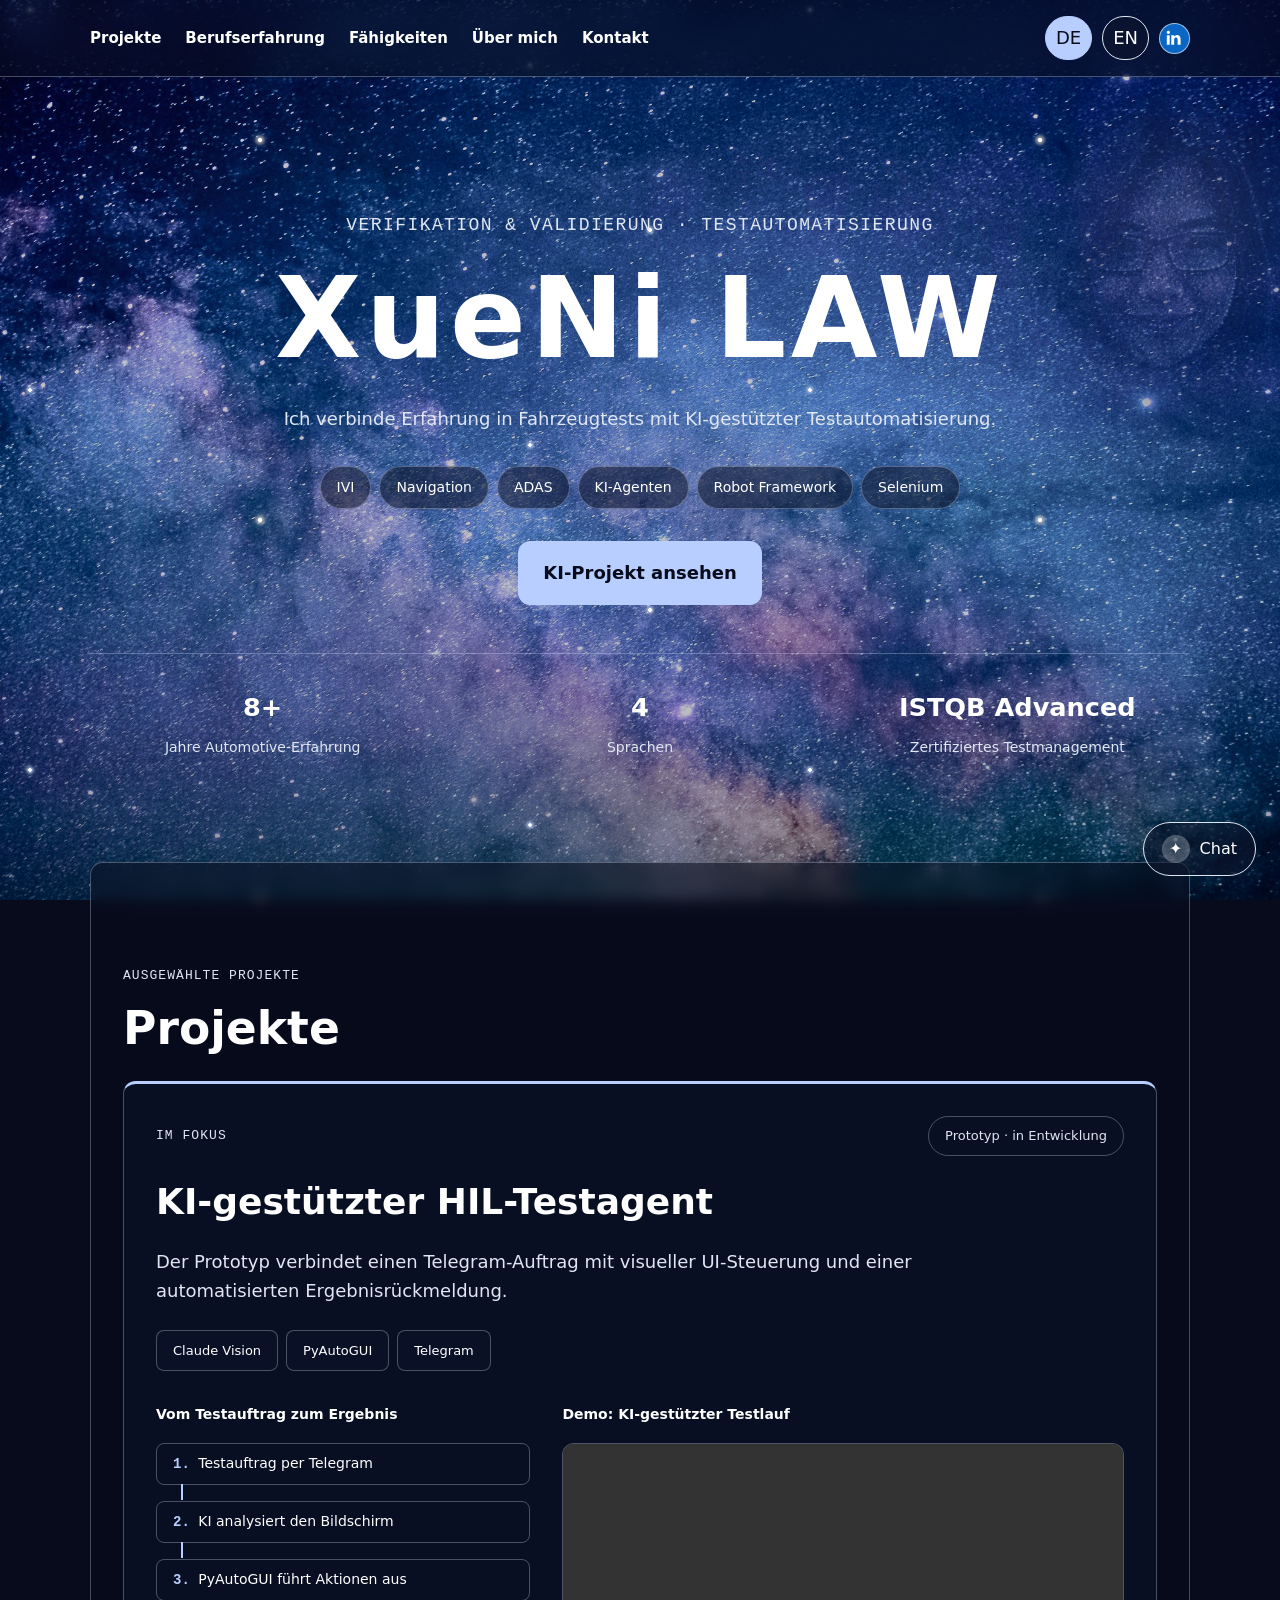
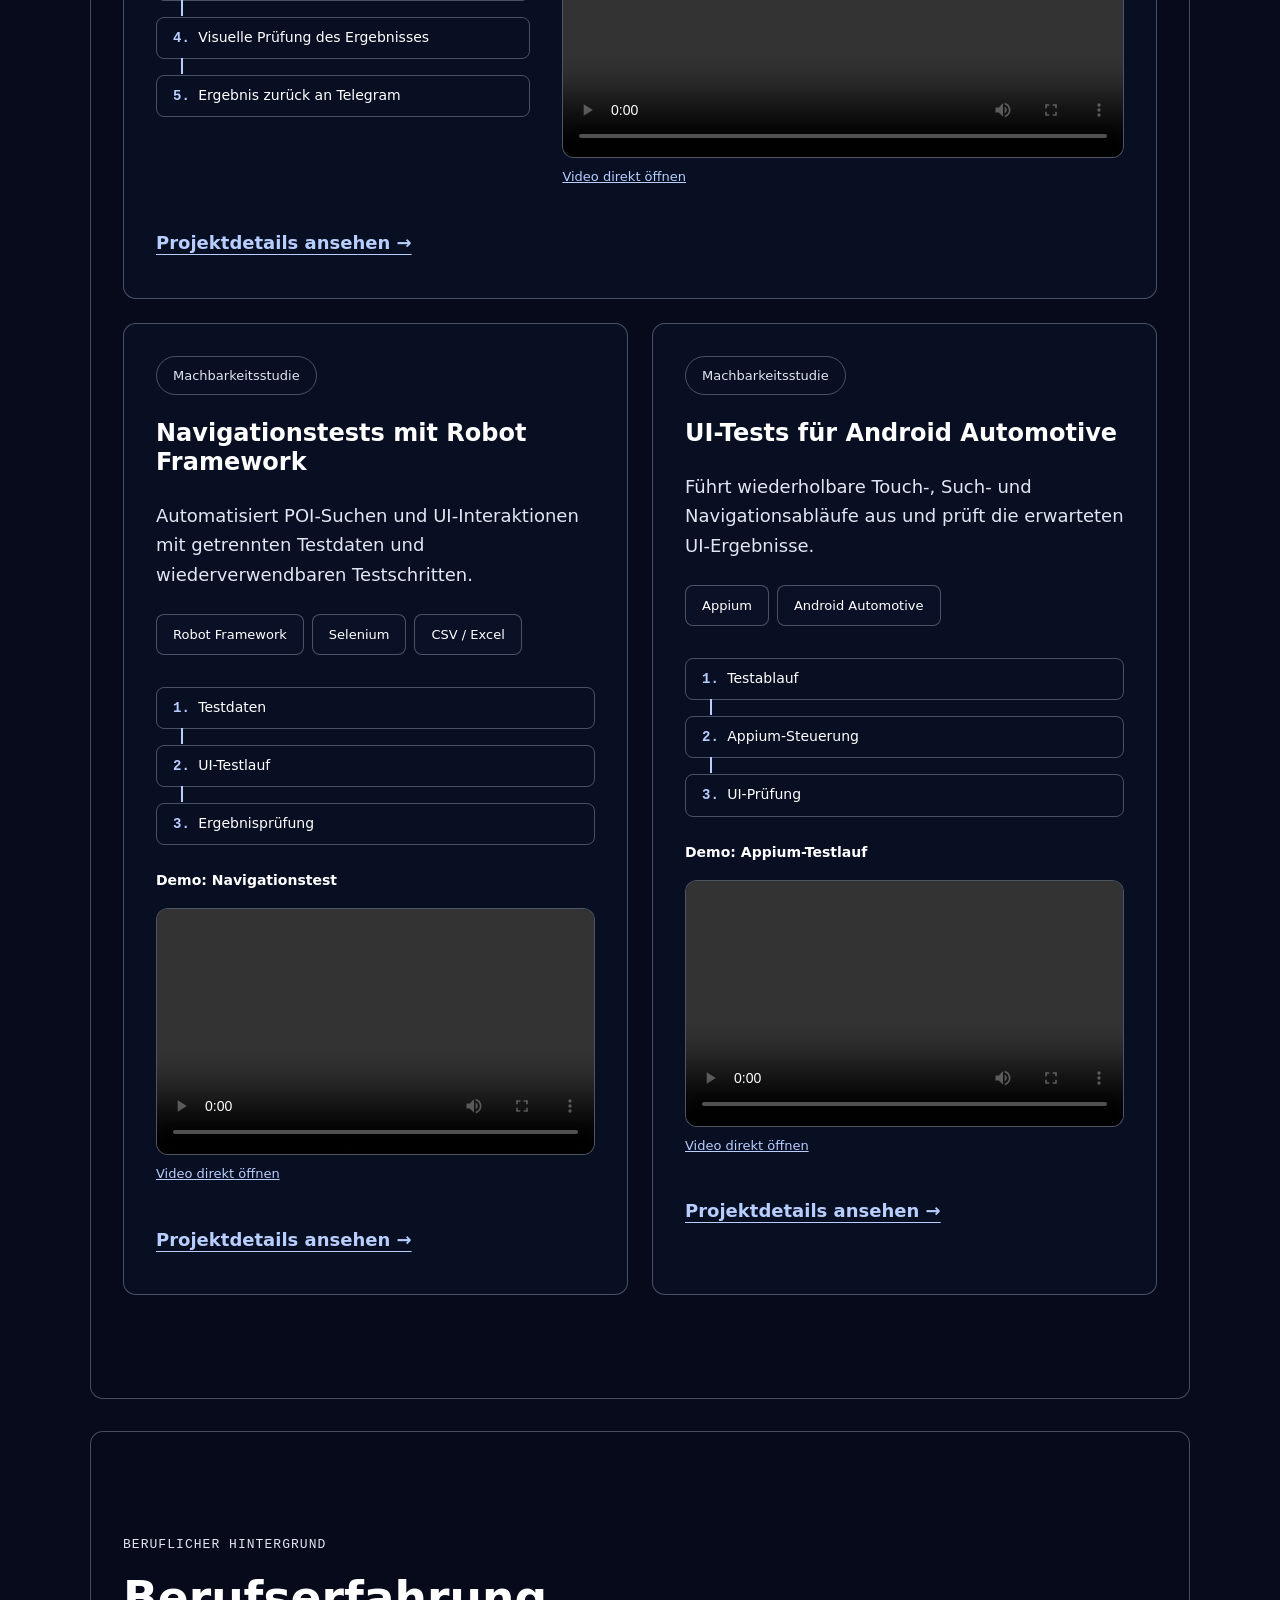
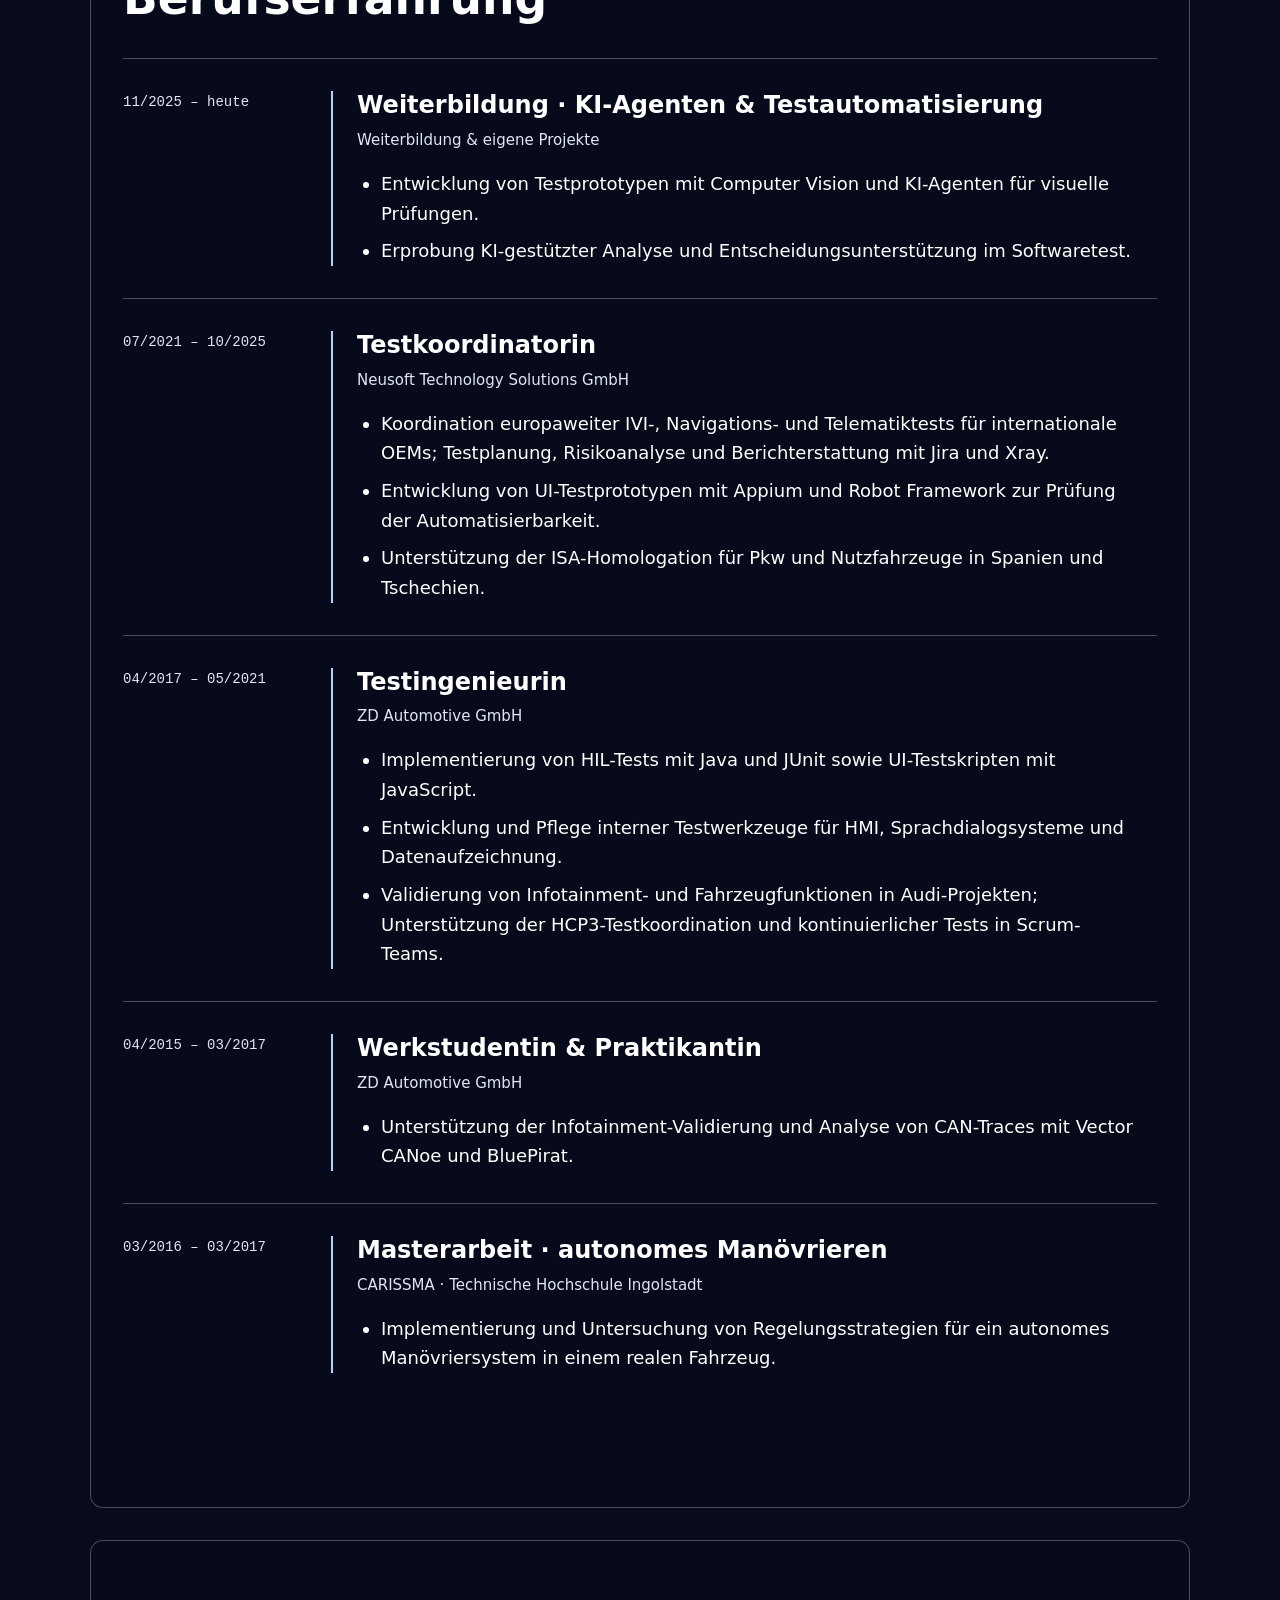
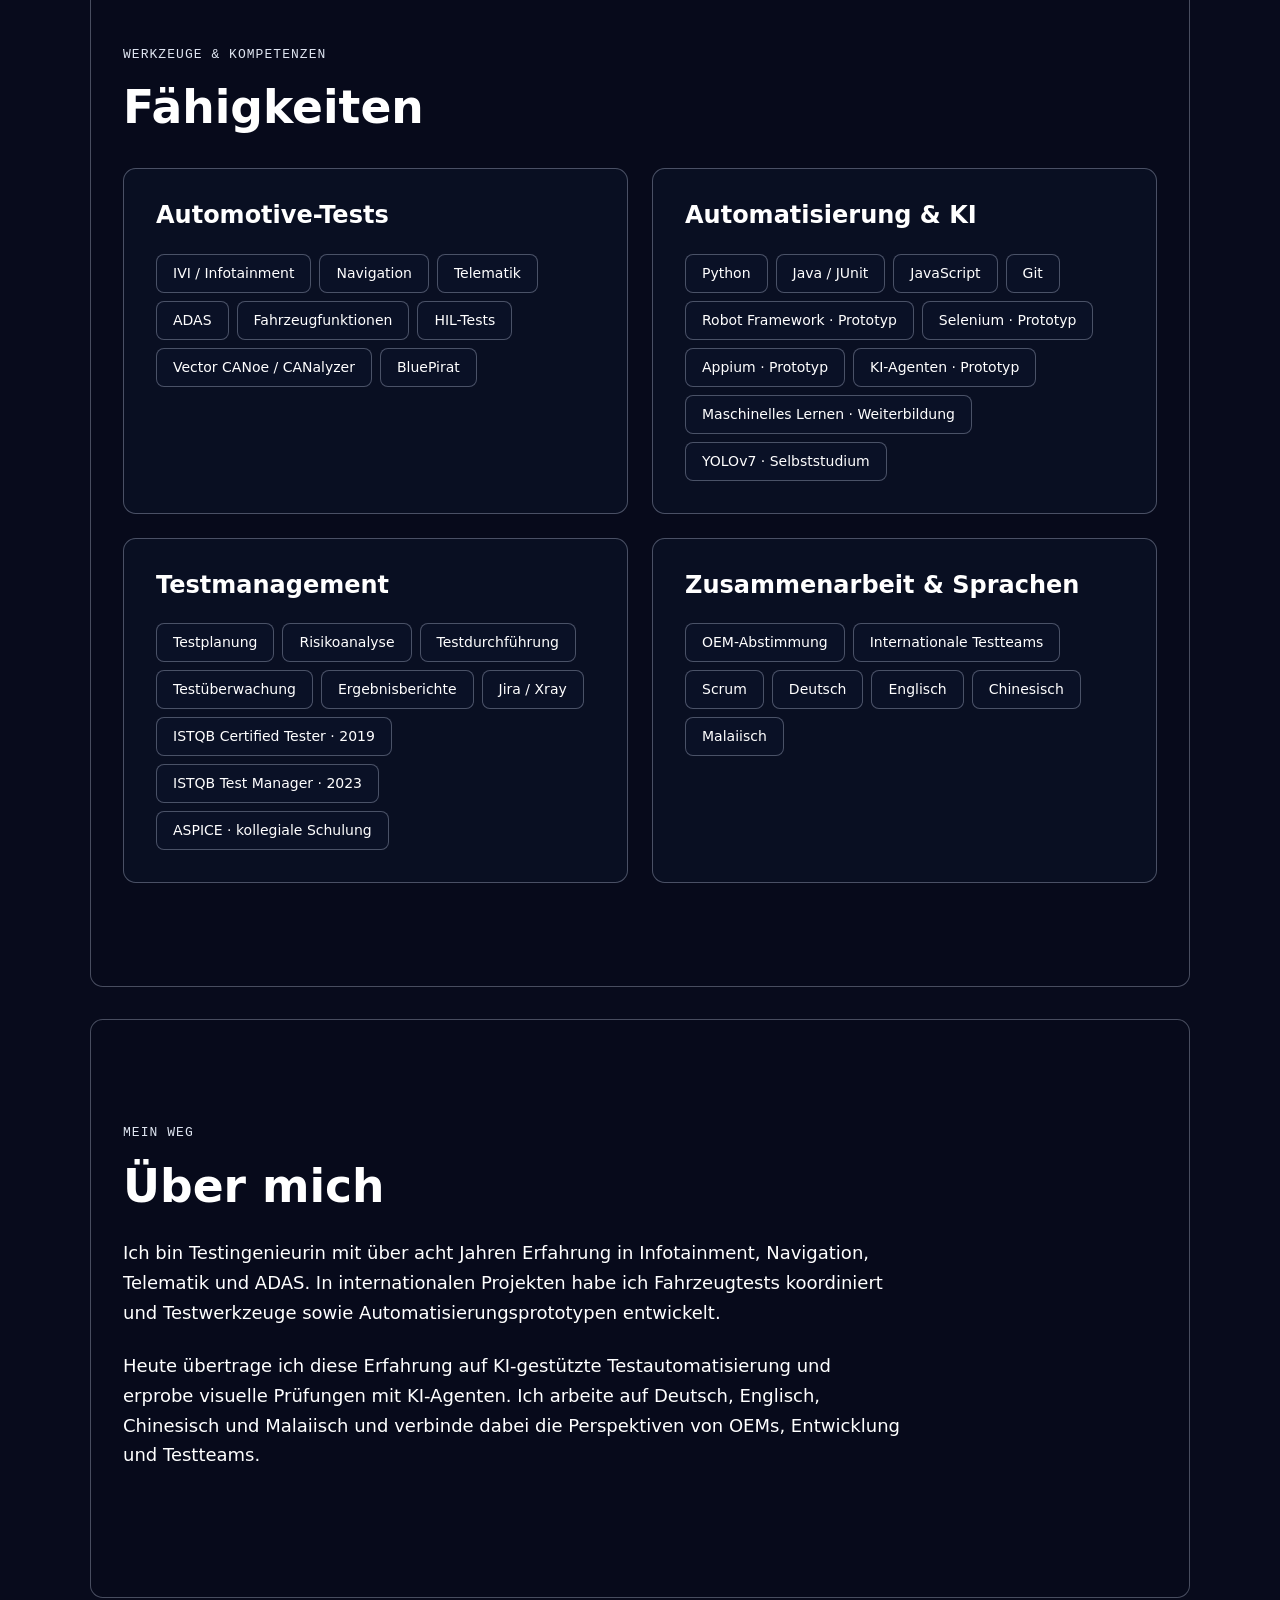
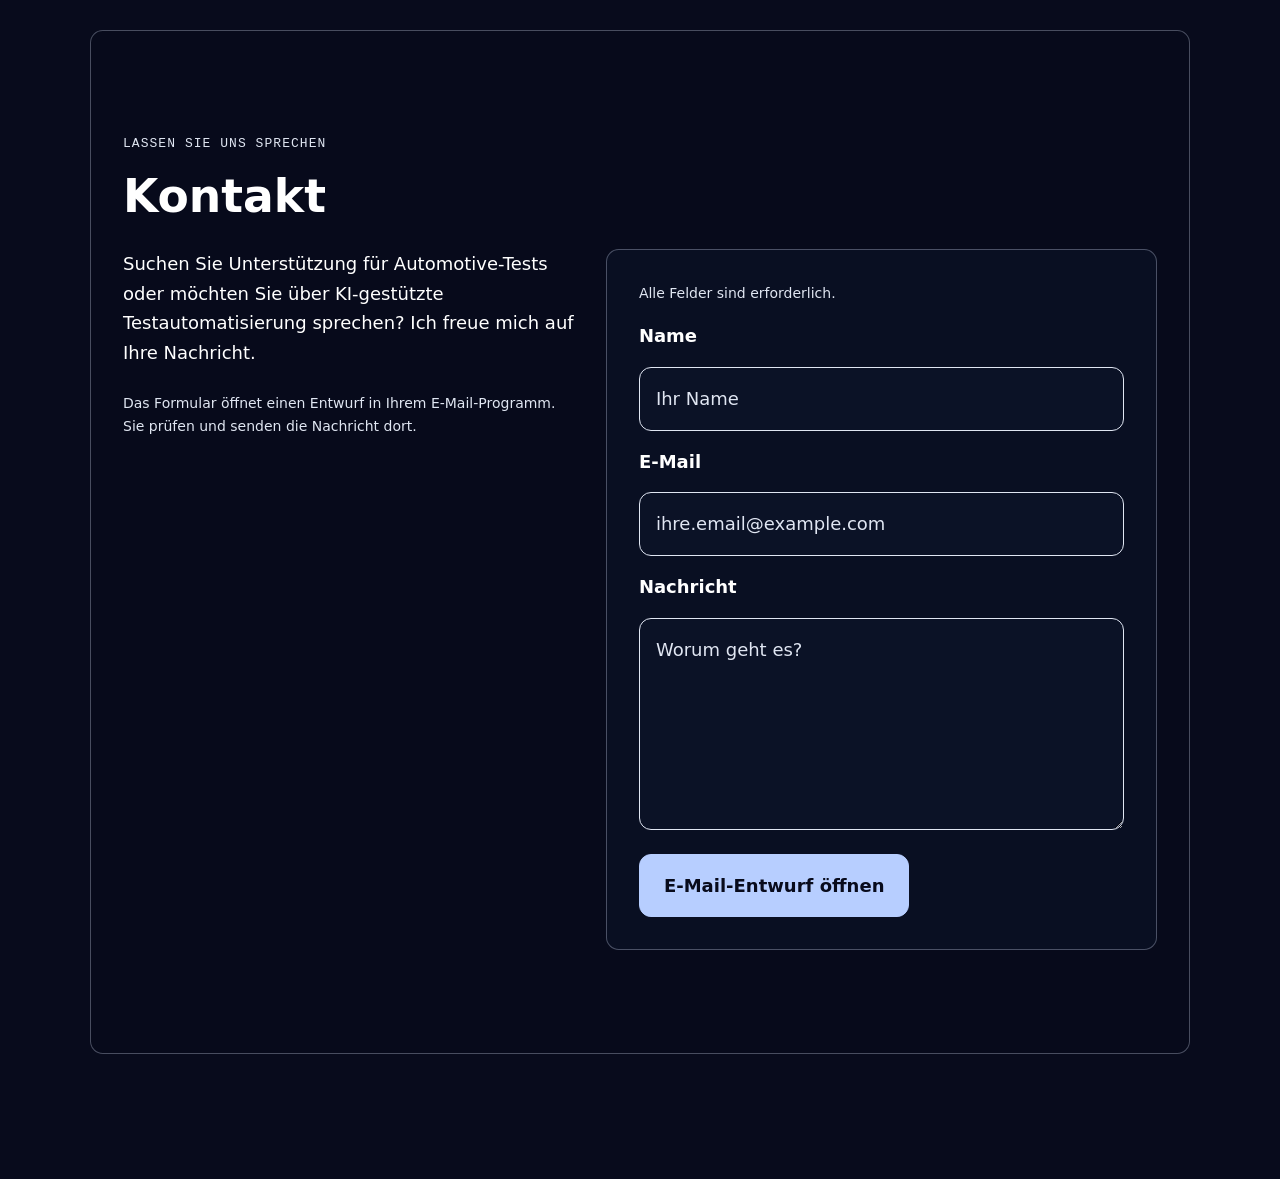
==== commit 5854f7f3: "Refine bilingual projects eyebrow wording" ====
--- a/index.html
+++ b/index.html
@@ -58,7 +58,7 @@
     </header>
 
     <section id="projects" aria-labelledby="projects-heading">
-        <p class="eyebrow" data-de="Praktische Arbeit" data-en="Hands-on work">Praktische Arbeit</p><h2 id="projects-heading" data-de="Projekte" data-en="Projects">Projekte</h2>
+        <p class="eyebrow" data-de="Ausgewählte Projekte" data-en="Selected projects">Ausgewählte Projekte</p><h2 id="projects-heading" data-de="Projekte" data-en="Projects">Projekte</h2>
         <article class="project-card project-card--featured" aria-labelledby="ai-project-title">
             <div class="project-card-top"><p class="eyebrow" data-de="Im Fokus" data-en="Featured">Im Fokus</p><span class="project-status" data-de="Prototyp · in Entwicklung" data-en="Prototype · in development">Prototyp · in Entwicklung</span></div>
             <h3 id="ai-project-title" data-de="KI-gestützter HIL-Testagent" data-en="AI-driven HIL test agent">KI-gestützter HIL-Testagent</h3><p class="project-outcome" data-de="Der Prototyp verbindet einen Telegram-Auftrag mit visueller UI-Steuerung und einer automatisierten Ergebnisrückmeldung." data-en="The prototype connects a Telegram request to visual UI control and automated result feedback.">Der Prototyp verbindet einen Telegram-Auftrag mit visueller UI-Steuerung und einer automatisierten Ergebnisrückmeldung.</p><ul class="project-chips"><li>Claude Vision</li><li>PyAutoGUI</li><li>Telegram</li></ul>
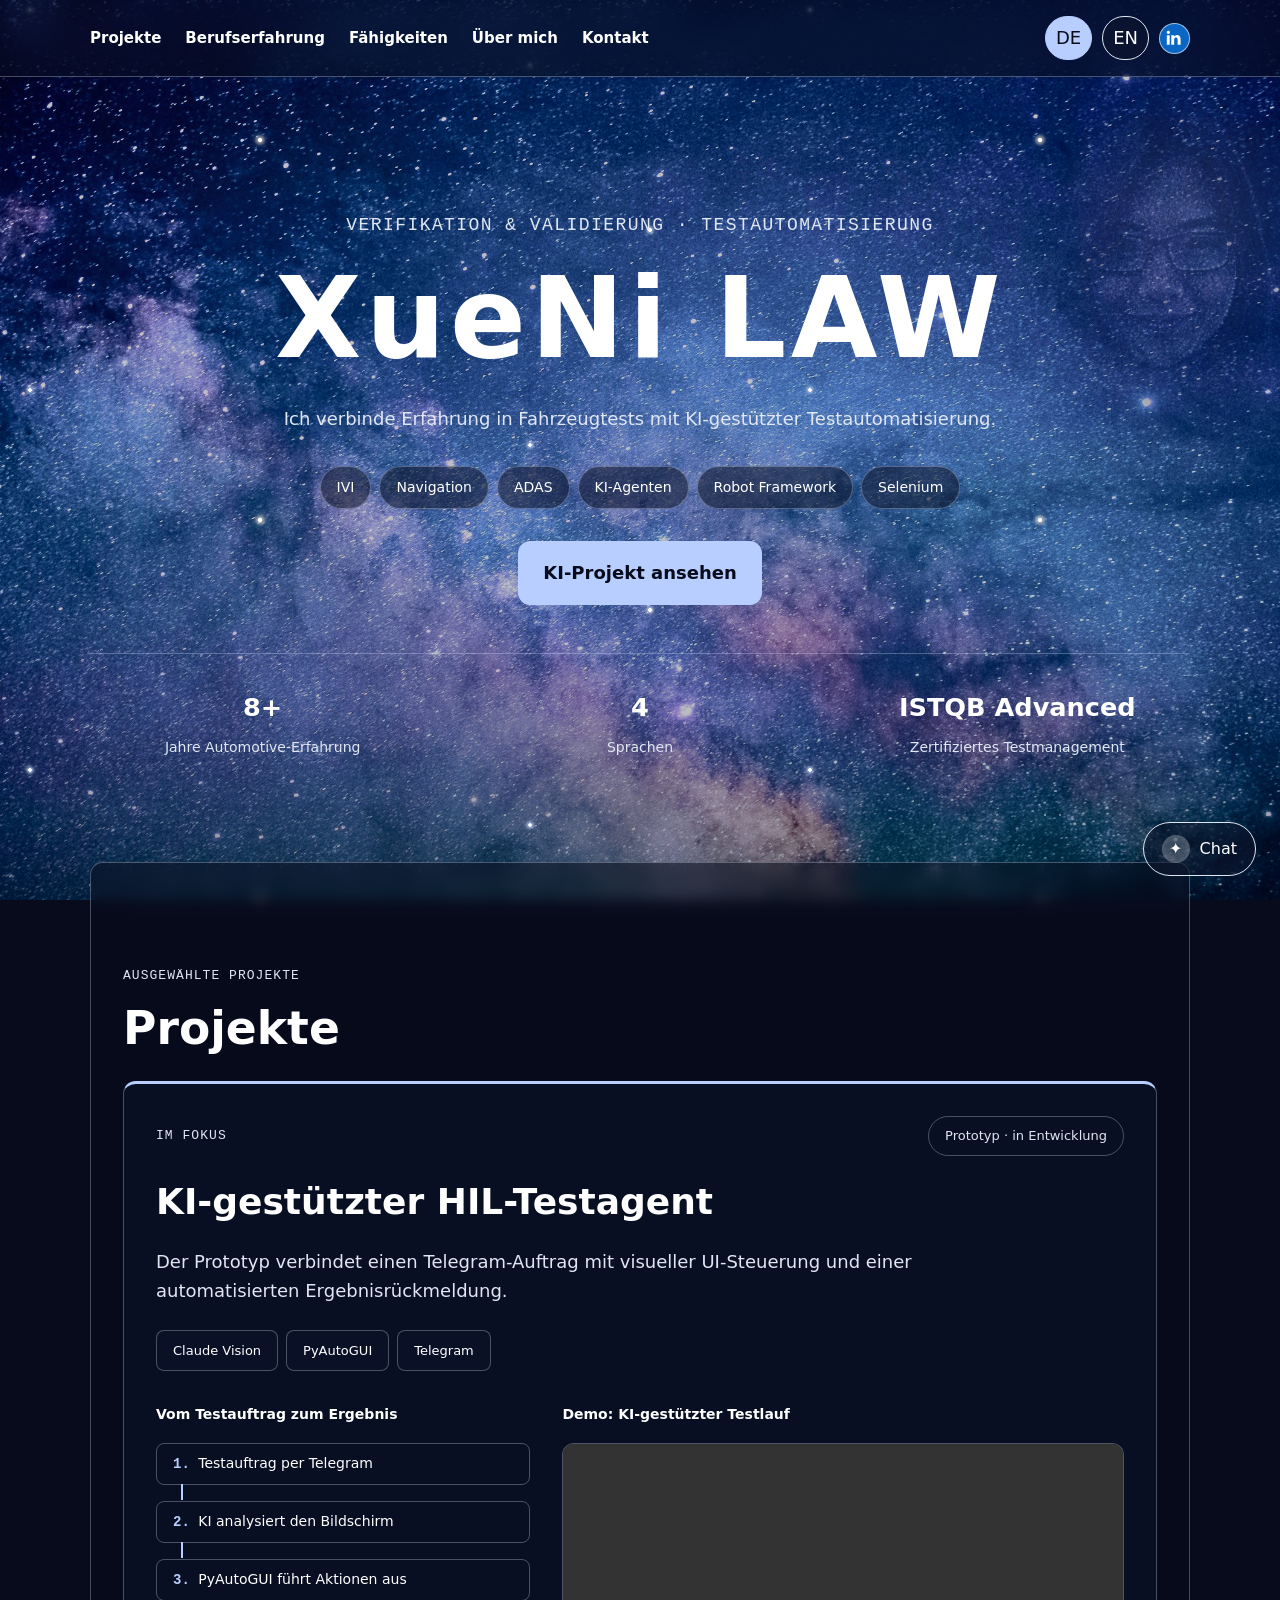
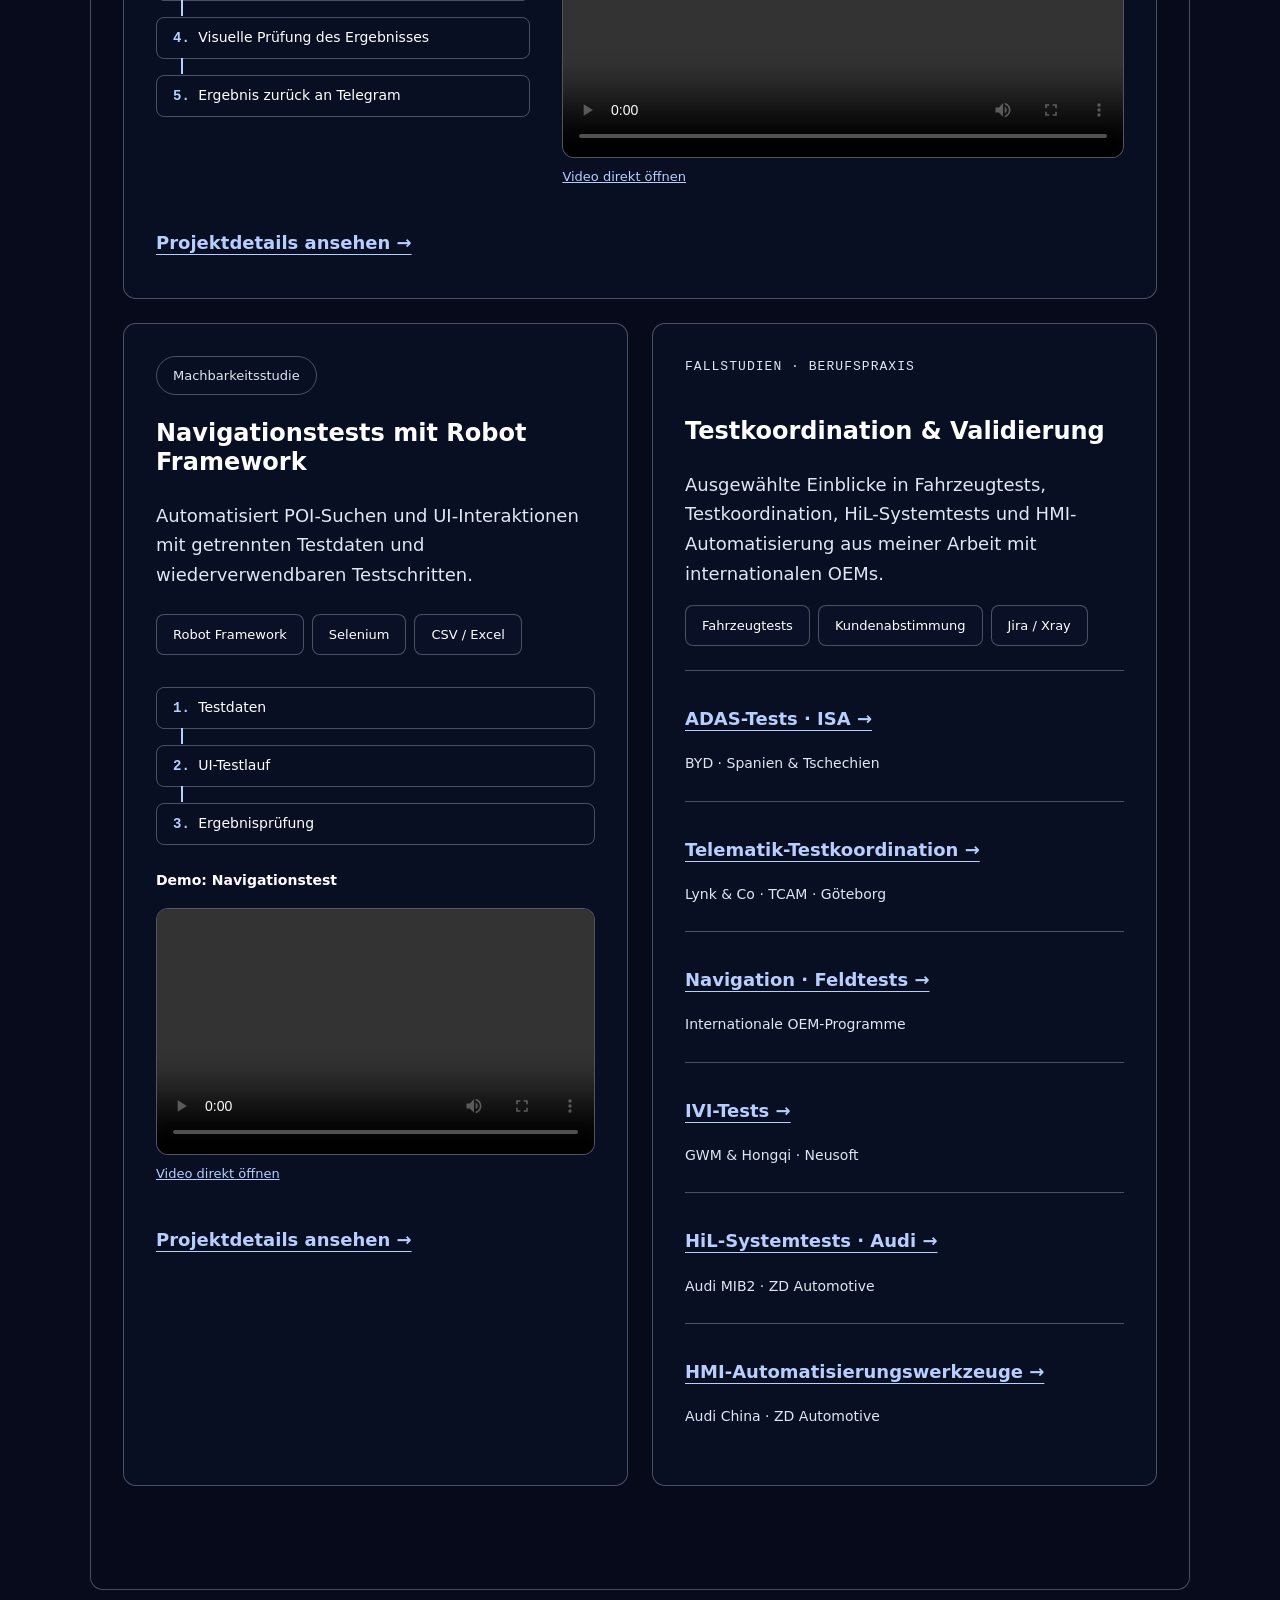
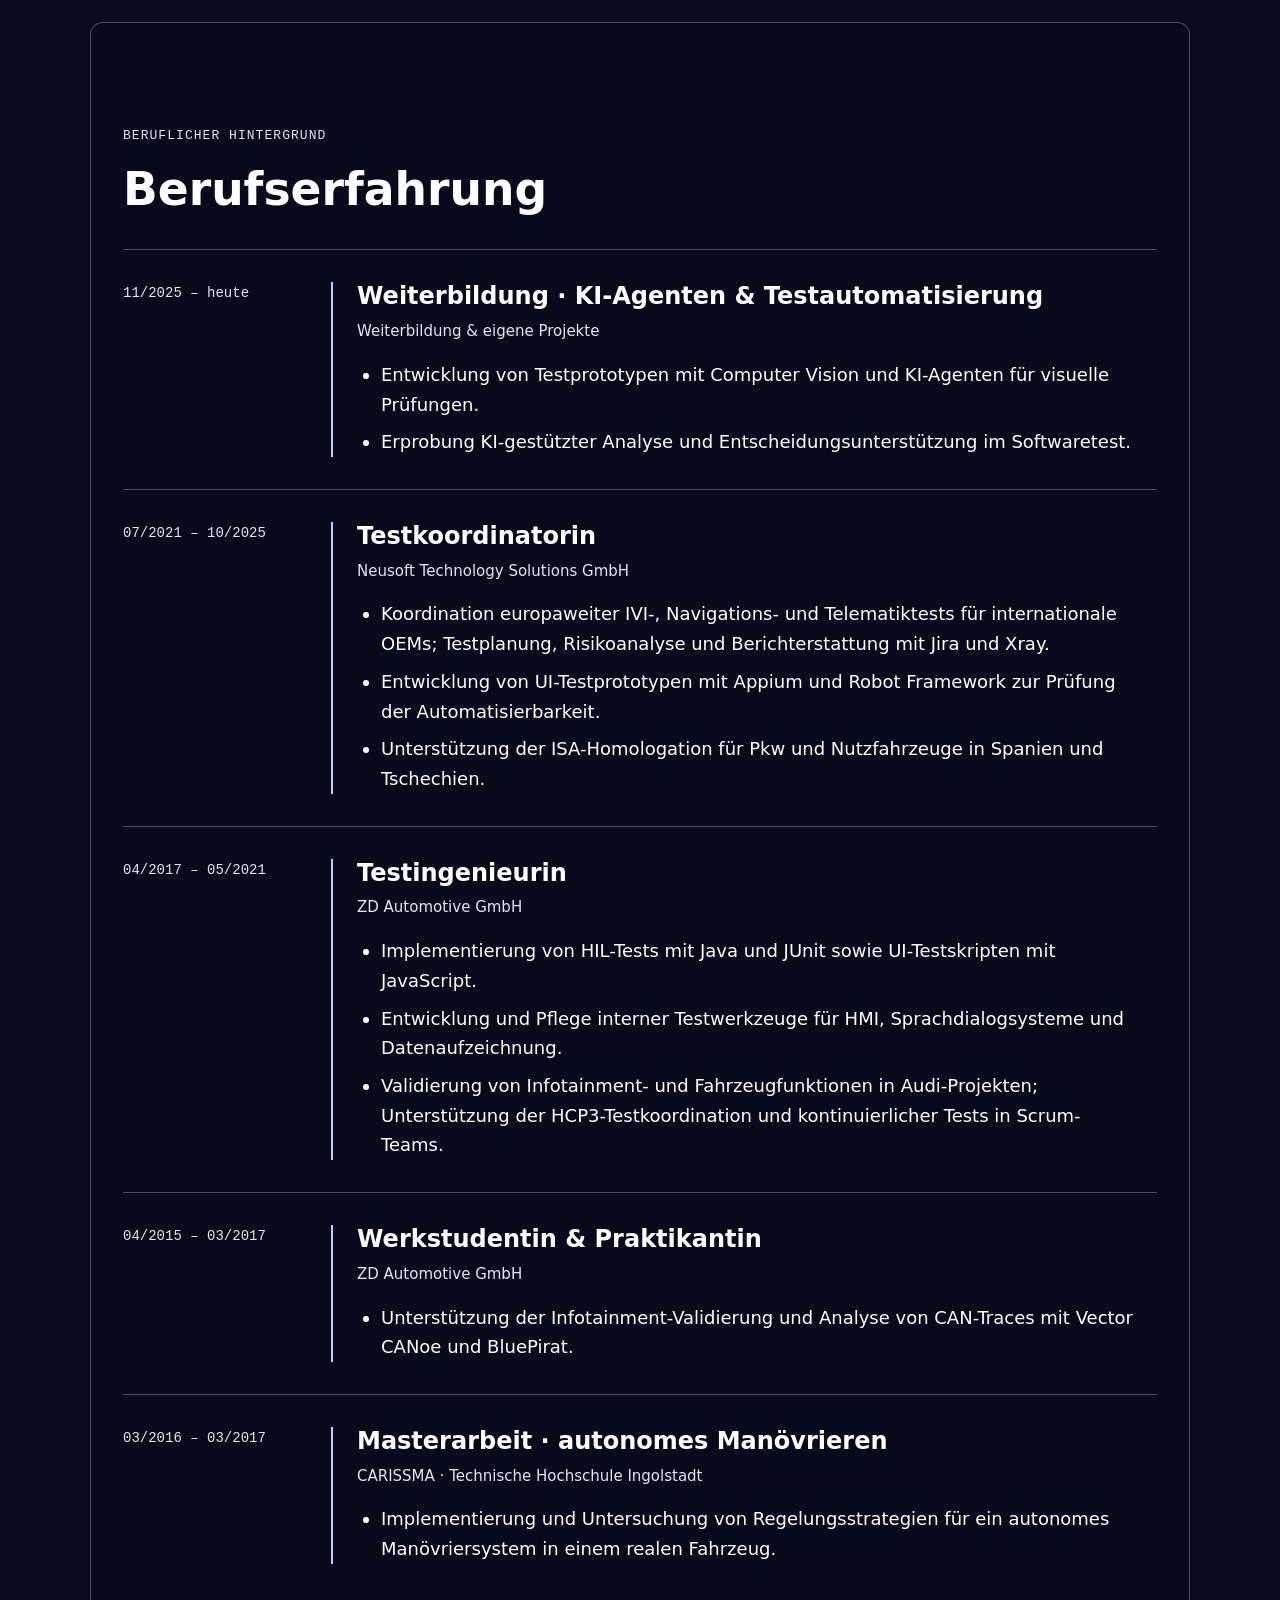
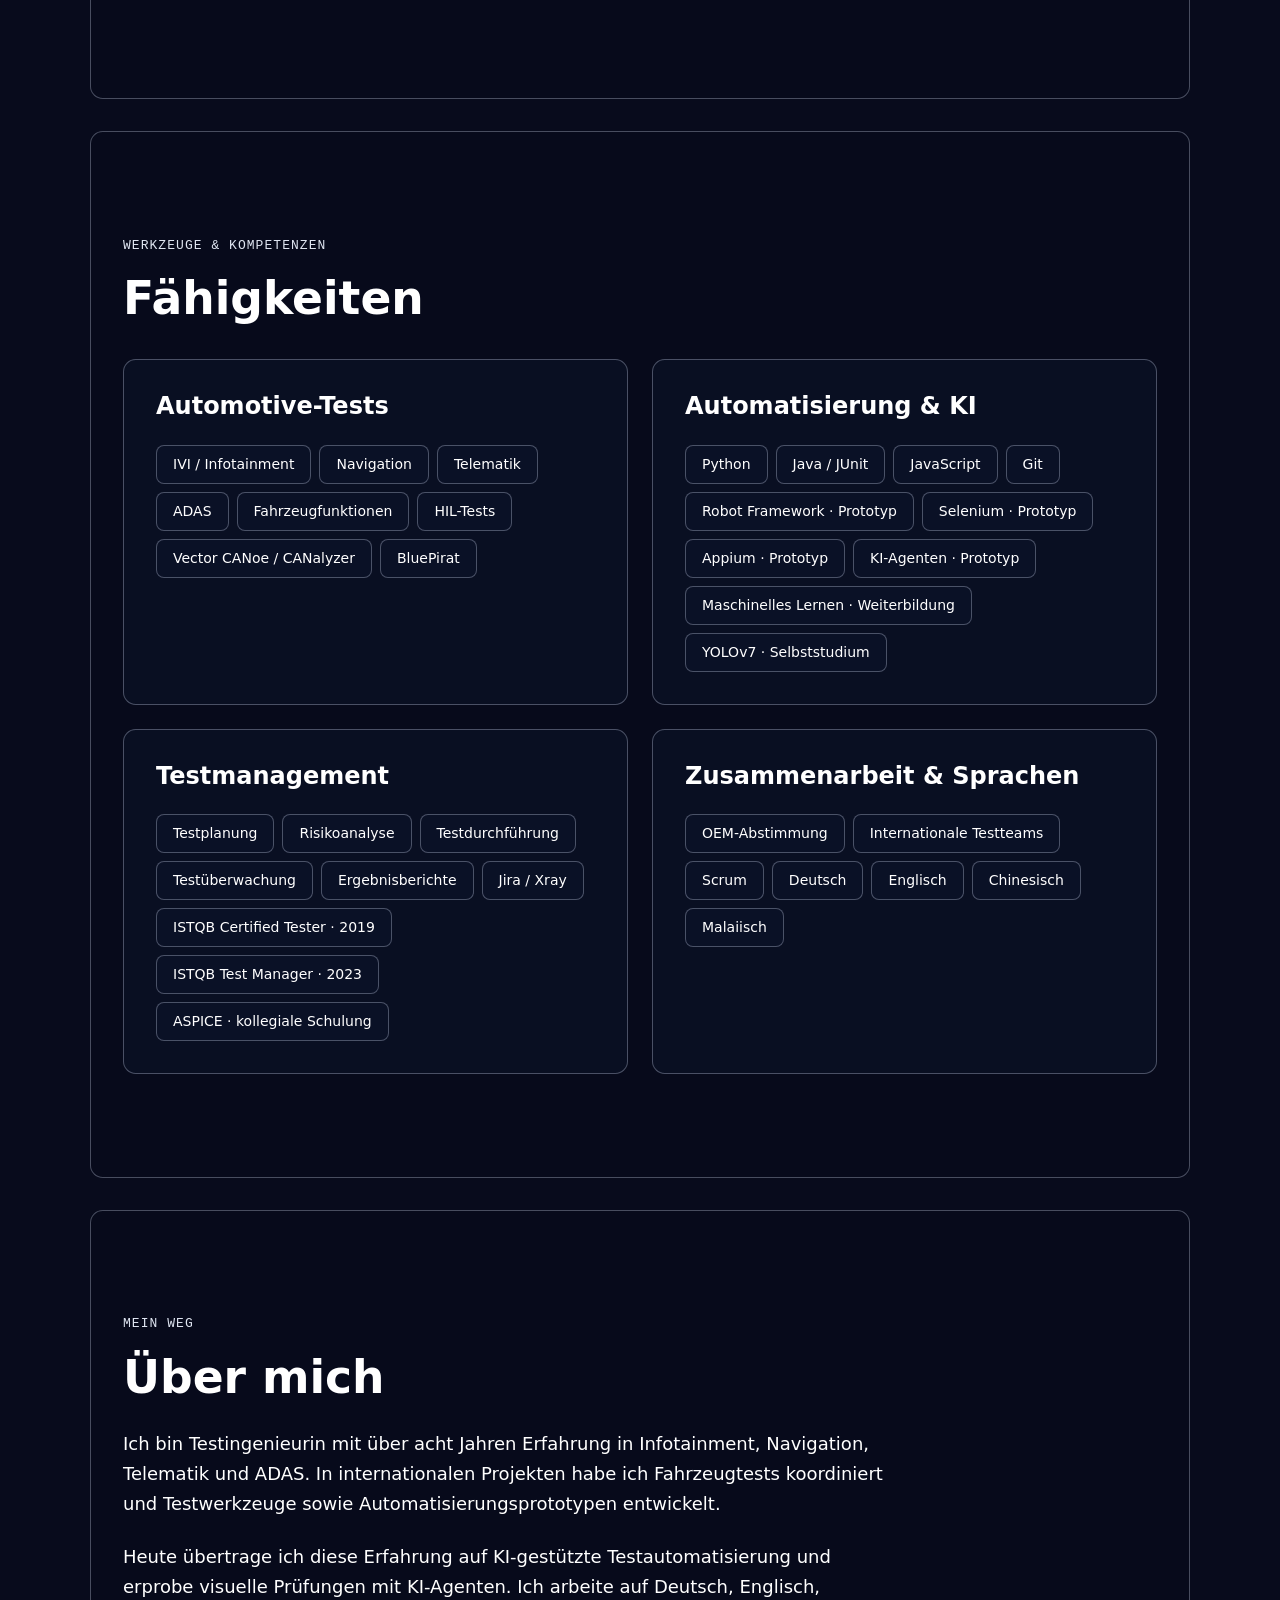
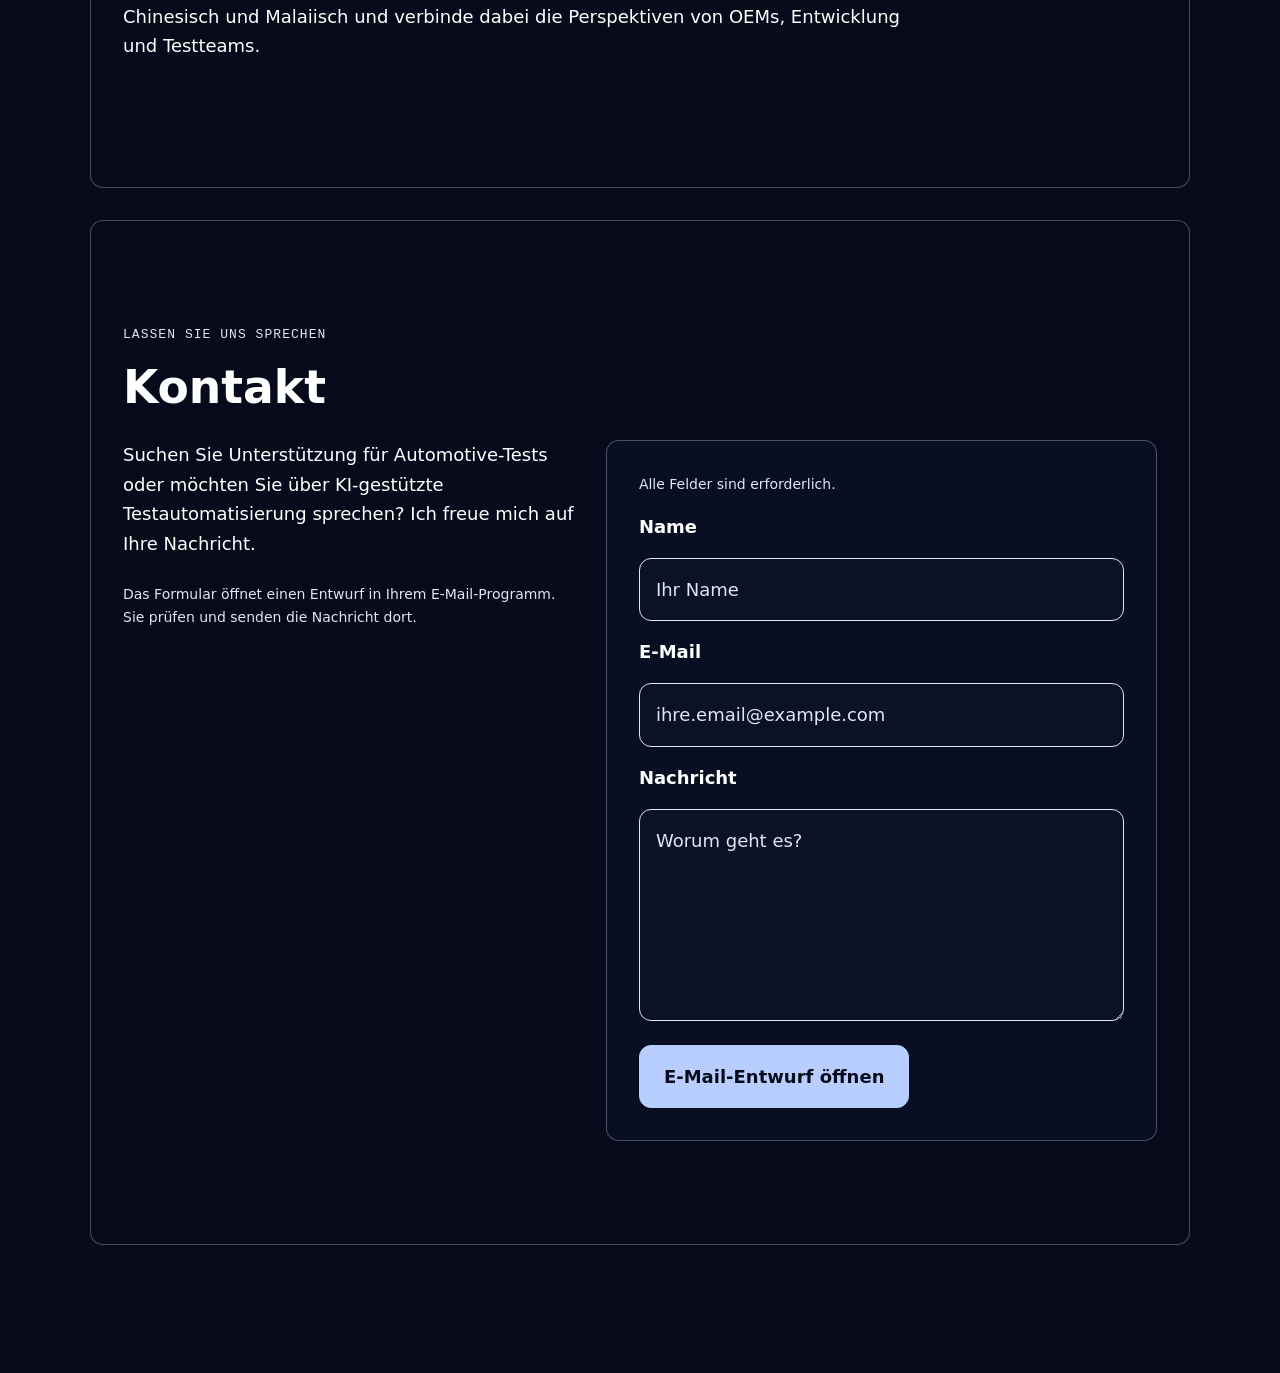
==== commit 31eacb24: "Add six bilingual automotive case studies and overview card" ====
--- a/index.html
+++ b/index.html
@@ -6,7 +6,7 @@
     <meta name="viewport" content="width=device-width, initial-scale=1.0">
     <title data-de="Xueni Law | Automotive-Tests" data-en="Xueni Law | Automotive testing">Xueni Law | Automotive-Tests</title>
     <link rel="icon" type="image/svg+xml" href="assets/favicon.svg?v=2">
-    <link rel="stylesheet" href="style.css?v=20260920-name">
+    <link rel="stylesheet" href="style.css?v=20260924-case-spacing">
 </head>
 
 <body>
@@ -70,7 +70,46 @@
         </article>
         <div class="project-grid">
 <article class="project-card" aria-labelledby="rf-project-title"><span class="project-status" data-de="Machbarkeitsstudie" data-en="Proof of concept">Machbarkeitsstudie</span><h3 id="rf-project-title" data-de="Navigationstests mit Robot Framework" data-en="Navigation tests with Robot Framework">Navigationstests mit Robot Framework</h3><p class="project-outcome" data-de="Automatisiert POI-Suchen und UI-Interaktionen mit getrennten Testdaten und wiederverwendbaren Testschritten." data-en="Automates POI searches and UI interactions using separate test data and reusable test steps.">Automatisiert POI-Suchen und UI-Interaktionen mit getrennten Testdaten und wiederverwendbaren Testschritten.</p><ul class="project-chips"><li>Robot Framework</li><li>Selenium</li><li>CSV / Excel</li></ul><ol class="project-workflow"><li data-de="Testdaten" data-en="Test data">Testdaten</li><li data-de="UI-Testlauf" data-en="UI test run">UI-Testlauf</li><li data-de="Ergebnisprüfung" data-en="Result verification">Ergebnisprüfung</li></ol><figure class="project-demo"><figcaption data-de="Demo: Navigationstest" data-en="Demo: navigation test">Demo: Navigationstest</figcaption><video controls playsinline preload="metadata" aria-label="Demo: Navigationstest" data-aria-label-de="Demo: Navigationstest" data-aria-label-en="Demo: navigation test"><source src="video/RF_Map_Demo.mp4" type="video/mp4"><p data-de="Ihr Browser unterstützt dieses Video nicht." data-en="Your browser does not support this video.">Ihr Browser unterstützt dieses Video nicht.</p></video><a href="video/RF_Map_Demo.mp4" data-de="Video direkt öffnen" data-en="Open video directly">Video direkt öffnen</a></figure><div class="project-links"><a href="poc_rf.html" data-de="Projektdetails ansehen →" data-en="View project details →">Projektdetails ansehen →</a></div></article>
-<article class="project-card" aria-labelledby="appium-project-title"><span class="project-status" data-de="Machbarkeitsstudie" data-en="Proof of concept">Machbarkeitsstudie</span><h3 id="appium-project-title" data-de="UI-Tests für Android Automotive" data-en="UI tests for Android Automotive">UI-Tests für Android Automotive</h3><p class="project-outcome" data-de="Führt wiederholbare Touch-, Such- und Navigationsabläufe aus und prüft die erwarteten UI-Ergebnisse." data-en="Runs repeatable touch, search and navigation flows and checks the expected UI results.">Führt wiederholbare Touch-, Such- und Navigationsabläufe aus und prüft die erwarteten UI-Ergebnisse.</p><ul class="project-chips"><li>Appium</li><li>Android Automotive</li></ul><ol class="project-workflow"><li data-de="Testablauf" data-en="Test scenario">Testablauf</li><li data-de="Appium-Steuerung" data-en="Appium control">Appium-Steuerung</li><li data-de="UI-Prüfung" data-en="UI verification">UI-Prüfung</li></ol><figure class="project-demo"><figcaption data-de="Demo: Appium-Testlauf" data-en="Demo: Appium test run">Demo: Appium-Testlauf</figcaption><video controls playsinline preload="metadata" aria-label="Demo: Appium-Testlauf" data-aria-label-de="Demo: Appium-Testlauf" data-aria-label-en="Demo: Appium test run"><source src="video/UI_TA_Appium_Demo_AndroidA.mp4" type="video/mp4"><p data-de="Ihr Browser unterstützt dieses Video nicht." data-en="Your browser does not support this video.">Ihr Browser unterstützt dieses Video nicht.</p></video><a href="video/UI_TA_Appium_Demo_AndroidA.mp4" data-de="Video direkt öffnen" data-en="Open video directly">Video direkt öffnen</a></figure><div class="project-links"><a href="poc.html" data-de="Projektdetails ansehen →" data-en="View project details →">Projektdetails ansehen →</a></div></article>
+            <!-- CASE-STUDY OVERVIEW: add another <li> to .case-study-links and copy
+                 a detail page for a new case. Update both languages and the URL.
+                 Keep the two technical prototype cards unchanged. -->
+            <article class="project-card case-study-card" aria-labelledby="coordination-title">
+                <p class="eyebrow" data-de="Fallstudien · Berufspraxis" data-en="Case studies · Professional experience">Fallstudien · Berufspraxis</p>
+                <h3 id="coordination-title" data-de="Testkoordination &amp; Validierung" data-en="Test coordination &amp; Validation">Testkoordination &amp; Validierung</h3>
+                <p class="project-outcome" data-de="Ausgewählte Einblicke in Fahrzeugtests, Testkoordination, HiL-Systemtests und HMI-Automatisierung aus meiner Arbeit mit internationalen OEMs." data-en="Selected examples of vehicle testing, test coordination, HiL system testing and HMI automation from my work with international OEMs.">Ausgewählte Einblicke in Fahrzeugtests, Testkoordination, HiL-Systemtests und HMI-Automatisierung aus meiner Arbeit mit internationalen OEMs.</p>
+                <ul class="project-chips">
+                <li data-de="Fahrzeugtests" data-en="Vehicle testing">Fahrzeugtests</li>
+                <li data-de="Kundenabstimmung" data-en="Customer alignment">Kundenabstimmung</li>
+                    <li>Jira / Xray</li>
+                </ul>
+                <ul class="case-study-links">
+                    <li>
+                <a href="case-study-1.html" data-de="ADAS-Tests · ISA →" data-en="ADAS testing · ISA →">ADAS-Tests · ISA →</a>
+                <p data-de="BYD · Spanien &amp; Tschechien" data-en="BYD · Spain &amp; Czech Republic">BYD · Spanien &amp; Tschechien</p>
+                    </li>
+                    <li>
+                <a href="case-study-2.html" data-de="Telematik-Testkoordination →" data-en="Telematics test coordination →">Telematik-Testkoordination →</a>
+                <p data-de="Lynk &amp; Co · TCAM · Göteborg" data-en="Lynk &amp; Co · TCAM · Gothenburg">Lynk &amp; Co · TCAM · Göteborg</p>
+                    </li>
+                    <li>
+                <a href="case-study-3.html" data-de="Navigation · Feldtests →" data-en="Navigation field testing →">Navigation · Feldtests →</a>
+                <p data-de="Internationale OEM-Programme" data-en="International OEM programmes">Internationale OEM-Programme</p>
+                    </li>
+                    <li>
+                <a href="case-study-4.html" data-de="IVI-Tests →" data-en="IVI testing →">IVI-Tests →</a>
+                <p data-de="GWM &amp; Hongqi · Neusoft" data-en="GWM &amp; Hongqi · Neusoft">GWM &amp; Hongqi · Neusoft</p>
+                    </li>
+                    <li>
+                <a href="case-study-5.html" data-de="HiL-Systemtests · Audi →" data-en="HiL system testing · Audi →">HiL-Systemtests · Audi →</a>
+                <p data-de="Audi MIB2 · ZD Automotive" data-en="Audi MIB2 · ZD Automotive">Audi MIB2 · ZD Automotive</p>
+                    </li>
+                    <li>
+                <a href="case-study-6.html" data-de="HMI-Automatisierungswerkzeuge →" data-en="HMI automation tools →">HMI-Automatisierungswerkzeuge →</a>
+                <p data-de="Audi China · ZD Automotive" data-en="Audi China · ZD Automotive">Audi China · ZD Automotive</p>
+                    </li>
+                </ul>
+            </article>
+            <!-- CASE-STUDY OVERVIEW END -->
         </div>
     </section>
 
--- a/style.css
+++ b/style.css
@@ -1411,3 +1411,122 @@
 .chat-panel {
     background: rgba(8, 11, 28, 0.95);
 }
+
+
+/* Reusable case-study card and coordination diagram; no fixed scope-chip count. */
+.case-study-card {
+    display: flex;
+    flex-direction: column;
+}
+
+/* Keep the overview chips close to the introductory sentence. */
+.case-study-card .project-outcome { margin-bottom: 0; }
+.case-study-card .project-chips { margin-block: var(--space-2) var(--space-3); }
+
+.case-study-card .project-links { margin-top: auto; padding-top: var(--space-3); }
+
+.case-study-flow { width: 100%; }
+
+.case-study-lanes {
+    list-style: none;
+    margin: var(--space-2) 0;
+    padding: 0;
+}
+
+.case-study-lanes li {
+    position: relative;
+    display: grid;
+    grid-template-columns: minmax(0, 1fr) minmax(0, 1.2fr);
+    align-items: center;
+    gap: var(--space-2);
+    margin-bottom: var(--space-4);
+    padding: var(--space-2);
+    border: var(--card-border);
+    border-radius: 0.75rem;
+    background: var(--color-surface);
+    font-size: 0.875rem;
+    line-height: 1.5;
+    overflow-wrap: anywhere;
+}
+
+.case-study-lanes li:last-child { margin-bottom: 0; }
+
+.case-study-lanes li:not(:last-child)::after {
+    content: "↕";
+    position: absolute;
+    top: 100%;
+    left: 50%;
+    transform: translateX(-50%);
+    color: var(--color-accent);
+    line-height: var(--space-4);
+    font-size: 1.25rem;
+}
+
+.case-study-lanes span,
+.case-study-flow-note { color: var(--color-muted); }
+
+.case-study-flow-note { margin-top: var(--space-2); font-size: 0.8125rem; }
+
+@media (max-width: 480px) {
+    .case-study-lanes li { grid-template-columns: 1fr; gap: var(--space-1); }
+}
+
+
+/* Repeatable case-study detail blocks and content-defined stats. */
+.case-study-section {
+    margin-top: var(--space-4);
+    padding-top: var(--space-3);
+    border-top: var(--card-border);
+}
+
+.case-study-section h2 { margin-top: 0; }
+.case-study-section ul { max-width: var(--paragraph-width); }
+
+.case-study-stats {
+    display: grid;
+    grid-template-columns: repeat(auto-fit, minmax(min(100%, 14rem), 1fr));
+    gap: var(--space-2);
+    margin: var(--space-4) 0;
+}
+
+.case-study-stat {
+    padding: var(--space-3);
+    border: var(--card-border);
+    border-radius: var(--card-radius);
+    background: var(--color-surface);
+}
+
+.case-study-stat dt { color: var(--color-muted); font-size: 0.875rem; }
+.case-study-stat dd { margin: var(--space-1) 0 0; font-weight: 600; }
+.case-study-detail .case-study-flow { max-width: 900px; margin-inline: auto; }
+.case-study-detail .case-study-lanes li { padding: var(--space-3); font-size: 1rem; }
+.case-study-detail figcaption { font-weight: 600; margin-bottom: var(--space-3); }
+
+
+/* Extend the overview by adding content-defined case links. */
+.case-study-links {
+    list-style: none;
+    padding: 0;
+    margin: 0;
+}
+
+.case-study-links li {
+    margin: 0;
+    padding-block: var(--space-3);
+    border-top: var(--card-border);
+}
+
+.case-study-links a {
+    display: block;
+    padding-block: var(--space-1);
+    font-weight: 600;
+    text-underline-offset: 0.25em;
+}
+
+.case-study-links p {
+    margin: var(--space-1) 0 0;
+    color: var(--color-muted);
+    font-size: 0.875rem;
+}
+
+#coordination-title { scroll-margin-top: var(--space-4); }
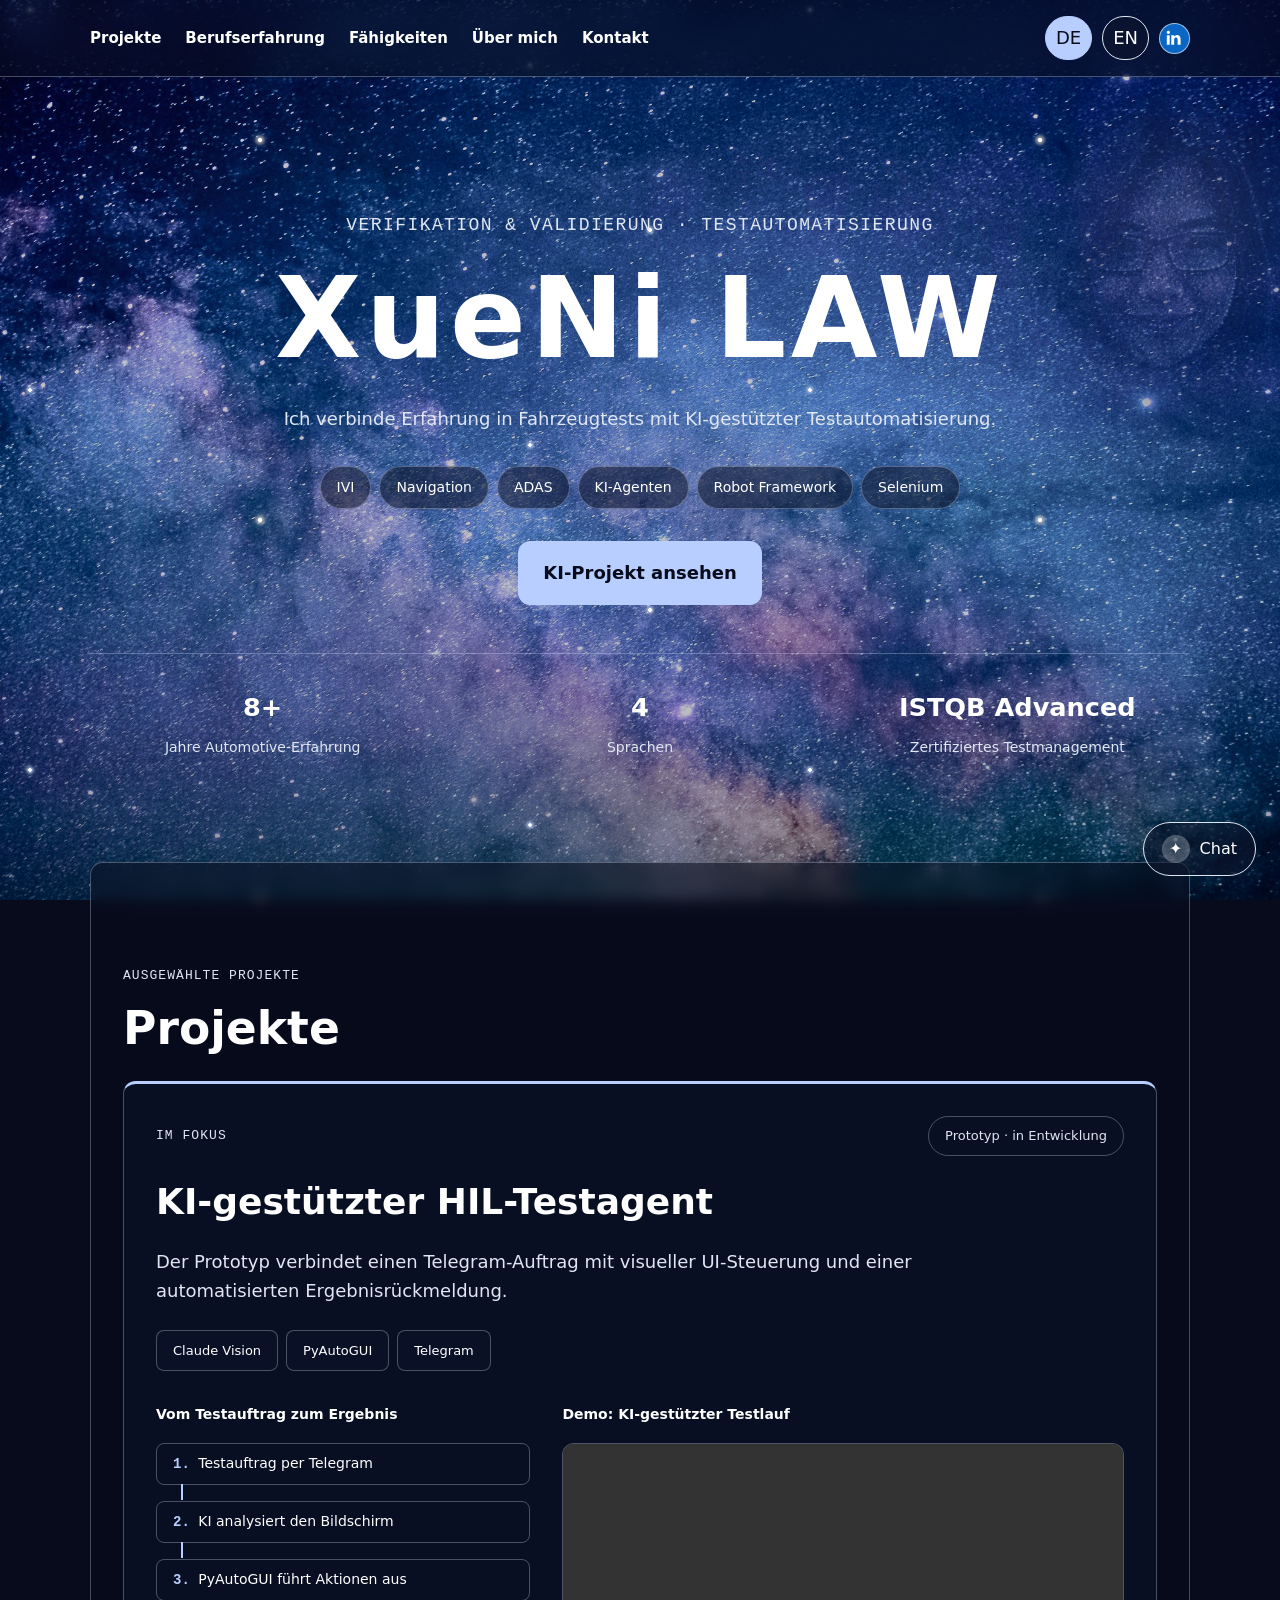
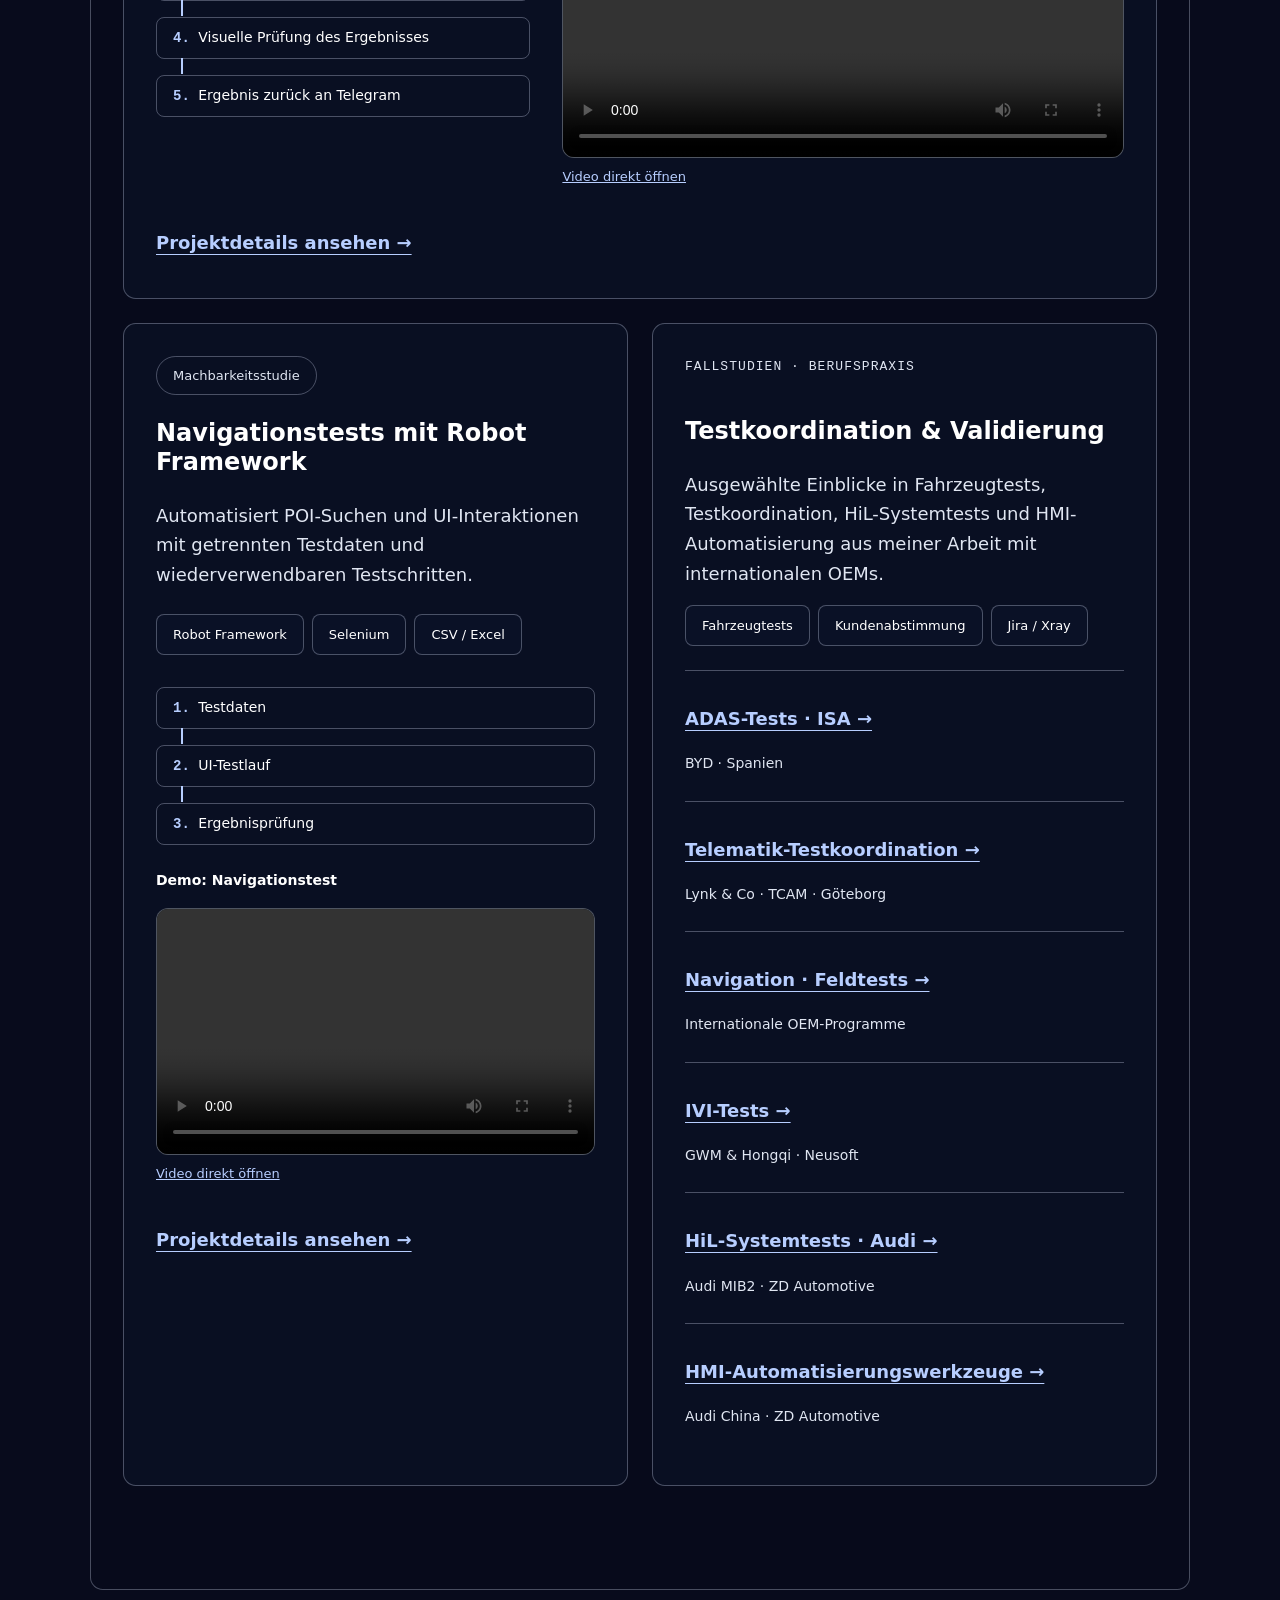
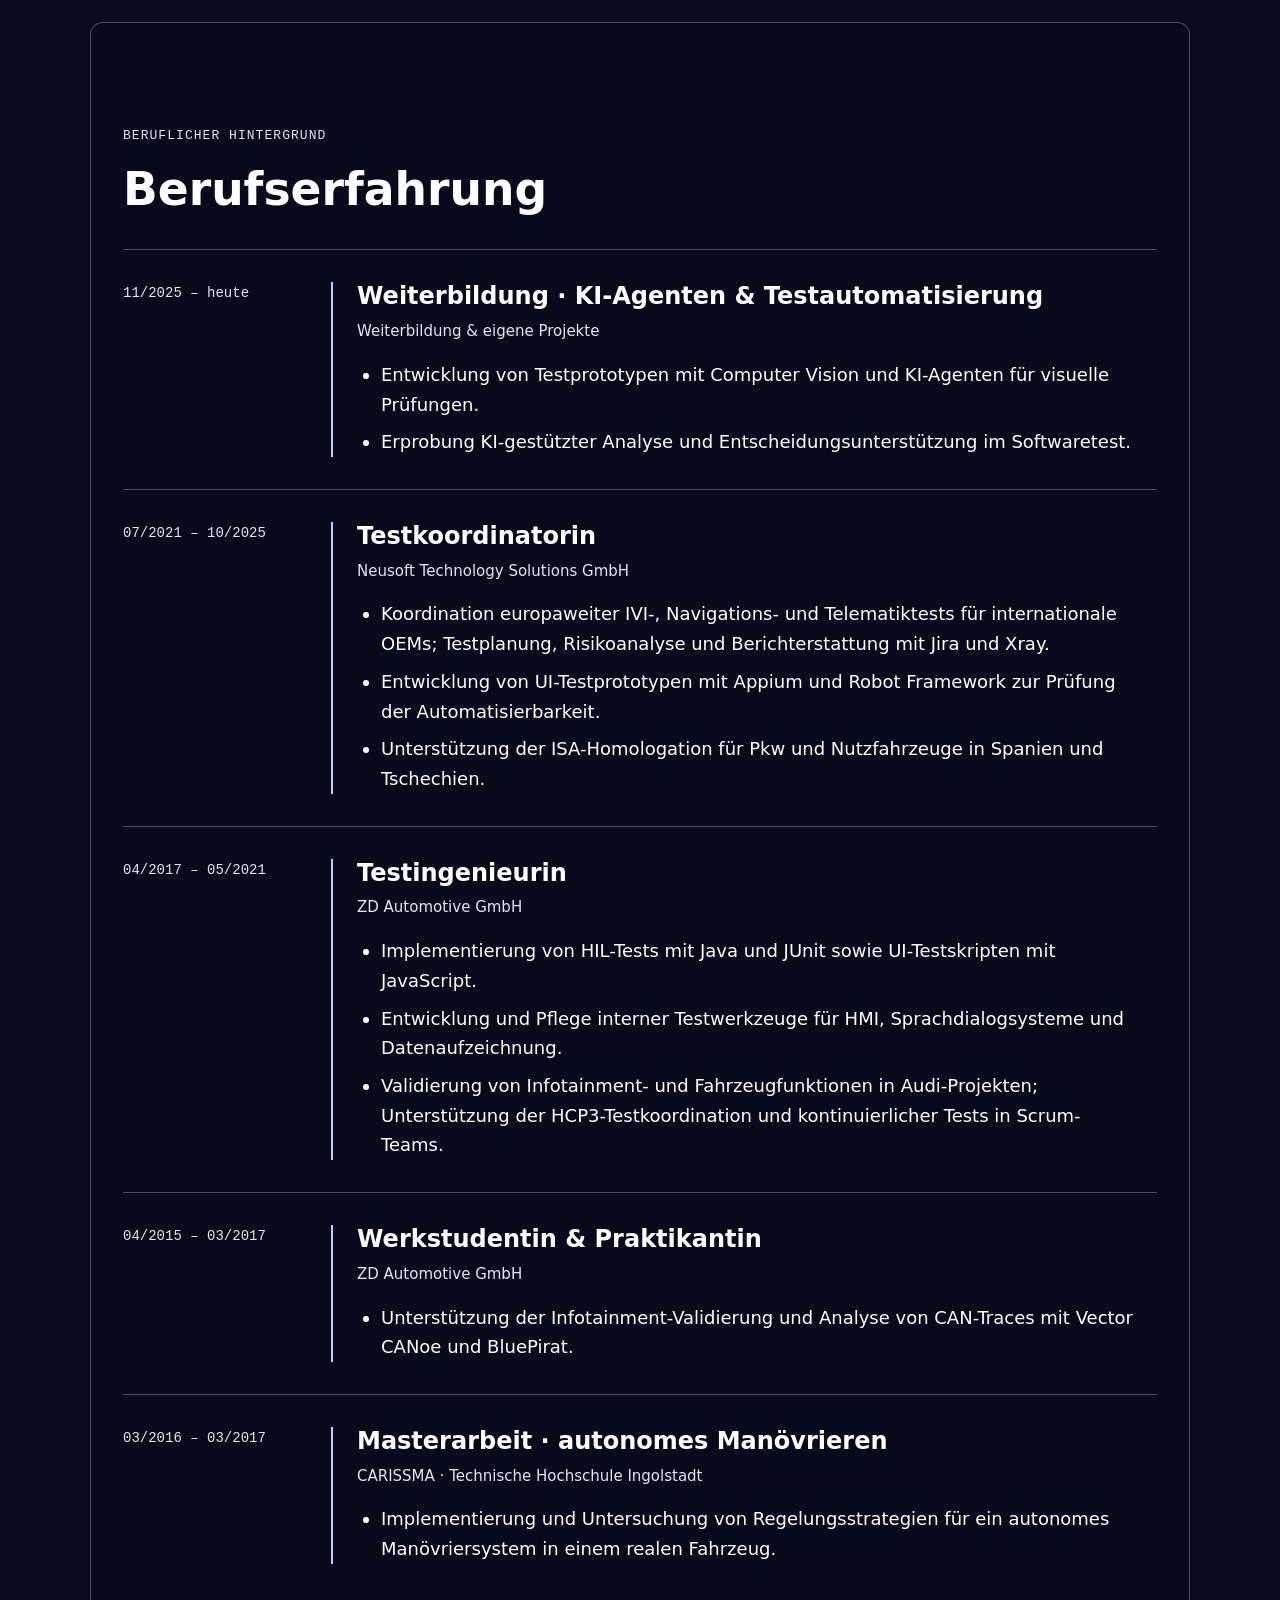
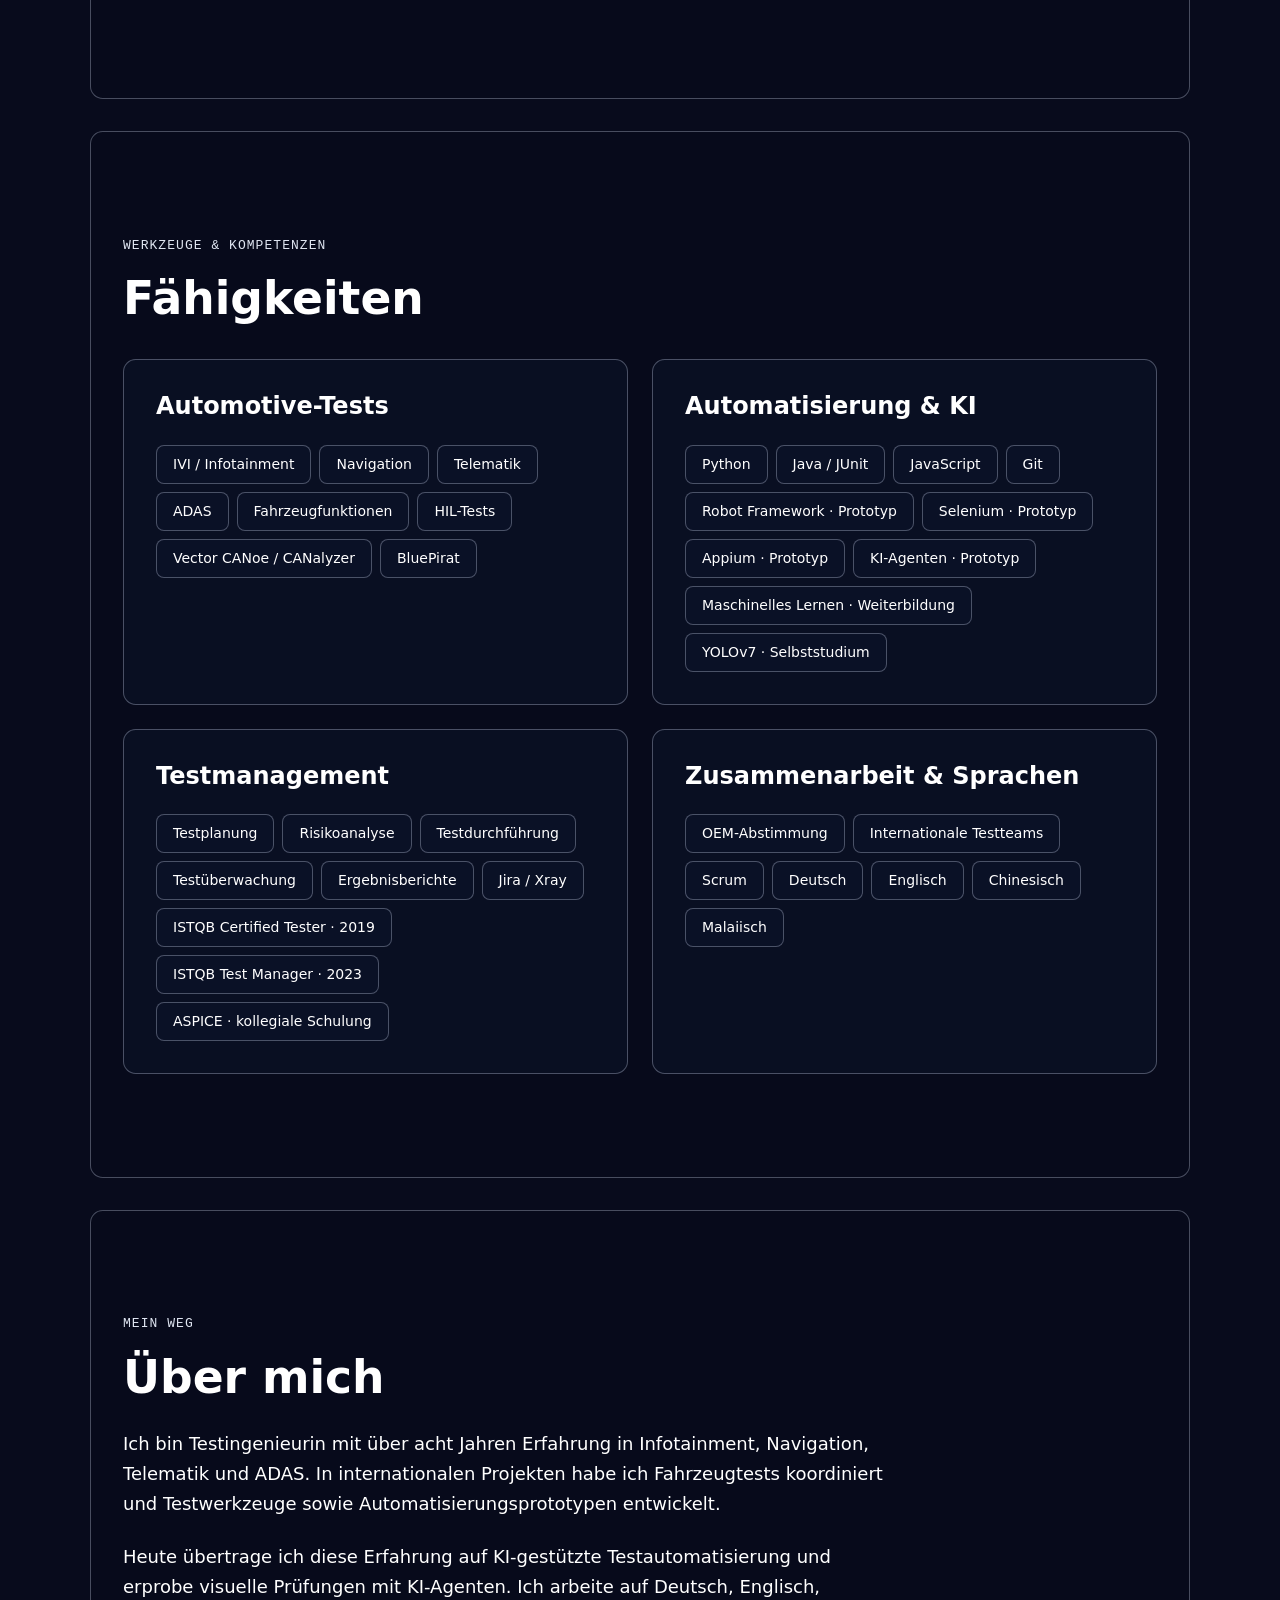
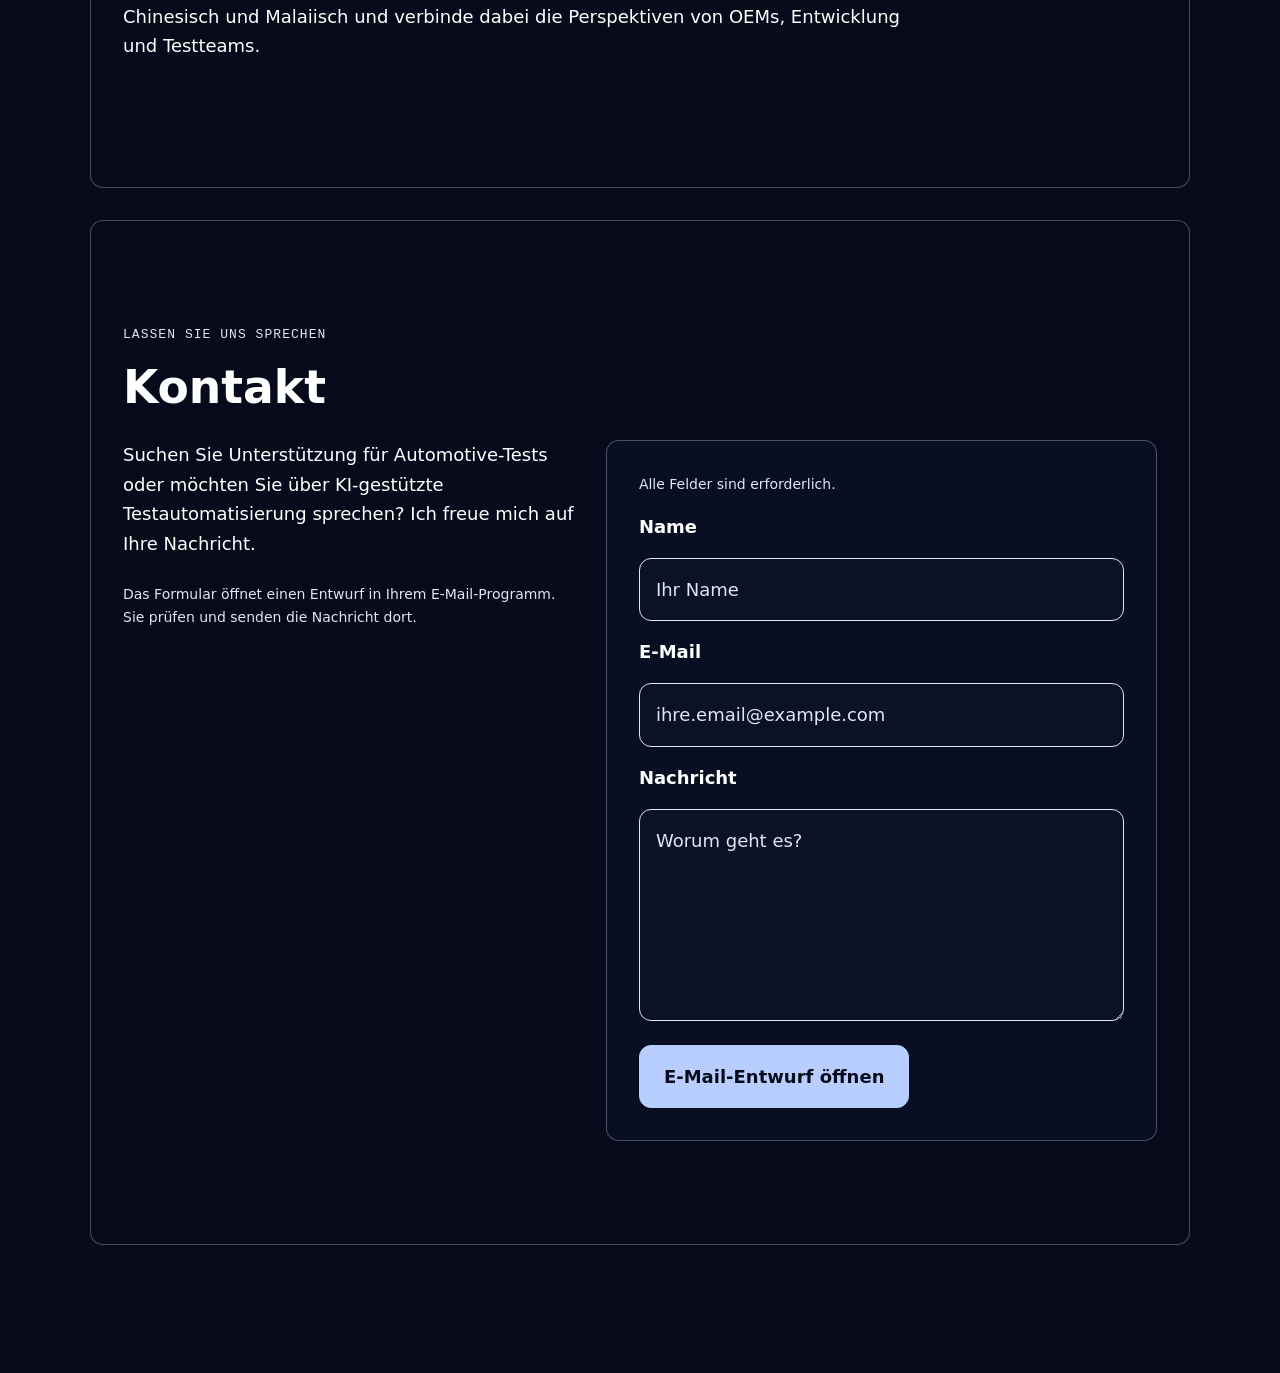
==== commit 9797b507: "Complete bilingual ISA case study and add coastal photo" ====
--- a/index.html
+++ b/index.html
@@ -85,7 +85,7 @@
                 <ul class="case-study-links">
                     <li>
                 <a href="case-study-1.html" data-de="ADAS-Tests · ISA →" data-en="ADAS testing · ISA →">ADAS-Tests · ISA →</a>
-                <p data-de="BYD · Spanien &amp; Tschechien" data-en="BYD · Spain &amp; Czech Republic">BYD · Spanien &amp; Tschechien</p>
+                <p data-de="BYD · Spanien" data-en="BYD · Spain">BYD · Spanien</p>
                     </li>
                     <li>
                 <a href="case-study-2.html" data-de="Telematik-Testkoordination →" data-en="Telematics test coordination →">Telematik-Testkoordination →</a>
--- a/style.css
+++ b/style.css
@@ -1530,3 +1530,28 @@
 }
 
 #coordination-title { scroll-margin-top: var(--space-4); }
+
+
+/* Shared case-study template: visible draft markers and compact scope footer. */
+.case-study-placeholder {
+    padding: var(--space-2);
+    border: 1px dashed var(--color-muted);
+    border-radius: 0.5rem;
+    color: var(--color-muted);
+}
+
+.case-study-resources .project-chips { margin-block: var(--space-2) 0; }
+
+/* Case-study photos retain their full framing on every screen size. */
+.case-study-photo {
+    max-width: 36rem;
+    margin: var(--space-4) auto;
+}
+
+.case-study-photo img {
+    display: block;
+    width: 100%;
+    height: auto;
+    border: var(--card-border);
+    border-radius: var(--card-radius);
+}
